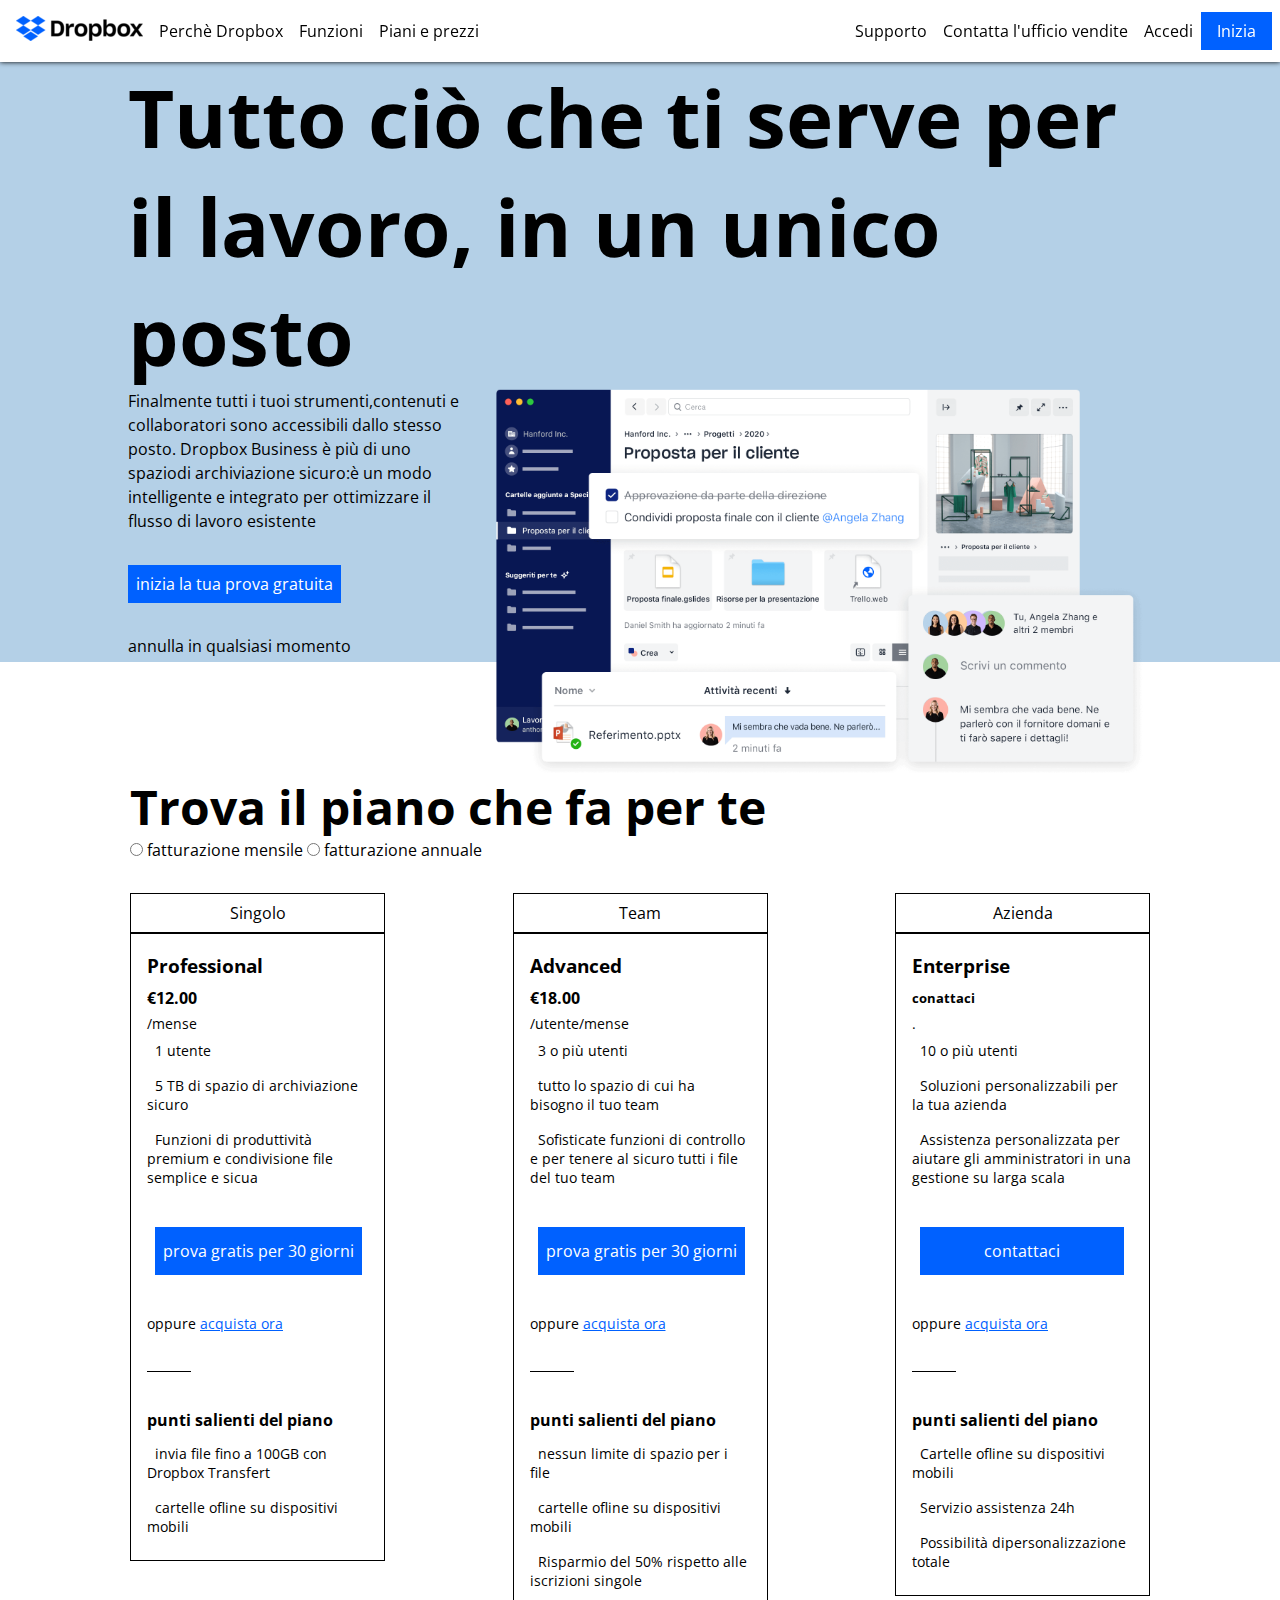
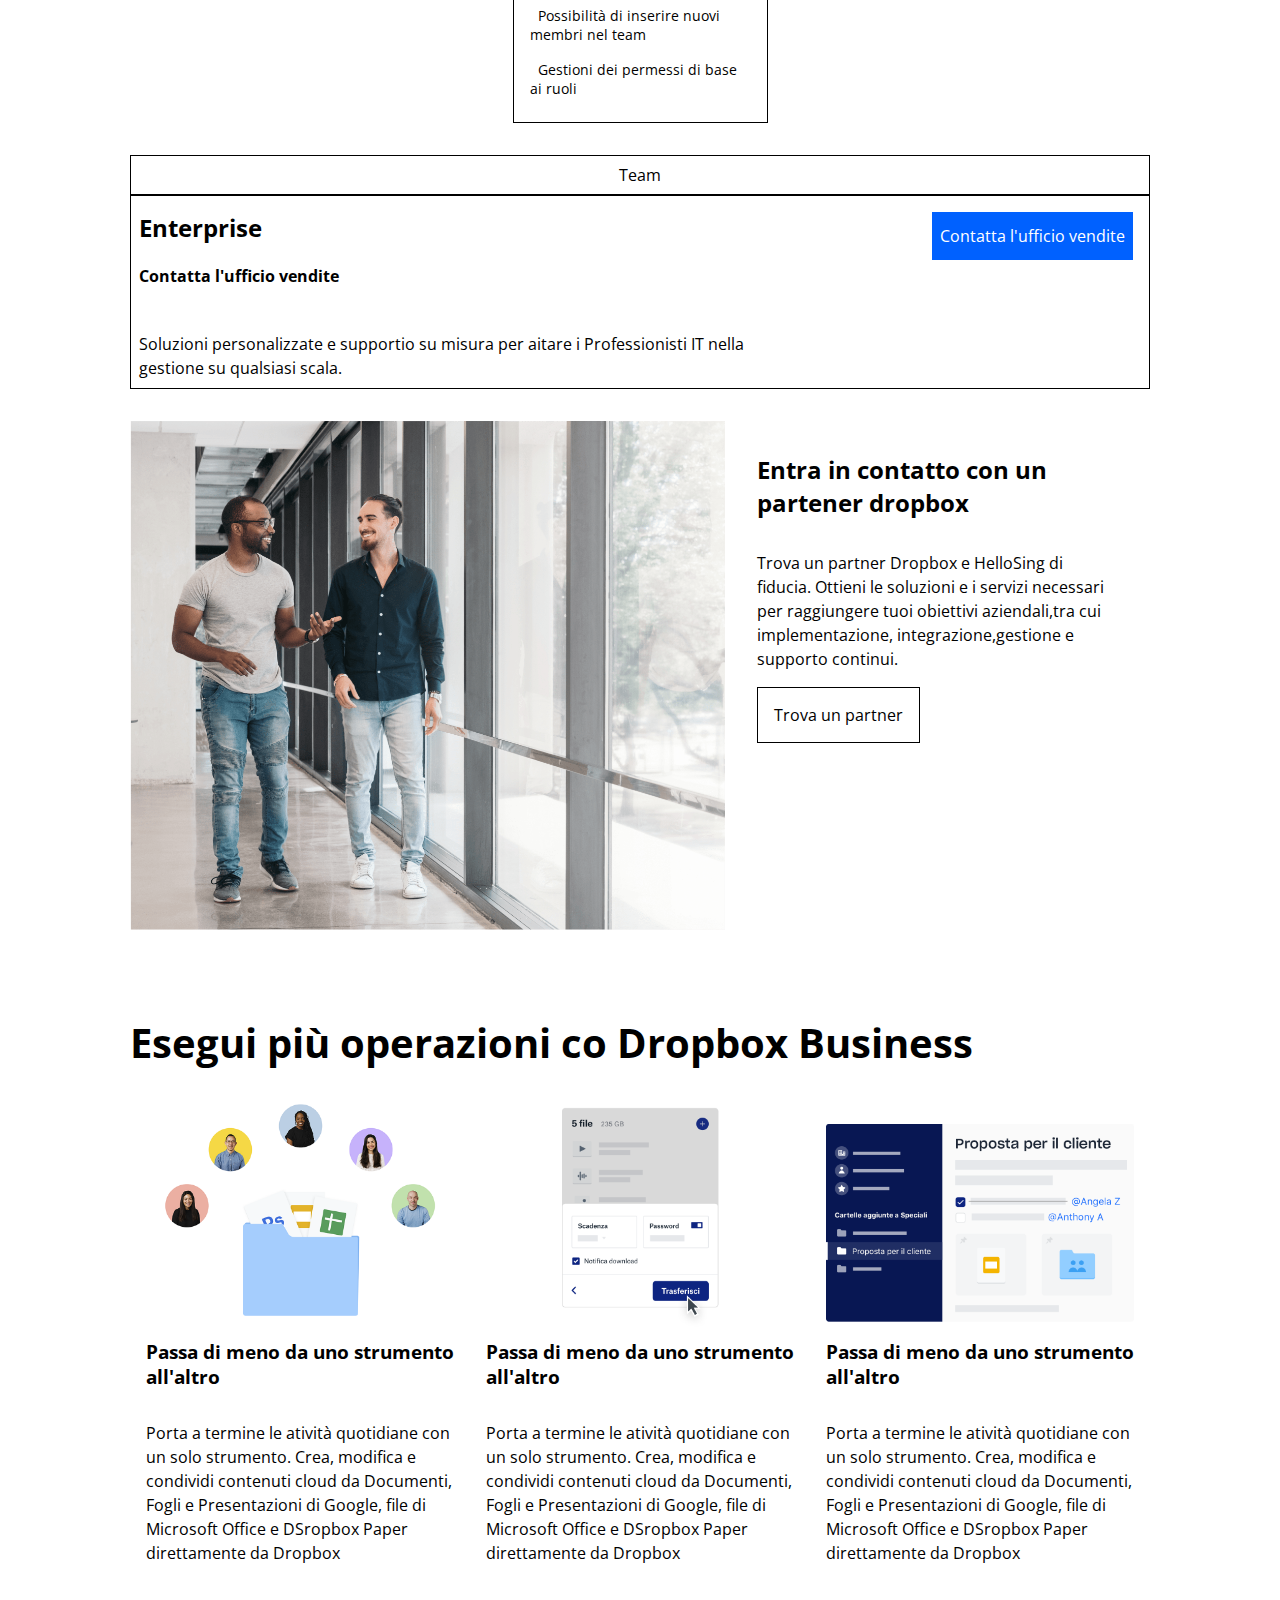
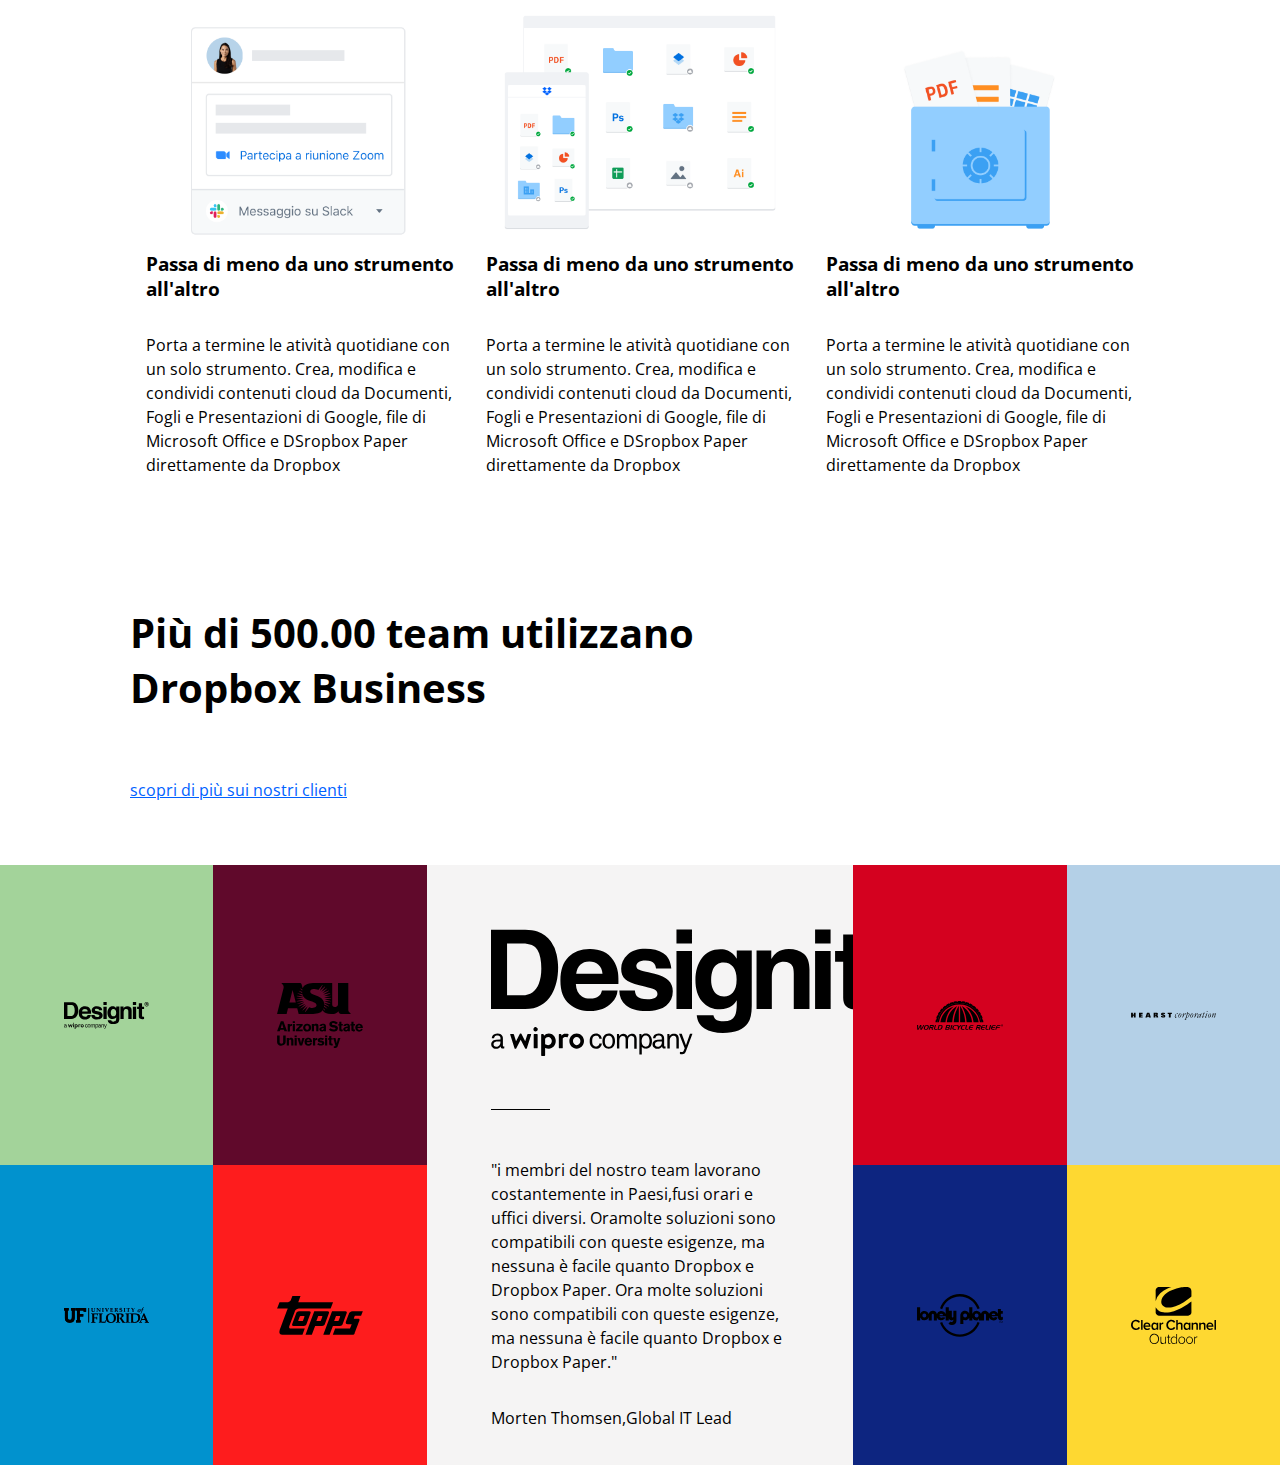
==== index.html @ 7ddd6237 "add business" ====
<!DOCTYPE html>
<html lang="en">
<head>
    <meta charset="UTF-8">
    <meta name="viewport" content="width=device-width, initial-scale=1.0">
    <title>HTMLCSS-DROPBOX</title>
    
    <!-- <link rel="stylesheet" href="./assets/style/debug.css"> -->
    <link rel="stylesheet" href="./assets/style/style.css">
    <!-- /style -->

    <link rel="stylesheet" href="https://cdnjs.cloudflare.com/ajax/libs/font-awesome/6.4.0/css/all.min.css" integrity="sha512-iecdLmaskl7CVkqkXNQ/ZH/XLlvWZOJyj7Yy7tcenmpD1ypASozpmT/E0iPtmFIB46ZmdtAc9eNBvH0H/ZpiBw==" crossorigin="anonymous" referrerpolicy="no-referrer" />
    <!-- /fontawesome -->
    
    <link rel="preconnect" href="https://fonts.googleapis.com">
    <link rel="preconnect" href="https://fonts.gstatic.com" crossorigin>
    <link href="https://fonts.googleapis.com/css2?family=Open+Sans:wght@300;400;500;700&display=swap" rel="stylesheet">
    <!-- /google fonts -->
</head>
<body class="debug">

    <header >
        <nav class="d-flex space_btw">
            <div class="left_menu d-flex align-items-center">
                <a href="#">
                    <img  src="./assets/img/logo-small.png" alt="">
                </a>
                <ul class="list-unstyled list-inline">

                    <li> 
                        <a href="#">Perchè Dropbox </a>
                    </li>

                    <li> 
                        <a href="#">Funzioni </a>
                    </li>

                    <li> 
                        <a href="#">Piani e prezzi </a>
                    </li>

                </ul>
            </div>
            <!-- /left_menu -->
            <div class="right_menu d-flex align-items-center">
                <ul class="list-unstyled list-inline">

                    <li> 
                        <a href="#">Supporto </a>
                    </li>
    
                    <li> 
                        <a href="#">Contatta l'ufficio vendite </a>
                    </li>
    
                    <li> 
                        <a href="#">Accedi </a>
                    </li>

                </ul>

                <div class="btn btn-primary">
                    <a href="#">Inizia </a>
                </div>
            </div> 
            <!-- right_menu -->
        </nav>
    </header>
    <!--/header  -->
    <main>
        <section id="top_main" class="d-flex">
            <div class="container_big">
                <h1 id="titolone">Tutto ciò che ti serve per il lavoro, in un unico posto </h1>
                <div class="row d-flex">
                    <div class="col-4 top_left">
                        <p>
                          Finalmente tutti i tuoi strumenti,contenuti e collaboratori sono accessibili dallo stesso posto. Dropbox Business è più di uno spaziodi archiviazione sicuro:è un modo intelligente e integrato per ottimizzare il flusso di lavoro esistente  
                        </p>
                        <div class="btn btn-primary py-4">
                            <a href="#">inizia la tua prova gratuita </a>
                        </div>

                        <a class="d-block" href="#">annulla in qualsiasi momento</a>
                        
                        <a href="#"><i class="fa-solid fa-arrow-down fa-2xl"></i></a>
                    </div>

                    <div class="col-8 top_right">
                        <img class="img-flow" src="./assets/img/jumbo.png" alt="">
                    </div>
                </div>
            </div>
        </section>
        <!-- /top main -->
        <section class="plan d-flex">   
            <div class="container_avg pt-5">
                <div class="plan_options py-4">
                    <h1 class="f-size-3">Trova il piano che fa per te</h1>
                    <input type="radio"> <span> fatturazione mensile</span>
                    <input type="radio"><span> fatturazione annuale</span>
                </div>
                <!-- /plan top -->   
                <div class="row d-flex space_btw">
                    <div class="col-3 plan_selection">

                        <div class="border-thin icon_plan">
                            <span><i class="fa-solid fa-user"></i> Singolo</span>
                        </div>

                        <div class="content_plan border-thin">
                            <h3>Professional</h3>
                            <h4>&euro;12.00</h4>
                            <span class="d-block">/mense</span>
                            <span  class="d-block py-1"><i class="fa-solid fa-user fa-xs"></i> 1 utente</span>
                            <span class="d-block py-1"><i class="fa-solid fa-folder fa-xs"></i> 5 TB di spazio di archiviazione sicuro </span>
                            <span class="d-block py-1"><i class="fa-solid fa-share-nodes fa-xs"></i>Funzioni di produttività premium e condivisione file semplice e sicua</span>
                            
                            <div class="btn btn-primary plan_btn py-4">
                                <a href="#">
                                    prova gratis per 30 giorni
                                </a>
                            </div>
                            
                            <span class="py-1">oppure <a class="text-decoration-on"href="#">acquista ora</a></span>

                            <div class="separatore py-4"></div>

                            <h4>punti salienti del piano</h4>

                            <span class="d-block py-1"><i class="fa-solid fa-check fa-xs"></i>invia file fino a 100GB con Dropbox Transfert </span>
                            <span class="d-block py-1"><i class="fa-solid fa-check fa-xs"></i>cartelle ofline su dispositivi mobili </span>

                        
                        </div>
                    </div>
                    <!-- /plan_card -->

                    <div class="col-3 plan_selection">
                        <div class="border-thin icon_plan">
                           <span><i class="fa-solid fa-users"></i> Team</span>
                        </div>
                        <div class="content_plan border-thin">
                            <h3>Advanced</h3>
                            <h4>&euro;18.00</h4>
                            <span class="d-block">/utente/mense</span>
                            <span  class="d-block py-1"><i class="fa-solid fa-users fa-xs"></i> 3 o più utenti</span>
                            <span class="d-block py-1"><i class="fa-solid fa-folder fa-xs"></i> tutto lo spazio di cui ha bisogno il tuo team </span>
                            <span class="d-block py-1"><i class="fa-solid fa-share-nodes fa-xs"></i>Sofisticate funzioni di controllo e per tenere al sicuro tutti i file del tuo team </span>
                            
                            <div class="btn btn-primary plan_btn py-4">
                                <a href="#">
                                    prova gratis per 30 giorni
                                </a>
                            </div>
                            
                            <span class="py-1">oppure <a class="text-decoration-on"href="#">acquista ora</a></span>

                            <div class="separatore py-4"></div>

                            <h4>punti salienti del piano</h4>

                            <span class="d-block py-1"><i class="fa-solid fa-check fa-xs"></i>nessun limite di spazio per i file  </span>
                            <span class="d-block py-1"><i class="fa-solid fa-check fa-xs"></i>cartelle ofline su dispositivi mobili </span>
                            <span class="d-block py-1"><i class="fa-solid fa-check fa-xs"></i>Risparmio del 50% rispetto alle iscrizioni singole </span>
                            <span class="d-block py-1"><i class="fa-solid fa-check fa-xs"></i>Possibilità di inserire nuovi membri nel team </span>
                            <span class="d-block py-1"><i class="fa-solid fa-check fa-xs"></i>Gestioni dei permessi di base ai ruoli </span>

                        
                        </div>
                    </div>
                    <!-- /plan_card -->

                    <div class="col-3 plan_selection">
                        <div class="border-thin icon_plan">
                            <span><i class="fa-solid fa-building"></i> Azienda</span>
                        </div>
                        <div class="content_plan border-thin">
                            <h3>Enterprise</h3>
                            <h5>conattaci</h5>
                            <span class="d-block">.</span>
                            <span  class="d-block py-1"><i class="fa-solid fa-user fa-xs"></i> 10 o più utenti</span>
                            <span class="d-block py-1"><i class="fa-solid fa-folder fa-xs"></i> Soluzioni personalizzabili per la tua azienda </span>
                            <span class="d-block py-1"><i class="fa-solid fa-share-nodes fa-xs"></i>Assistenza personalizzata per aiutare gli amministratori in una gestione su larga scala </span>
                            
                            <div class="btn btn-primary plan_btn btn-fix py-4">
                                <a href="#">
                                    contattaci 
                                </a>
                            </div>
                            
                            <span class="py-1">oppure <a class="text-decoration-on"href="#">acquista ora</a></span>

                            <div class="separatore py-4"></div>

                            <h4>punti salienti del piano</h4>

                            <span class="d-block py-1"><i class="fa-solid fa-check fa-xs"></i>Cartelle ofline su dispositivi mobili </span>
                            <span class="d-block py-1"><i class="fa-solid fa-check fa-xs"></i>Servizio assistenza 24h</span>
                            <span class="d-block py-1"><i class="fa-solid fa-check fa-xs"></i>Possibilità dipersonalizzazione totale </span>

                        
                        </div>
                        
                    </div>
                    <!-- /plan_card -->
                </div>
            </div>
        <!-- /plan middle -->
        </section>
        
        <section class="container_avg support py-4 d-flex">

            <div class="plan_support_top">
                <span><i class="fa-solid fa-building"></i> Team</span>
            </div>

            <div class="plan_support_content" >
                <div class="col-8">

                    <h2>Enterprise</h2>
                    <h4>Contatta l'ufficio vendite</h4>
                    <p class="pt-2">Soluzioni personalizzate e supportio su misura per aitare i Professionisti IT nella gestione su qualsiasi scala.</p>
                </div>

                <div class="col-4">
                    <div class="btn btn_support">
                        <a href="#">Contatta l'ufficio vendite</a>
                    </div>
                </div>

            </div>
            <!-- /plan bot -->
        </section>
        <!-- /section plan -->

        <section class="partenership d-flex ">
            <div class="container_avg">
                <div class="row d-flex">
                    <div class="col-7">
                        <img class="img-flow" src="./assets/img/partner.png" alt="">
                    </div>
                    <div class="col-5">
                        <div class="p-1">
                            <h2>Entra in contatto con un partener dropbox</h2>
                            <p>Trova un partner Dropbox e HelloSing di fiducia. Ottieni le soluzioni e i servizi necessari per raggiungere tuoi obiettivi aziendali,tra cui implementazione, integrazione,gestione e supporto continui.</p>
                            <div class="btn btn-secondary">
                                <a href="#">Trova un partner</a>
                            </div>
                        </div>
                    </div>
                </div>
            </div>

        </section>
        <!-- /partnership -->

        <section class="instructions d-flex">

            <div class="container_avg pt-5">
                <h1 class="f-size-2_5">Esegui più operazioni co Dropbox Business</h1>
                <div class="row-wrap d-flex">

                    <div class="col-4">
                        <div class="card">
                            <img class="img-flow" src="./assets/img/business-feature-switching-tools.png" alt="">
                            <h3>Passa di meno da uno strumento all'altro</h3>
                            <p  class="pt-2">
                               Porta a termine le atività quotidiane con un solo strumento. Crea, modifica e condividi contenuti cloud da Documenti, Fogli e Presentazioni di Google, file di Microsoft Office e DSropbox Paper direttamente da Dropbox
                            </p>
                        </div>
                    </div>
                    <!-- /card -->

                    <div class="col-4">
                        <div class="card">
                             <img class="img-flow" src="./assets/img/business-feature-send-files-it.png" alt="">
                             <h3>Passa di meno da uno strumento all'altro</h3>
                             <p class="pt-2">
                                Porta a termine le atività quotidiane con un solo strumento. Crea, modifica e condividi contenuti cloud da Documenti, Fogli e Presentazioni di Google, file di Microsoft Office e DSropbox Paper direttamente da Dropbox
                             </p>
                        </div>
                    </div>
                    <!-- /card -->

                    <div class="col-4">
                        <div class="card">
                             <img class="img-flow" src="./assets/img/business-feature-coordinate-it.png" alt="">
                             <h3>Passa di meno da uno strumento all'altro</h3>
                             <p class="pt-2">
                                Porta a termine le atività quotidiane con un solo strumento. Crea, modifica e condividi contenuti cloud da Documenti, Fogli e Presentazioni di Google, file di Microsoft Office e DSropbox Paper direttamente da Dropbox
                             </p> 
                             
                        </div>
                    </div>
                    <!-- /card -->


                    <div class="col-4">
                        <div class="card">
                            <img class="img-flow" src="./assets/img/business-feature-integrations-it.png" alt=""> 
                            <h3>Passa di meno da uno strumento all'altro</h3>
                             <p class="pt-2">
                                Porta a termine le atività quotidiane con un solo strumento. Crea, modifica e condividi contenuti cloud da Documenti, Fogli e Presentazioni di Google, file di Microsoft Office e DSropbox Paper direttamente da Dropbox
                             </p>
                            
                        </div>
                    </div>
                    <!-- /card -->


                    <div class="col-4">
                        <div class="card">
                             <img class="img-flow" src="./assets/img/business-feature-multi-device.png" alt="">
                             <h3>Passa di meno da uno strumento all'altro</h3>
                             <p class="pt-2">
                                Porta a termine le atività quotidiane con un solo strumento. Crea, modifica e condividi contenuti cloud da Documenti, Fogli e Presentazioni di Google, file di Microsoft Office e DSropbox Paper direttamente da Dropbox
                             </p>
                             
                        </div>
                    </div>
                    <!-- /card -->


                    <div class="col-4">
                        <div class="card">
                             <img class="img-flow" src="./assets/img/business-feature-security.png" alt="">
                             <h3>Passa di meno da uno strumento all'altro</h3>
                             <p class="pt-2">
                                Porta a termine le atività quotidiane con un solo strumento. Crea, modifica e condividi contenuti cloud da Documenti, Fogli e Presentazioni di Google, file di Microsoft Office e DSropbox Paper direttamente da Dropbox
                             </p>
                             
                        </div>
                    </div>
                    <!-- /card -->


                </div>
            </div>

        </section>
        <!--/section_instructions  -->
        
        <section>
            <div class="container_avg pt-5">
                <div class="team py-4">
                    <div class="col-7">
                        <h1 class="f-size-2_5">Più di 500.00 team utilizzano Dropbox Business</h1>
                        <div class="py-8">
                            <a class="text-decoration-on" href="#">scopri di più sui nostri clienti</a>
                        </div>
                    </div>
                </div>
            </div>
        </section>
        <!-- /team -->

        <section>
            <div class="container_business">
                <div class="row d-flex">
                    <div class="col-4"> 
                        <div class="company d-flex">
                            <div class="partner partner_desingt d-flex"><img class="img-flow" src="./assets/img/designit.svg" alt=""></div>
                            <div class="partner partner_arizona d-flex"><img class="img-flow" src="./assets/img/arizona_state_university.svg" alt=""></div>
                            <div class="partner partner_uni d-flex"><img class="img-flow" src="./assets/img/university_of_florida.svg" alt=""></div>
                            <div class="partner partner_topps d-flex"><img class="img-flow" src="./assets/img/topps.svg" alt=""></div>
                        </div>
                    </div>

                    <div class="col-4">
                        <div class="huge">
                            <img src="./assets/img/designit.svg" alt="">
                            <div class="separatore"></div>
                            <p>"i membri del nostro team lavorano costantemente in Paesi,fusi orari e uffici diversi. Oramolte soluzioni sono compatibili con queste esigenze, ma nessuna è facile quanto Dropbox e Dropbox Paper. Ora molte soluzioni sono compatibili con queste esigenze, ma nessuna è facile quanto Dropbox e Dropbox Paper."</p>

                            <p class="py-4">Morten Thomsen,Global IT Lead</p>
                        </div>
                    </div>

                    <div class="col-4">
                        <div class="company d-flex">
                            <div class="partner partner_world d-flex"><img class="img-flow" src="./assets/img/world_bicycle_relief.svg" alt=""></div>
                            <div class="partner partner_hearts d-flex"><img class="img-flow" src="./assets/img/hearst_corp.svg" alt=""></div>
                            <div class="partner partner_lonely d-flex"><img class="img-flow" src="./assets/img/lonely_planet.svg" alt=""></div>
                            <div class="partner partner_channel d-flex"><img class="img-flow" src="./assets/img/clear_channel.svg" alt=""></div>
                        </div>
                    </div>
                </div>
            </div>
        </section>

        <section>
            <div class="container_trial">
                <div class="box">

                </div>
            </div>
        </section>

    </main>

    <footer>

    </footer>

    
</body>
</html>
---- assets/style/debug.css ----
.debug header{
    background-color: aqua;
    height: 100px;
}
.debug nav{
    background-color: black;
    height: 100%;
    justify-content: space-between;
}

.debug nav div{
    background-color: bisque;
    height: 100%;
    width: 200px;
}
.debug main{
    background-color: rebeccapurple;

}   

.debug #top_main{
    background-color: red;
    height: 500px;
    width: 1170px;
    margin: 0 auto;

}

.debug .top_left{
    width: 40%;
    background-color: antiquewhite;
    border: 4px solid black;

}

.debug .top_right{
    width: 60%;
    background-color: antiquewhite;
    border: 4px solid black;
}

.debug .plan{
    background-color: blue;
    height: 700px;
    margin: 0 auto;
    width: 1170px;
    justify-content: space-between;
}

.debug .plan .plan_selection{
    width: calc(100%/12*3);
    background-color: black;
    border: 3px solid white;
    margin: 2rem;

}
.support{
    height: 350px;
    width: 100%;
    margin: 0 auto;
    width: 1170px;
    background-color: aqua;
    flex-direction: column;
}
.debug  .support .plan_support{
    width: 100%;
    height: 300px;
    background-color: black;
    border: 3px solid white;
   
}

.debug .partenership{
    background-color: red;
    margin: 0 auto;
    width: 1170px;
    height: 300px;
    justify-content: center;
}
.debug .partenership>div{
    height: 100%;
    background-color: aliceblue;
    width: 500px;
    border: 2px solid black;
}


.debug .container{
    max-width: 1170px;
    width: 80%;
    min-height: 400px;
    margin: 0 auto;
    display: flex;
    background-color: aqua;
   
}
.debug .row{
    flex-wrap: wrap;
    justify-content: center;
    width: 100%;
}
.debug .col-3>.card{
    margin: 0.5rem 0.25rem;
}
.debug .col-3{
    width: calc(100%/12*3);
    margin: 1rem;
    flex-wrap: wrap;
}

.debug .col-3>.card{
    background-color: azure;
    height: 300px;
    width: 300px;
    border: 2px solid black;

}

.debug .container_team{
    max-width: 1170px;
    width: 80%;
    min-height: 400px;
    margin: 0 auto;

}
.debug .container_team>.team{
    background-color: black;
    height: 400px;
    border: 5px solid white;

}

.debug .container_business{
    background-color: aqua;
    max-width: 1170px;
    width: 80%;
    min-height: 400px;
    margin: 0 auto;

}

.debug .col-4{
    width: calc(100%/12*4);
   
}

.debug .company, .huge{
    background-color: black;
    height: 400px;
    flex-wrap:wrap ;
    width: 100%;
    border: 3px solid white;
}
.debug .company>.partner{
    background-color: aqua;
    width: 50%;
    height: 50%;
    border: 1px solid;
}
---- assets/style/style.css ----
/* #region common */

*{
    margin: 0;
    padding: 0;
    box-sizing: border-box;
}

:root {
    --drbx-black: #000000;
    --drbx-white: #FFFFFF;
    --drbx-bg-and-square6: #b4d0e7;
    --drbx-accent: #0061ff;
    --drbx-square1: #A3D39A;
    --drbx-square2-aternativeFont: #60092B;
    --drbx-square3: #0192CE;
    --drbx-square4: #FE1C1D;
    --drbx-big-square: #F5F4F4;
    --drbx-square5: #D4011F;
    --drbx-square7: #0D2580;
    --drbx-square8: #FED831;
}

body{
    font-family: 'Open Sans', sans-serif;
}
nav{   
    align-items: center;
}

nav a{
    padding: 0.5rem;
    color: var(--drbx-black);
}

a{
    text-decoration: none;
    color: var(--drbx-black);
}
header{
    box-shadow: 0 0 5px black;
    position: sticky;
    z-index: 99990;
    background-color: var(--drbx-white);
    top: 0;
    left: 0;
    padding: 0.5rem;
}
p{
    line-height: 1.5rem;
}
/* #endregion common */

/* #region header */
.btn-primary{
    background-color: var(--drbx-accent);
    padding: 0.5rem;
} 

.btn-primary>a{
    color: var(--drbx-white);
}
  
/*  #endregion header  */


/* #region main */

#top_main{
    background-color: var(--drbx-bg-and-square6);
    height: 600px;
}

#titolone{
    font-size: 5rem;
}
.fa-arrow-down{
    color: var(--drbx-black);
    margin-top:5rem;
}

.icon_plan{
    text-align: center;
    padding: 0.5rem;
}

/* /top main */

.content_plan{
    text-align: left;
    line-height: 2rem;
    padding: 1rem;
}

.content_plan>span>i{
margin-right: 0.5rem;
}
.content_plan>span{
    line-height: normal;
    font-size: 0.9rem;
}
.text-decoration-on{
    text-decoration: underline;
    color: var(--drbx-accent);

}
.separatore{
    height: 1px;
    width: 20%;
    background-color: var(--drbx-black);
}
.fa-check{
    color: var(--drbx-accent);
}
/* /plan */
.support{
    flex-direction: column;
}
.btn_support>a{
    background-color: var(--drbx-accent);
    color: var(--drbx-white);
    padding: 0 0.5rem;
    position: absolute;
    top: 1rem;
    right: 1rem;
}
.plan_support_top{
    width: 100%;
    padding: 0.5rem;
    border: 1px solid black;
    text-align: center;
}
.plan_support_content{
    width: 100%;
    padding: 0.5rem;
    border: 1px solid black;
    line-height: 3rem;
    position: relative;
}
/*  /support  */

.btn-secondary{
    border: 1px solid;
    padding: 0.5rem;
    margin-left: 1rem ;
}

.p-1>*{
    padding: 1rem;
}
/* /partnership */
.row-wrap{
    flex-wrap: wrap;
    justify-content: center;
    min-width: 800px;
    
}

.card{
    margin: 1rem;
    
}
/* /instructions */

.company, .huge{
    height: 600px;
    flex-wrap:wrap ;
    width: 100%;

}
.huge{
    padding: 4rem;
    background-color: var(--drbx-big-square);
}
.huge>.separatore{
    margin: 3rem 0rem;
}
.partner{
    width: 50%;
    height: 50%;
    padding: 4rem;
    justify-content: center;
    align-items: center;
}

/* #region partners */
.partner_desingt{
    background-color: var(--drbx-square1);

}
.partner_arizona{
    background-color: var(--drbx-square2-aternativeFont);

}
.partner_uni{
    background-color: var(--drbx-square3);

}
.partner_topps{
    background-color: var(--drbx-square4);
    
}
.partner_world{
    background-color: var(--drbx-square5);

}
.partner_hearts{
    background-color: var(--drbx-bg-and-square6);
    
}
.partner_lonely{
    background-color: var(--drbx-square7);

}
.partner_channel{
    background-color: var(--drbx-square8);
    
}

/* #endregion partners */


/* /Business */

/* #endregion main */

/* #region utilities */

.container_big{
    max-width: 1170px;
    width: 80%;
    margin: 0 auto;
}

.container_avg{
    max-width: 1020px;
    width: 80%;
    margin: 0 auto;
}

/* /container */

.d-block{
display: block;
}

.d-flex{
    display: flex;
}

/* /display */

.list-unstyled {
	list-style: none;
}

.list-inline {
    display: flex;
}

/* /list  */

.space_btw{
    justify-content: space-between;
}

.justify-content-end {
    justify-content: end;
}

.align-items-center {
    align-items: center;
}

/* /flex utilities*/
.col-3{
    width: calc(100%/12*3);
}

.col-4{
    width: calc(100%/12*4);
    
}

.col-5{
    width: calc(100%/12*5);
}

.col-7{
    width: calc(100%/12*7);
}

.col-8{
    width: calc(100%/12*8);
}



/* /col- */

.btn{
    width: fit-content;
}
.plan_btn{
    margin-left: 0.5rem;
}

.btn-fix{
    padding: 0.5rem 4rem;
}
/* btn */
.p-1{
    padding: 1rem;
    
}

.py-4{
    margin-top: 2rem;
    margin-bottom: 2rem;
}
.py-8{
    margin-top: 4rem;
    margin-bottom: 4rem;
}

.py-1{
    padding-top: 0.5rem;
    padding-bottom: 0.5rem;
}
.pt-2{
    padding-top: 2rem;
}
.pt-5{
    padding-top: 5rem;
}
/* padding */
.f-size-3{
    font-size: 3rem;
}
.f-size-2_5{
    font-size: 2.5rem;
}
/*  /font */
.img-flow{
    width: 100%;
}
/*  /img */


.border-thin{
    border: 1px solid ;
   
}
/* /border */
/* #endregion utilities */
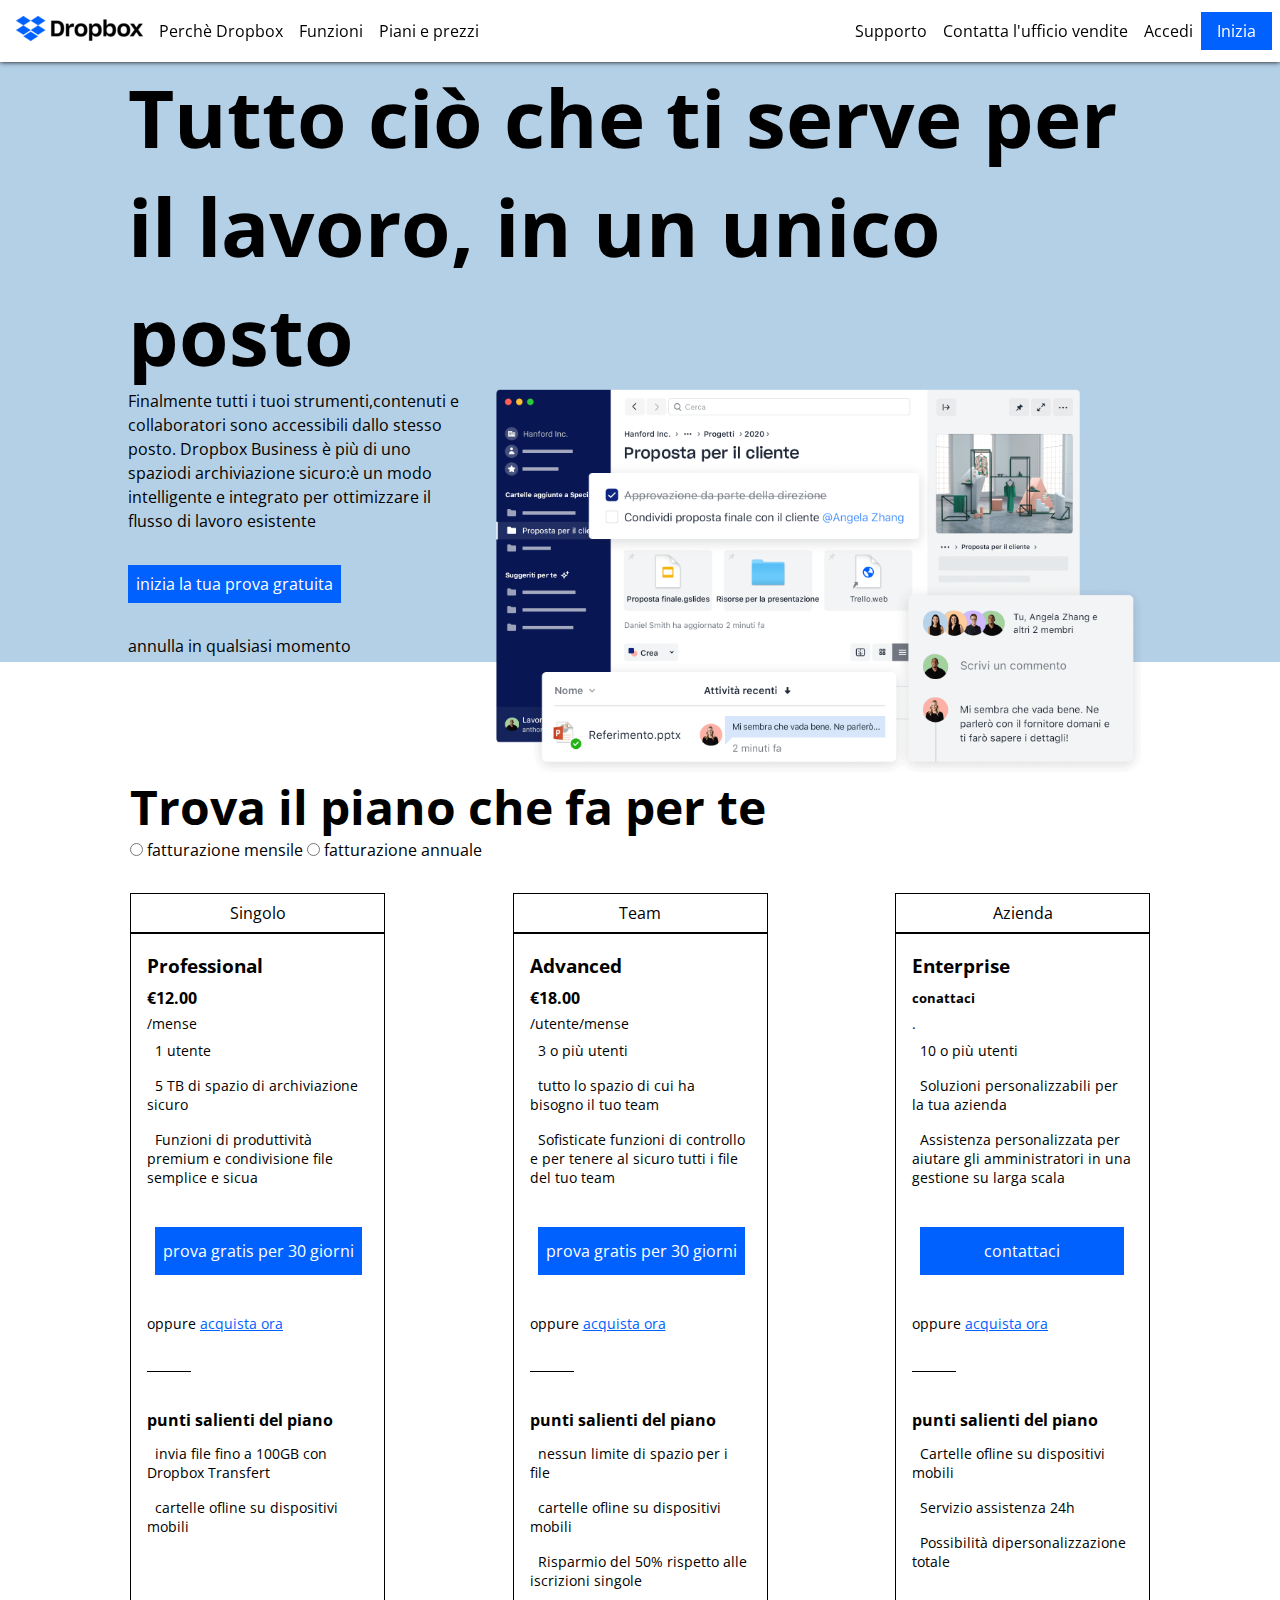
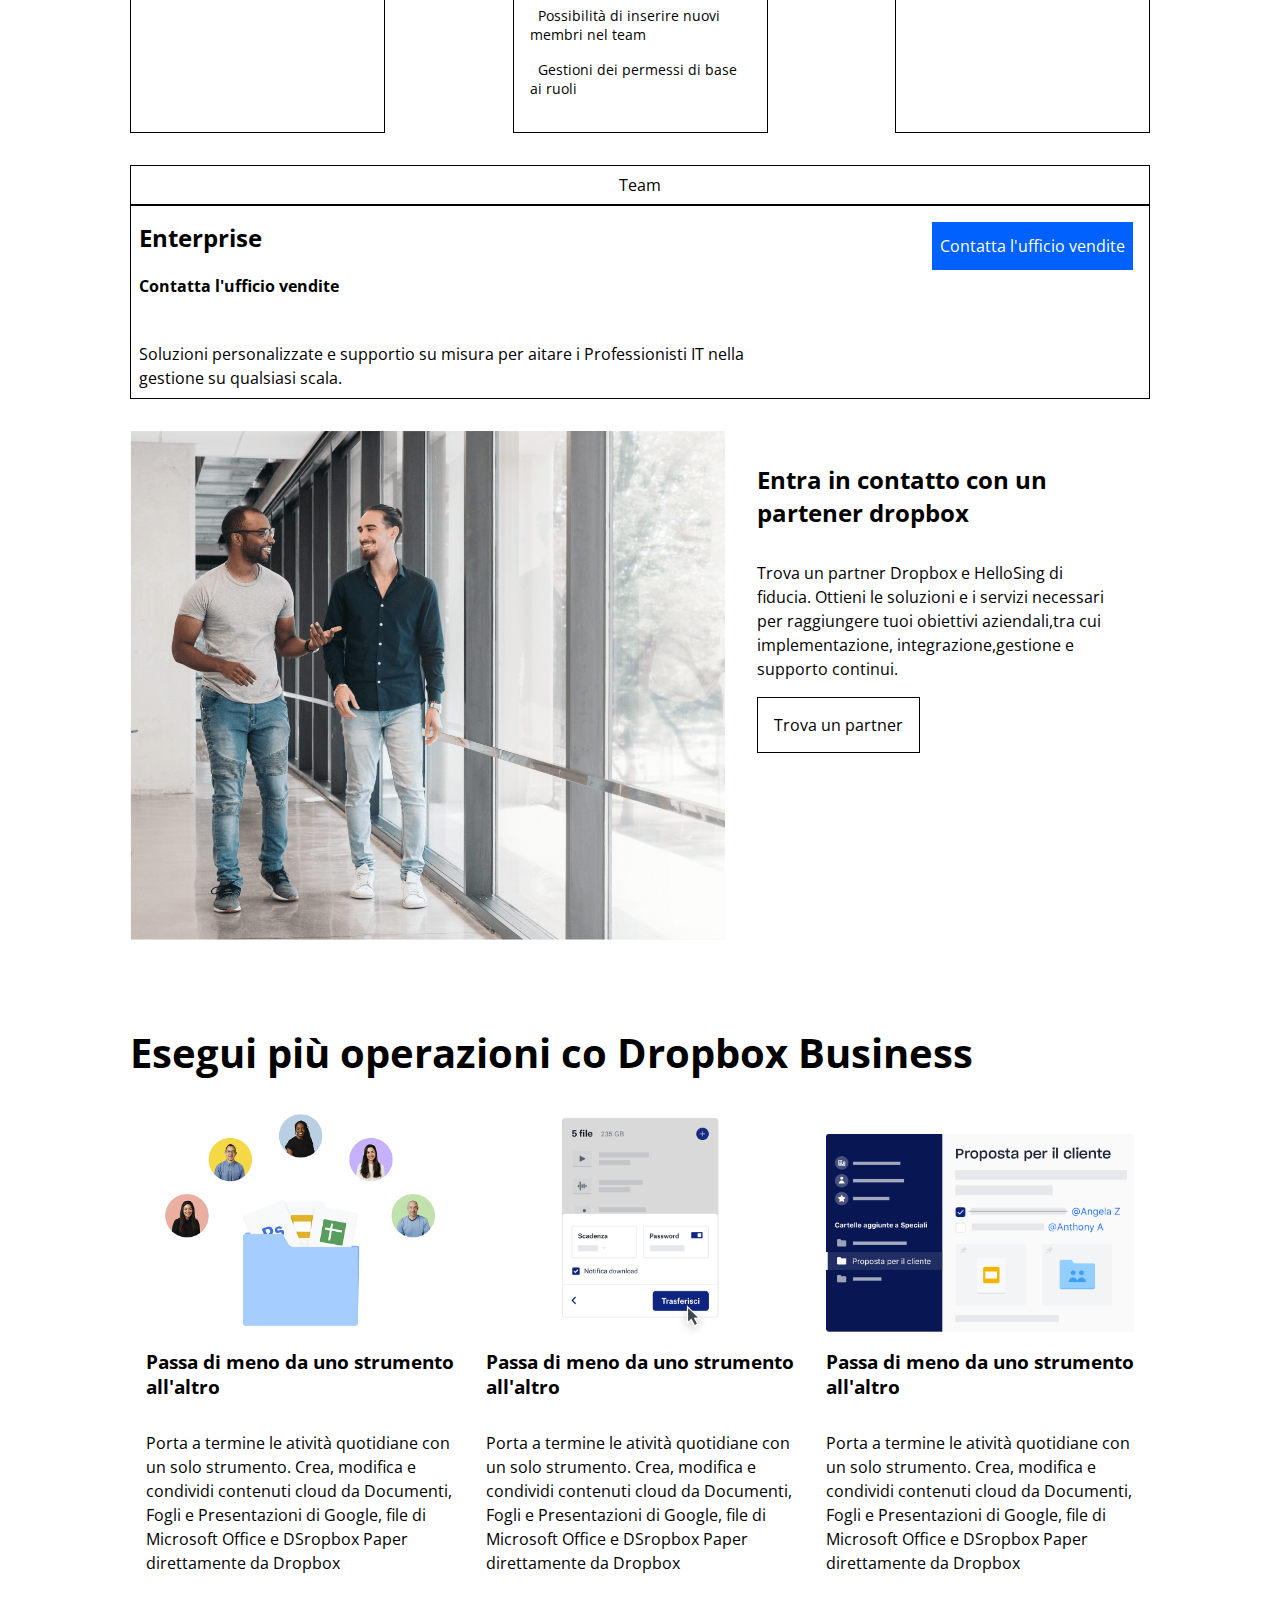
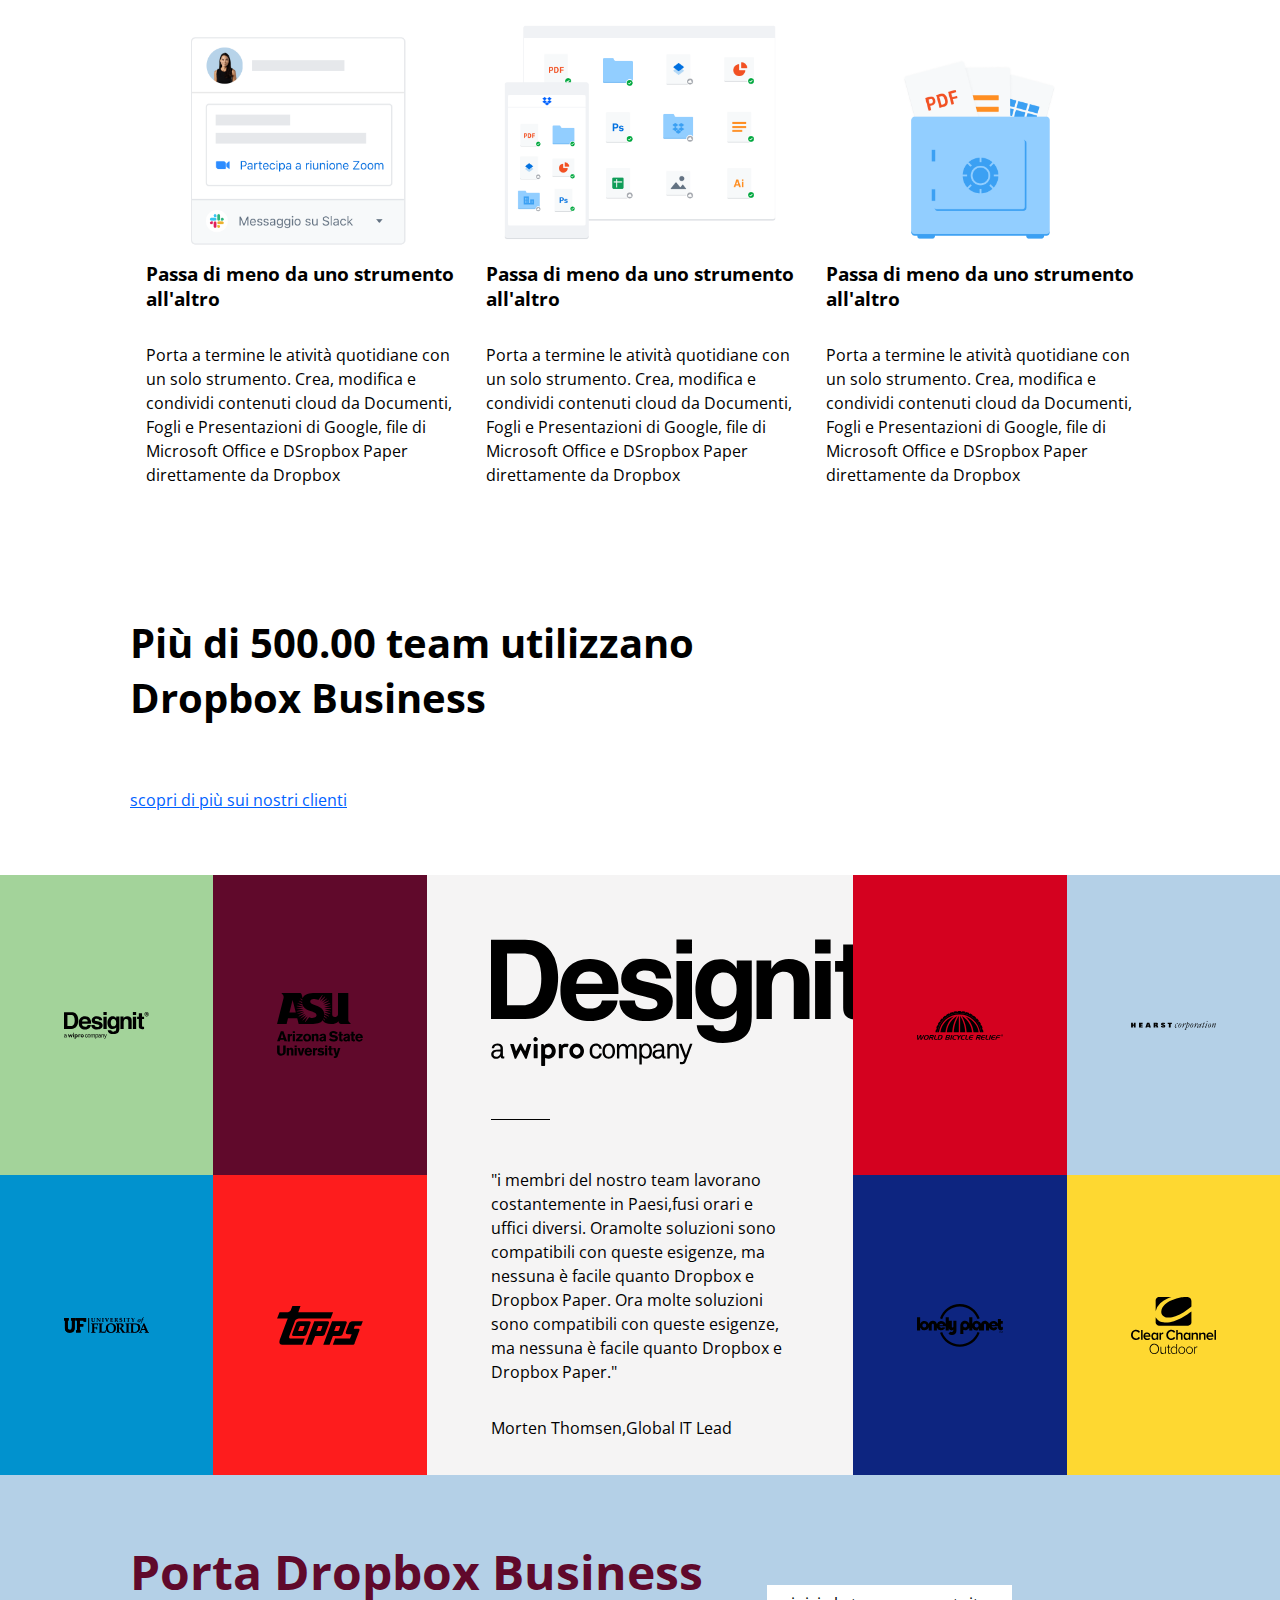
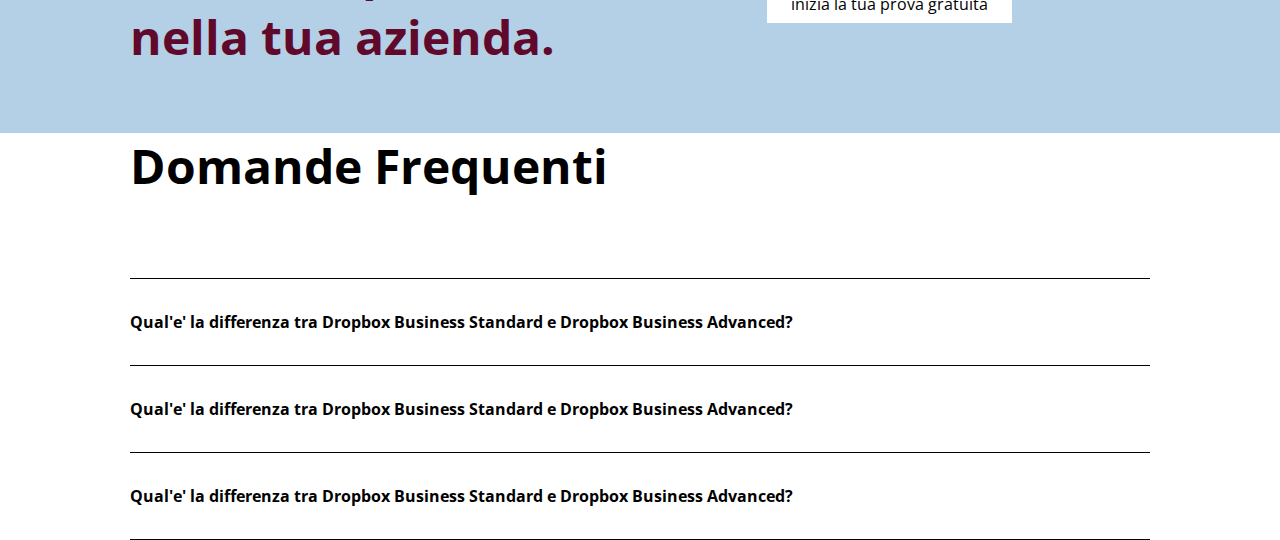
==== commit 87d28865: "add ask and trial section" ====
--- a/index.html
+++ b/index.html
@@ -82,7 +82,7 @@
 
                         <a class="d-block" href="#">annulla in qualsiasi momento</a>
                         
-                        <a href="#"><i class="fa-solid fa-arrow-down fa-2xl"></i></a>
+                        <a href="#redirect"><i class="fa-solid fa-arrow-down fa-2xl"></i></a>
                     </div>
 
                     <div class="col-8 top_right">
@@ -92,7 +92,7 @@
             </div>
         </section>
         <!-- /top main -->
-        <section class="plan d-flex">   
+        <section id="redirect" class="plan d-flex">   
             <div class="container_avg pt-5">
                 <div class="plan_options py-4">
                     <h1 class="f-size-3">Trova il piano che fa per te</h1>
@@ -365,6 +365,7 @@
                             <div class="partner partner_topps d-flex"><img class="img-flow" src="./assets/img/topps.svg" alt=""></div>
                         </div>
                     </div>
+                    <!-- /partners -->
 
                     <div class="col-4">
                         <div class="huge">
@@ -375,6 +376,7 @@
                             <p class="py-4">Morten Thomsen,Global IT Lead</p>
                         </div>
                     </div>
+                    <!-- /partner -->
 
                     <div class="col-4">
                         <div class="company d-flex">
@@ -384,17 +386,46 @@
                             <div class="partner partner_channel d-flex"><img class="img-flow" src="./assets/img/clear_channel.svg" alt=""></div>
                         </div>
                     </div>
-                </div>
-            </div>
-        </section>
-
+                    <!-- /partners -->
+                </div>
+            </div>
+        </section>
+        <!-- /business -->
         <section>
             <div class="container_trial">
-                <div class="box">
-
-                </div>
-            </div>
-        </section>
+                <div class="container_avg d-flex align-items-center box">
+                    <div class="col-8 ">
+                        <h1 class="f-size-3">Porta Dropbox Business nella tua azienda.</h1>
+                    </div>
+
+                    <div class="col-4">
+                        <div class="btn btn-trial">
+                            <a href="#">inizia la tua prova gratuita</a>
+                        </div>
+                    </div>
+                </div>
+            </div>
+        </section>
+        <!-- /trial section -->
+        <section class="ask">
+            <div class="container_avg">
+                <h1 class="pb-5 b-bot f-size-3">Domande Frequenti</h1>
+                <div class="d-flex align-items-center space_btw d-wrap b-bot">
+                    <span class="py-4"><strong>Qual'e' la differenza tra Dropbox Business Standard e Dropbox Business Advanced?</strong></span>
+                    <span><i class="fa-solid fa-angle-down"></i></span>
+                </div>
+                <div class="d-flex align-items-center space_btw d-wrap b-bot">
+                    <span class="py-4"><strong>Qual'e' la differenza tra Dropbox Business Standard e Dropbox Business Advanced?</strong></span>
+                    <span><i class="fa-solid fa-angle-down"></i></span>
+                </div>
+                <div class="d-flex align-items-center space_btw d-wrap b-bot">
+                    <span class="py-4"><strong>Qual'e' la differenza tra Dropbox Business Standard e Dropbox Business Advanced?</strong></span>
+                    <span><i class="fa-solid fa-angle-down"></i></span>
+                </div>
+            </div>
+        </section>
+        <!-- /ask section -->
+
 
     </main>
 
--- a/assets/style/style.css
+++ b/assets/style/style.css
@@ -89,6 +89,7 @@
 .content_plan{
     text-align: left;
     line-height: 2rem;
+    height: 800px;
     padding: 1rem;
 }
 
@@ -221,7 +222,20 @@
 
 
 /* /Business */
-
+.container_trial{
+    background-color:var(--drbx-bg-and-square6) ;    
+}
+.box{
+    padding: 4rem 4rem 4rem 0;
+}
+.box>.col-8>h1{
+    color: var(--drbx-square2-aternativeFont);
+}
+.btn-trial{
+    background-color: var(--drbx-white);
+    padding: 0.5rem 1.5rem;
+}
+/* / trial*/
 /* #endregion main */
 
 /* #region utilities */
@@ -238,6 +252,7 @@
     margin: 0 auto;
 }
 
+
 /* /container */
 
 .d-block{
@@ -268,9 +283,17 @@
     justify-content: end;
 }
 
+.justify-content-center{
+    justify-content: center;
+} 
 .align-items-center {
     align-items: center;
 }
+
+.d-wrap{
+    flex-wrap: wrap;
+}
+
 
 /* /flex utilities*/
 .col-3{
@@ -333,6 +356,13 @@
 .pt-5{
     padding-top: 5rem;
 }
+
+.pb-3{
+    padding-bottom: 3rem;
+}
+.pb-5{
+    padding-bottom: 5rem;
+}
 /* padding */
 .f-size-3{
     font-size: 3rem;
@@ -347,6 +377,11 @@
 /*  /img */
 
 
+.b-bot{
+    border-bottom: 1px solid black;
+}
+/* /border */
+
 .border-thin{
     border: 1px solid ;
    
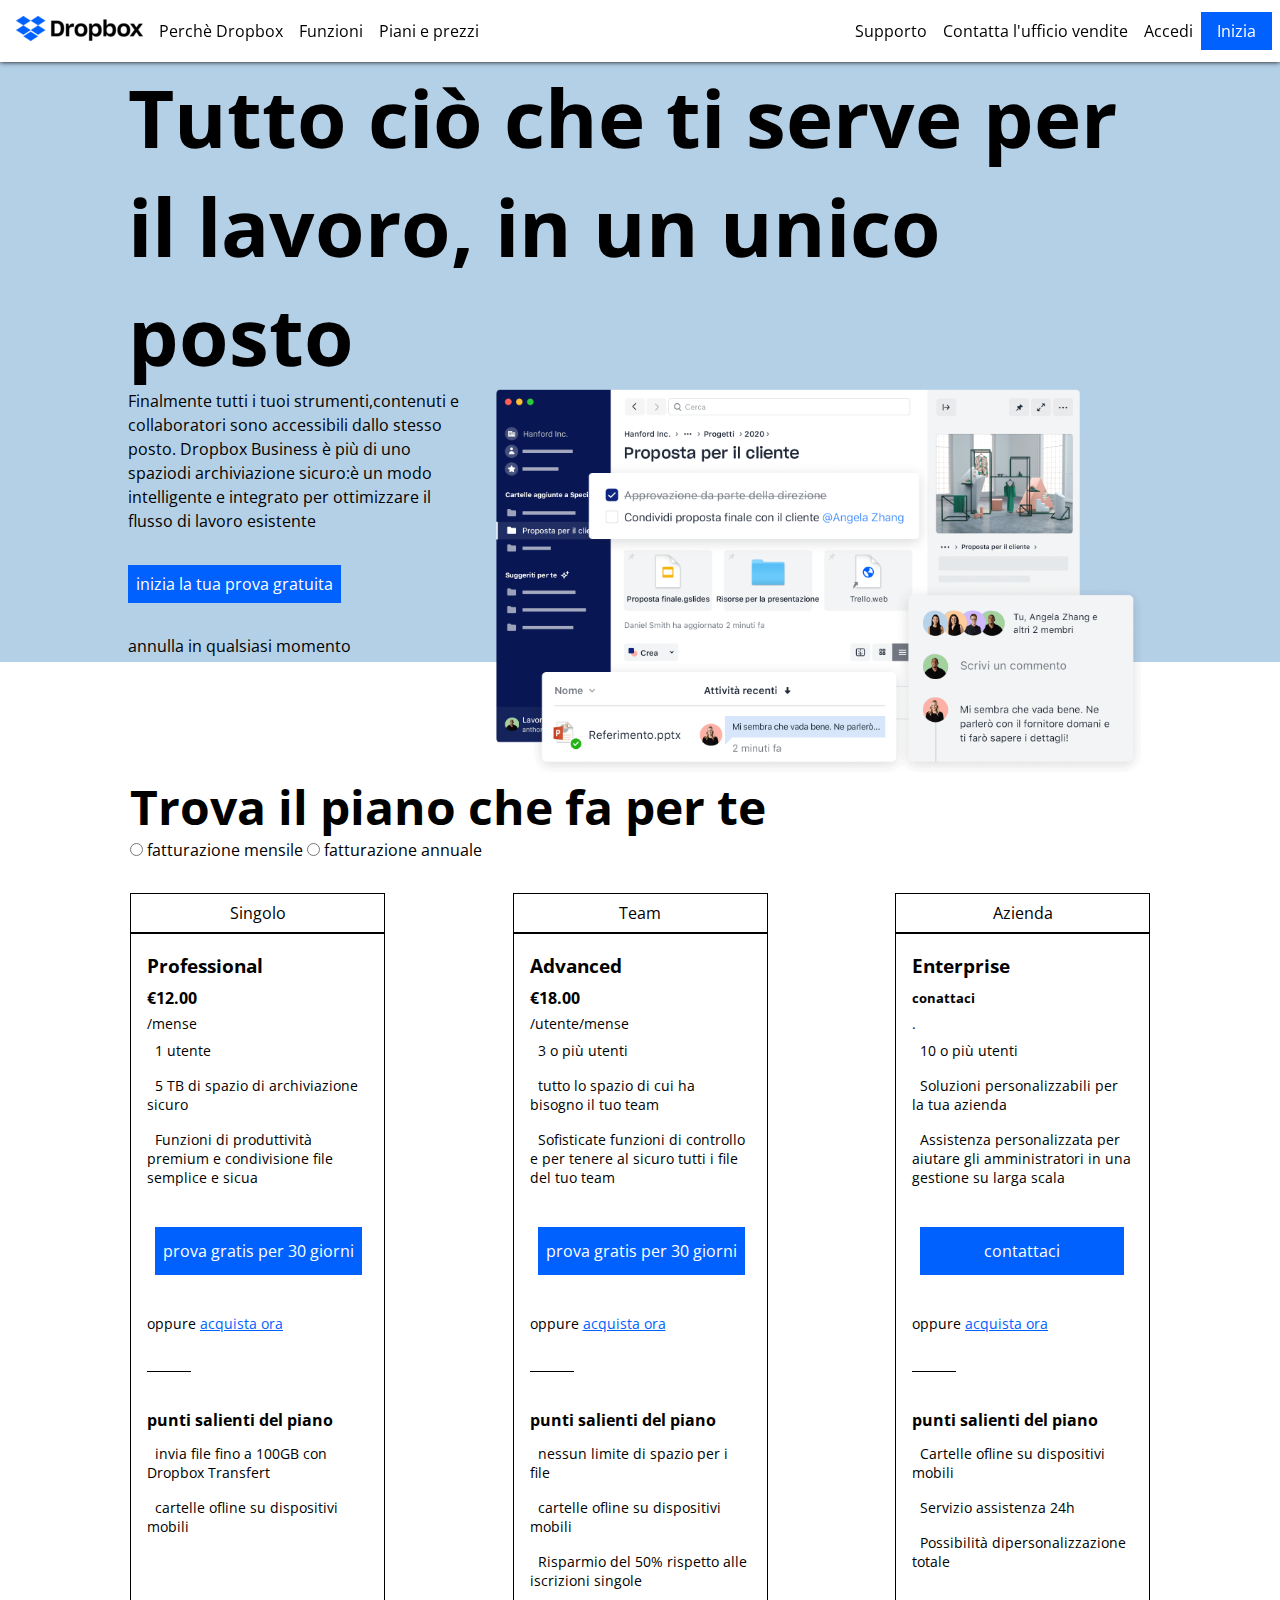
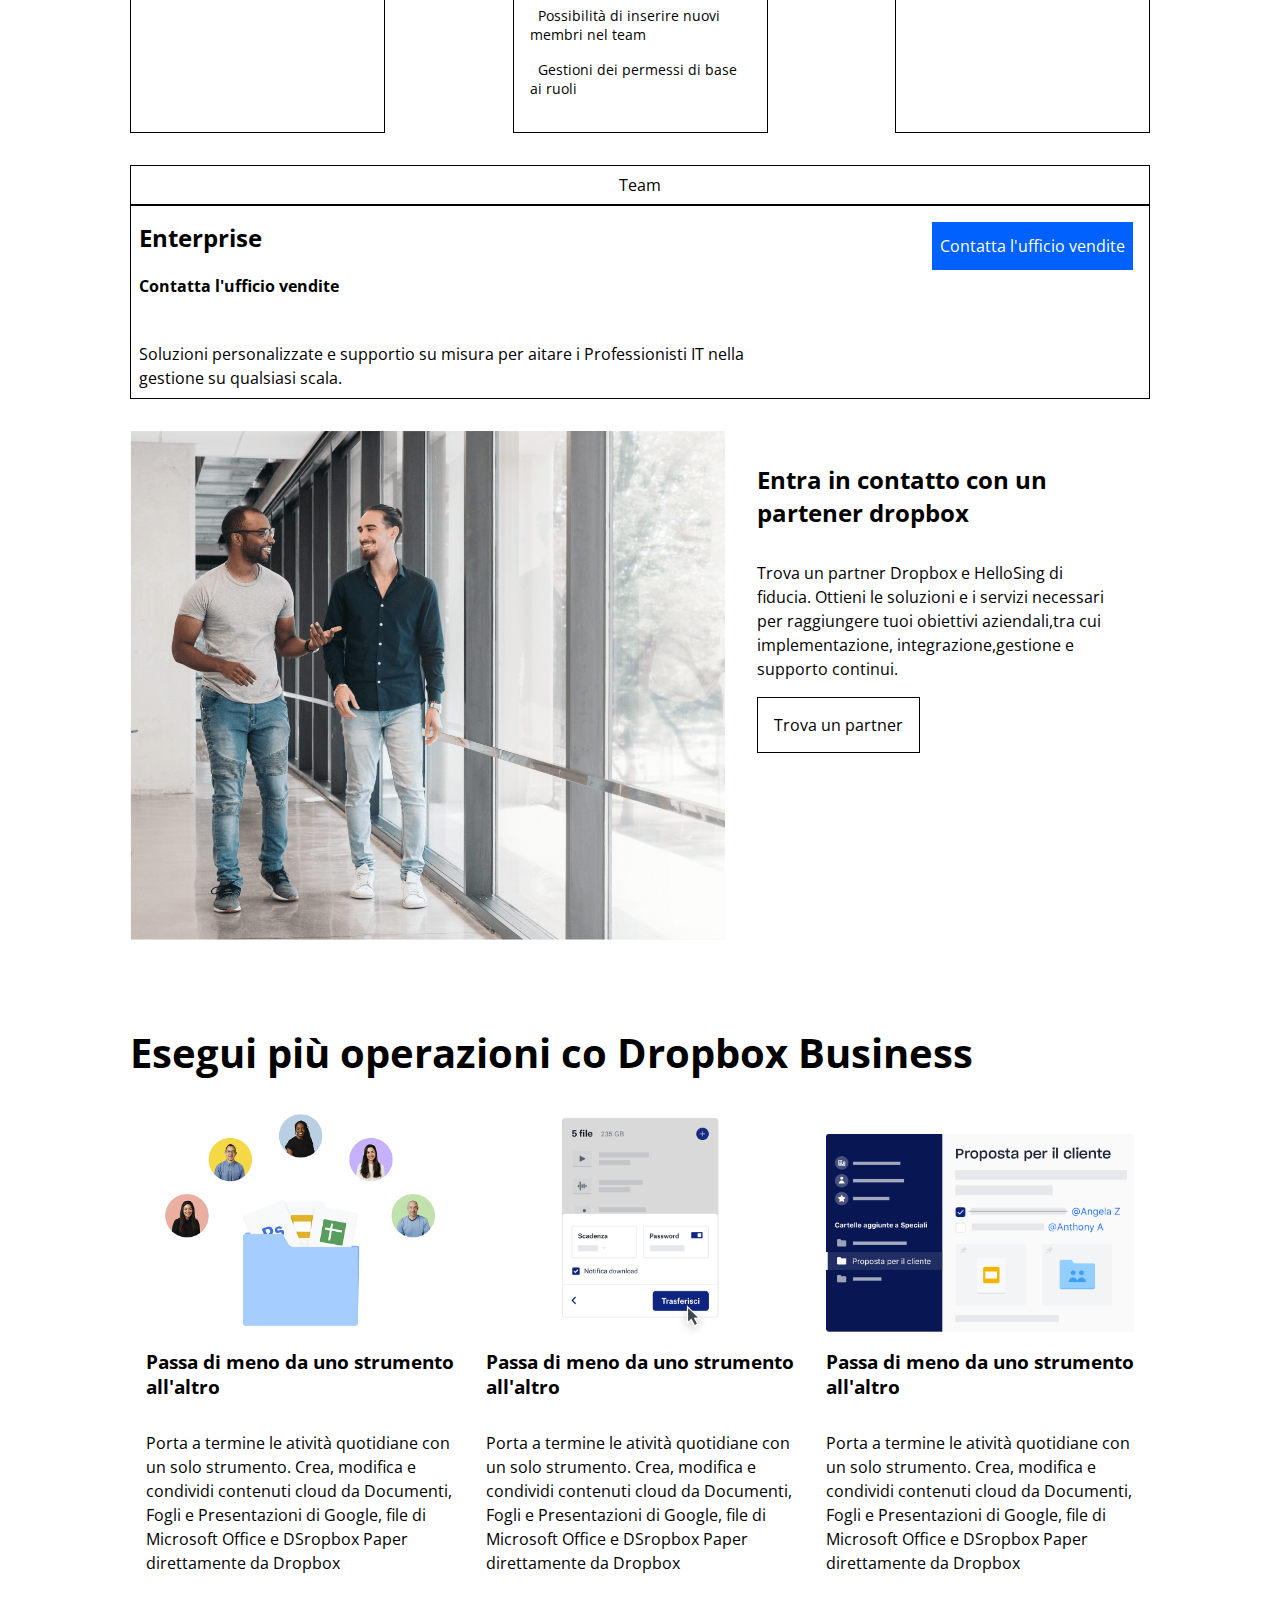
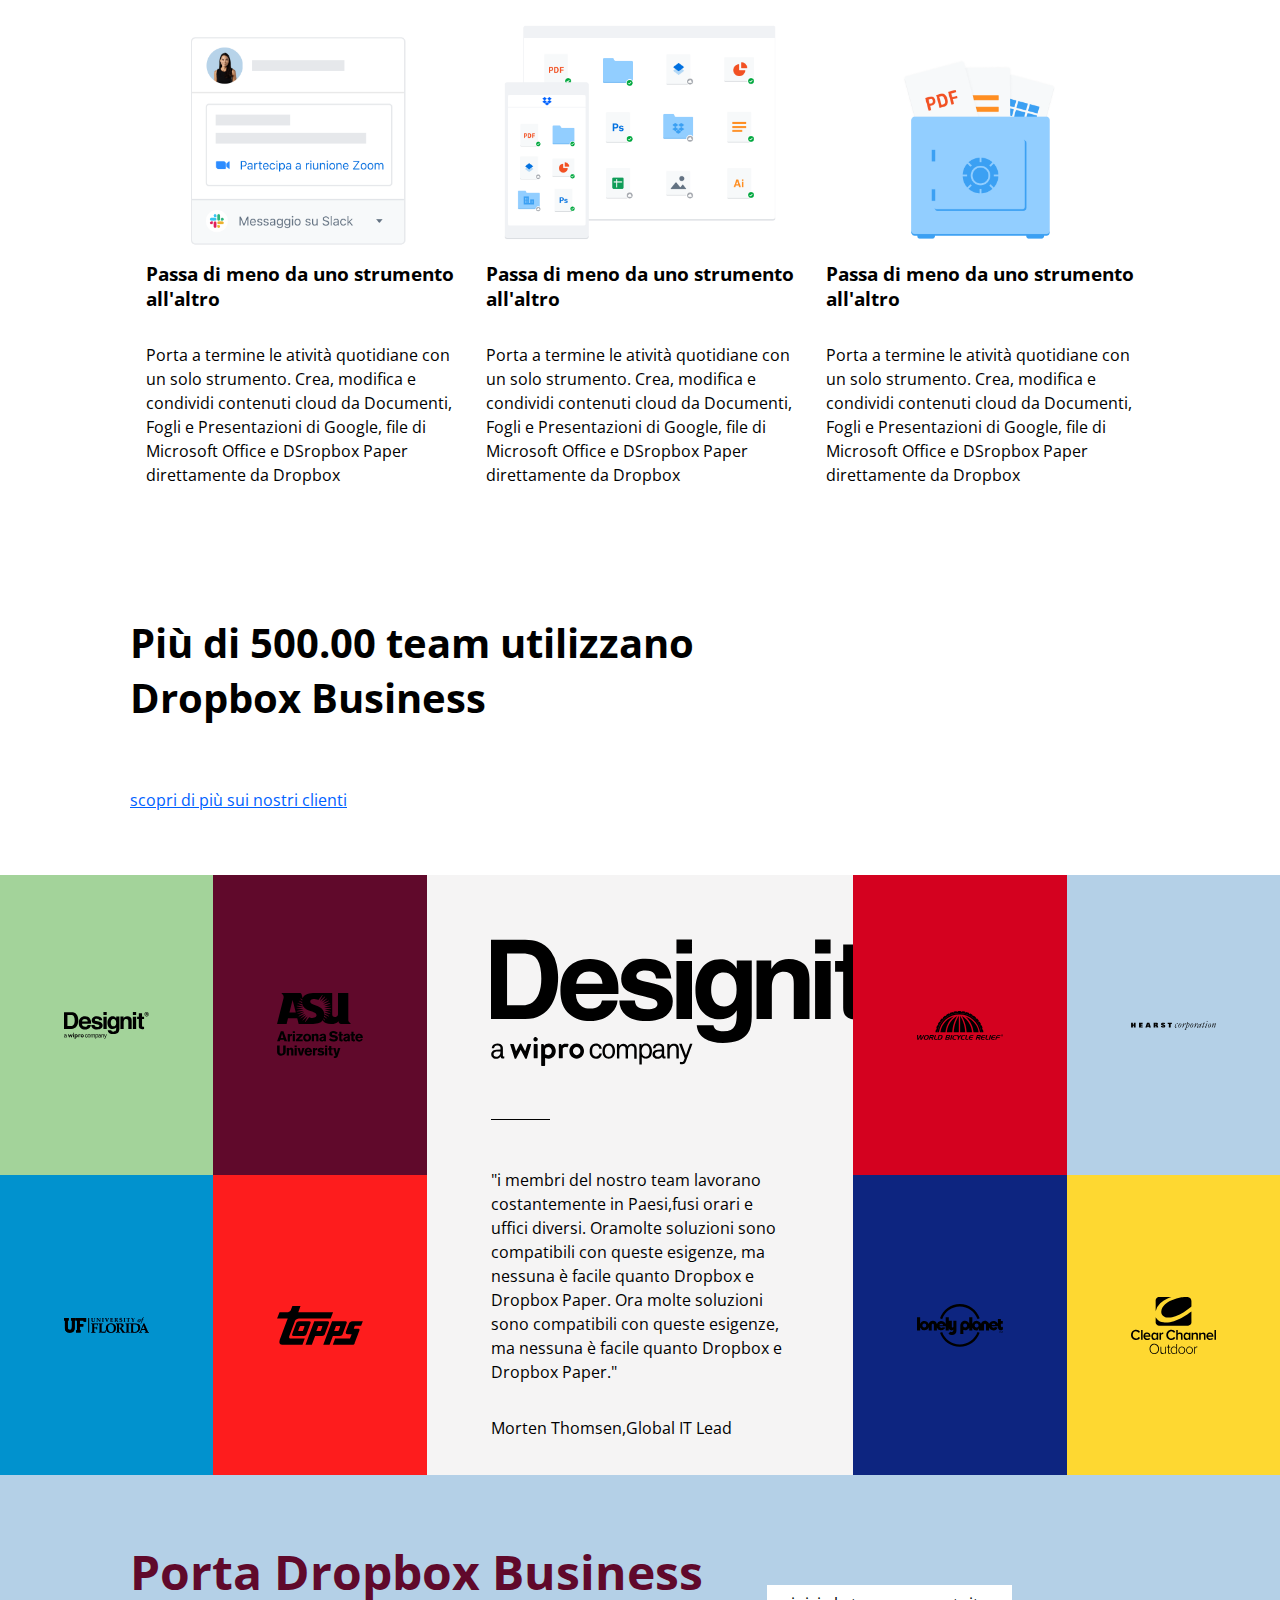
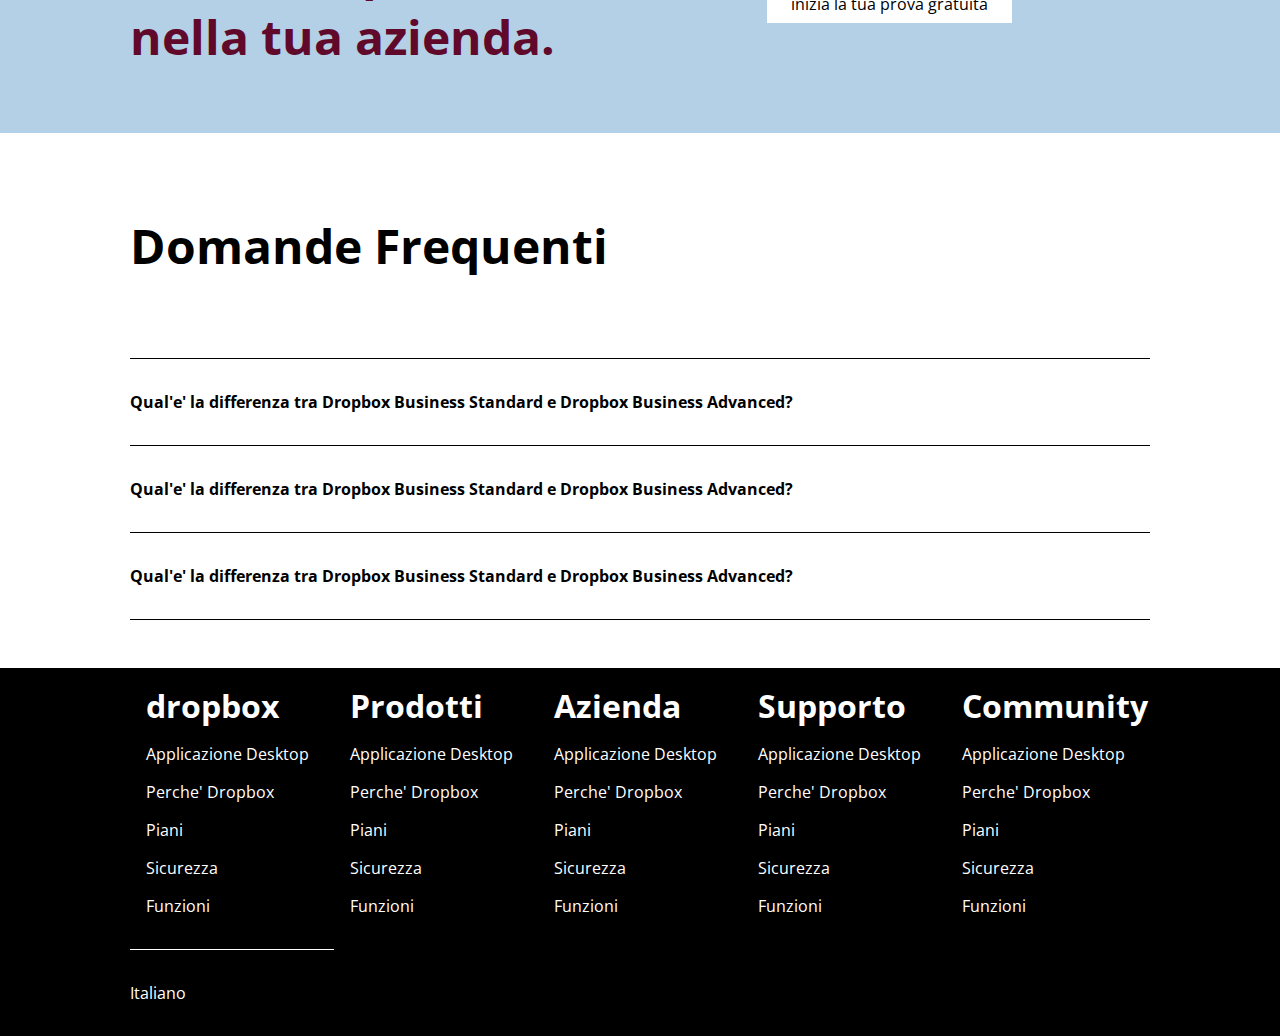
==== commit c9f676de: "add footer" ====
--- a/index.html
+++ b/index.html
@@ -408,7 +408,7 @@
         </section>
         <!-- /trial section -->
         <section class="ask">
-            <div class="container_avg">
+            <div class="container_avg pb-3 pt-5">
                 <h1 class="pb-5 b-bot f-size-3">Domande Frequenti</h1>
                 <div class="d-flex align-items-center space_btw d-wrap b-bot">
                     <span class="py-4"><strong>Qual'e' la differenza tra Dropbox Business Standard e Dropbox Business Advanced?</strong></span>
@@ -430,7 +430,79 @@
     </main>
 
     <footer>
-
+        <div class="container_avg">
+            <div class="row d-flex justify-content-between">
+                <div class="col-2">
+                    <div class="card">
+                        <h1>dropbox</h1>
+                        <ul class="list-unstyled">
+                            <li><a href="#">Applicazione Desktop</a></li>
+                            <li><a href="#">Perche' Dropbox</a></li>
+                            <li><a href="#">Piani</a></li>
+                            <li><a href="#">Sicurezza</a></li>
+                            <li><a href="#">Funzioni</a></li>
+                        </ul>
+                    </div>
+                </div>
+                <div class="col-2">
+                    <div class="card">
+                        <h1>Prodotti</h1>
+                        <ul class="list-unstyled">
+                            <li><a href="#">Applicazione Desktop</a></li>
+                            <li><a href="#">Perche' Dropbox</a></li>
+                            <li><a href="#">Piani</a></li>
+                            <li><a href="#">Sicurezza</a></li>
+                            <li><a href="#">Funzioni</a></li>
+                        </ul>
+                    </div>
+                </div>
+                <div class="col-2">
+                    <div class="card">
+                        <h1>Azienda</h1>
+                        <ul class="list-unstyled">
+                            <li><a href="#">Applicazione Desktop</a></li>
+                            <li><a href="#">Perche' Dropbox</a></li>
+                            <li><a href="#">Piani</a></li>
+                            <li><a href="#">Sicurezza</a></li>
+                            <li><a href="#">Funzioni</a></li>
+                        </ul>
+                    </div>
+                </div>
+                <div class="col-2">
+                    <div class="card">
+                        <h1>Supporto</h1>
+                        <ul class="list-unstyled">
+                            <li><a href="#">Applicazione Desktop</a></li>
+                            <li><a href="#">Perche' Dropbox</a></li>
+                            <li><a href="#">Piani</a></li>
+                            <li><a href="#">Sicurezza</a></li>
+                            <li><a href="#">Funzioni</a></li>
+                        </ul>
+                    </div>
+                </div>
+                <div class="col-2">
+                    <div class="card">
+                        <h1>Community</h1>
+                        <ul class="list-unstyled">
+                            <li><a href="#">Applicazione Desktop</a></li>
+                            <li><a href="#">Perche' Dropbox</a></li>
+                            <li><a href="#">Piani</a></li>
+                            <li><a href="#">Sicurezza</a></li>
+                            <li><a href="#">Funzioni</a></li>
+                        </ul>
+                    </div>
+                </div>
+            </div>
+            <div class="separatore_footer">
+                <span>
+                    <i class="fa-solid fa-earth-america"></i>
+                </span>
+                <span>Italiano</span>
+                <span>
+                    <i class="fa-solid fa-sort-up"></i>
+                </span>
+            </div>
+        </div>
     </footer>
 
     
--- a/assets/style/style.css
+++ b/assets/style/style.css
@@ -49,6 +49,13 @@
 p{
     line-height: 1.5rem;
 }
+footer{
+    background-color: var(--drbx-black);
+    color: var(--drbx-white);
+}
+footer a{
+    color: var(--drbx-white);
+}
 /* #endregion common */
 
 /* #region header */
@@ -238,6 +245,17 @@
 /* / trial*/
 /* #endregion main */
 
+/* #region footer */
+footer li, footer h1{
+    padding-bottom: 1rem;
+}   
+.separatore_footer{
+    width: 20%;
+    border-top: 1px solid white;
+    padding: 2rem 2rem 2rem 0;
+}
+/* #endregion footer */
+
 /* #region utilities */
 
 .container_big{
@@ -296,6 +314,9 @@
 
 
 /* /flex utilities*/
+.col-2{
+    width: 20%;
+}
 .col-3{
     width: calc(100%/12*3);
 }
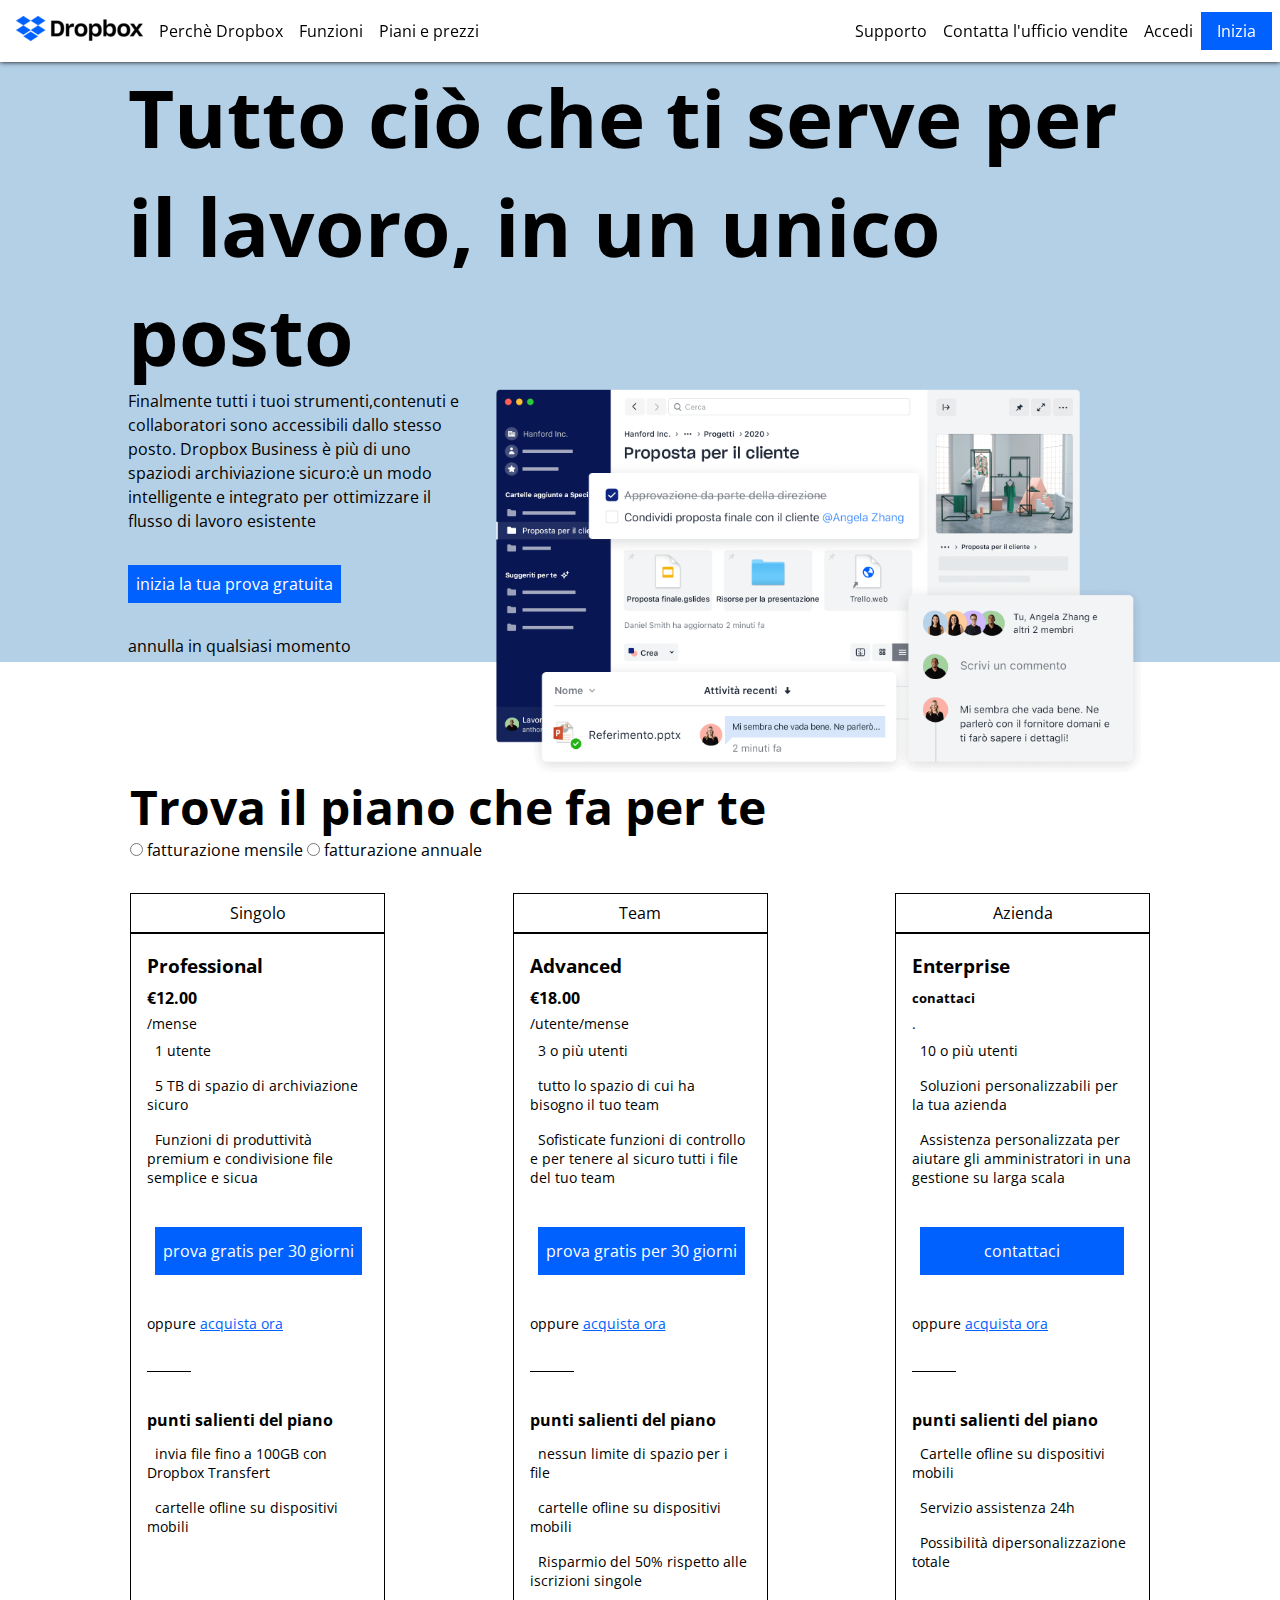
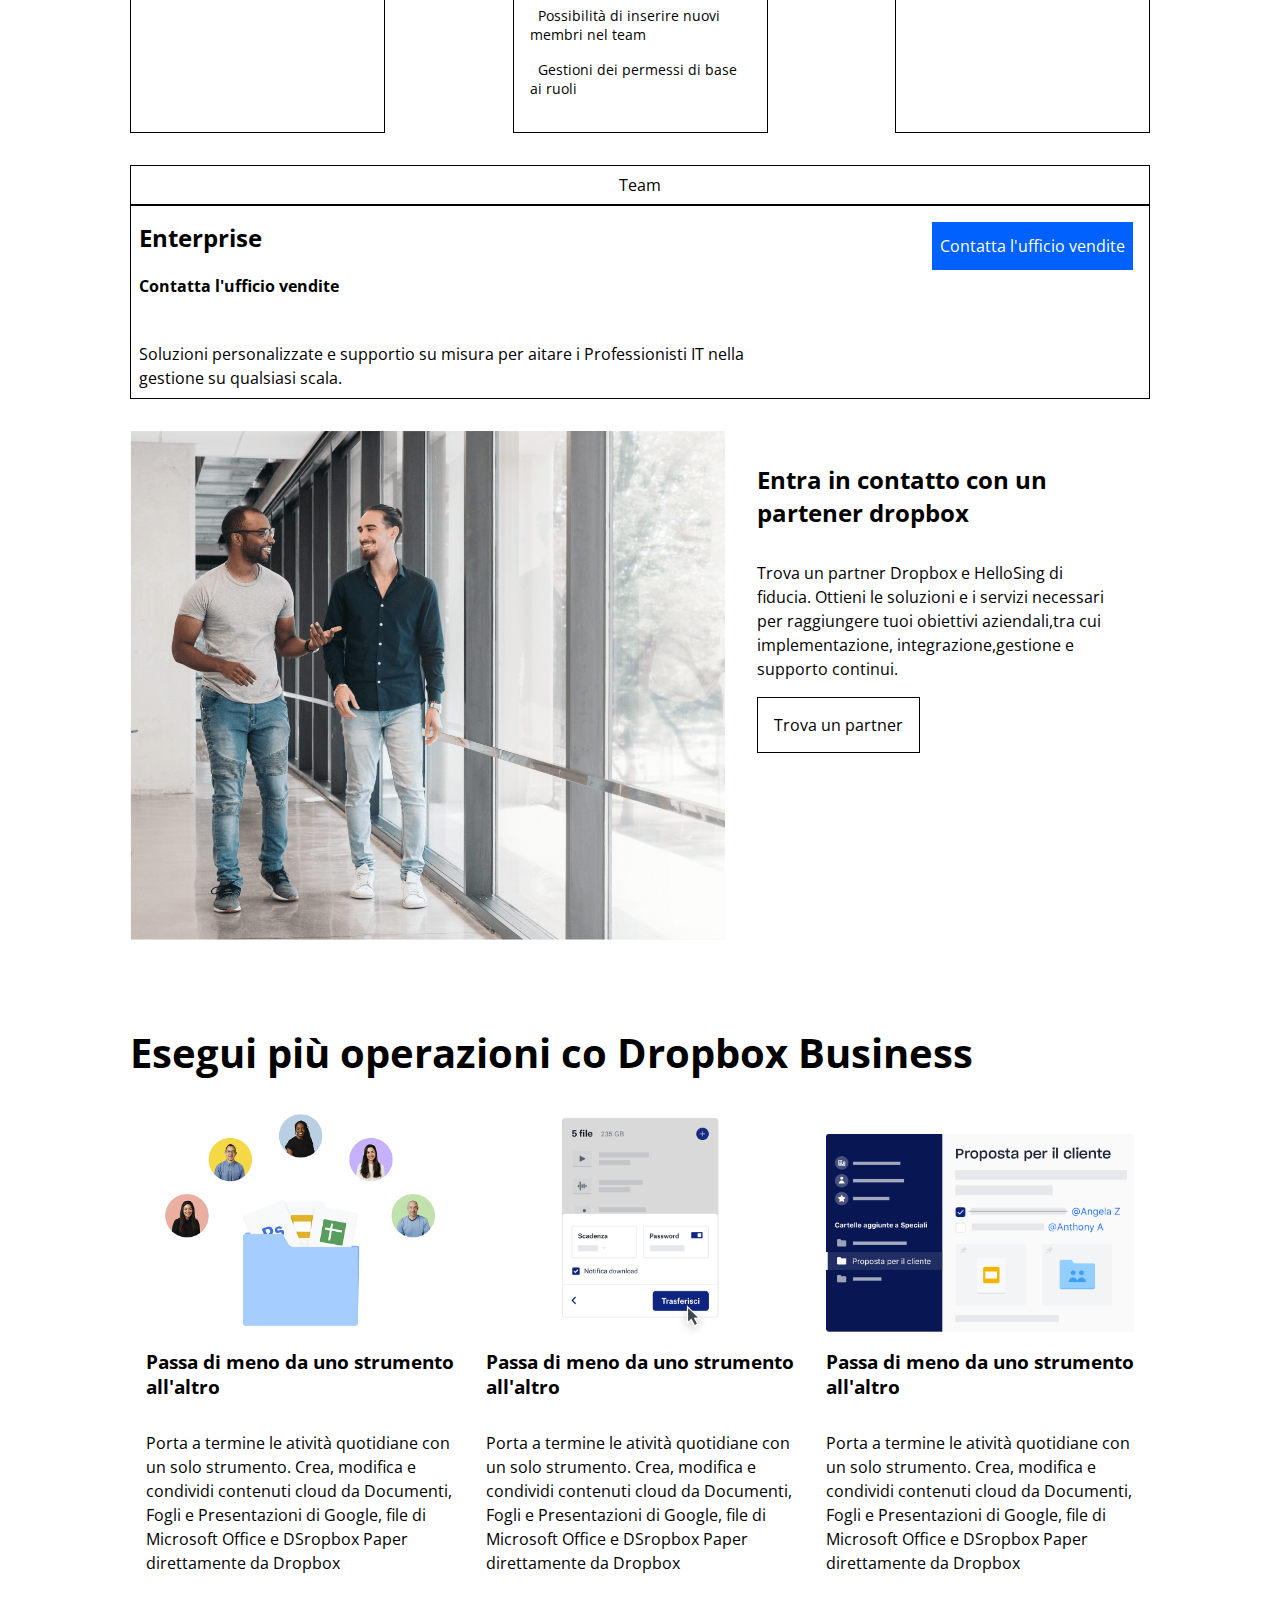
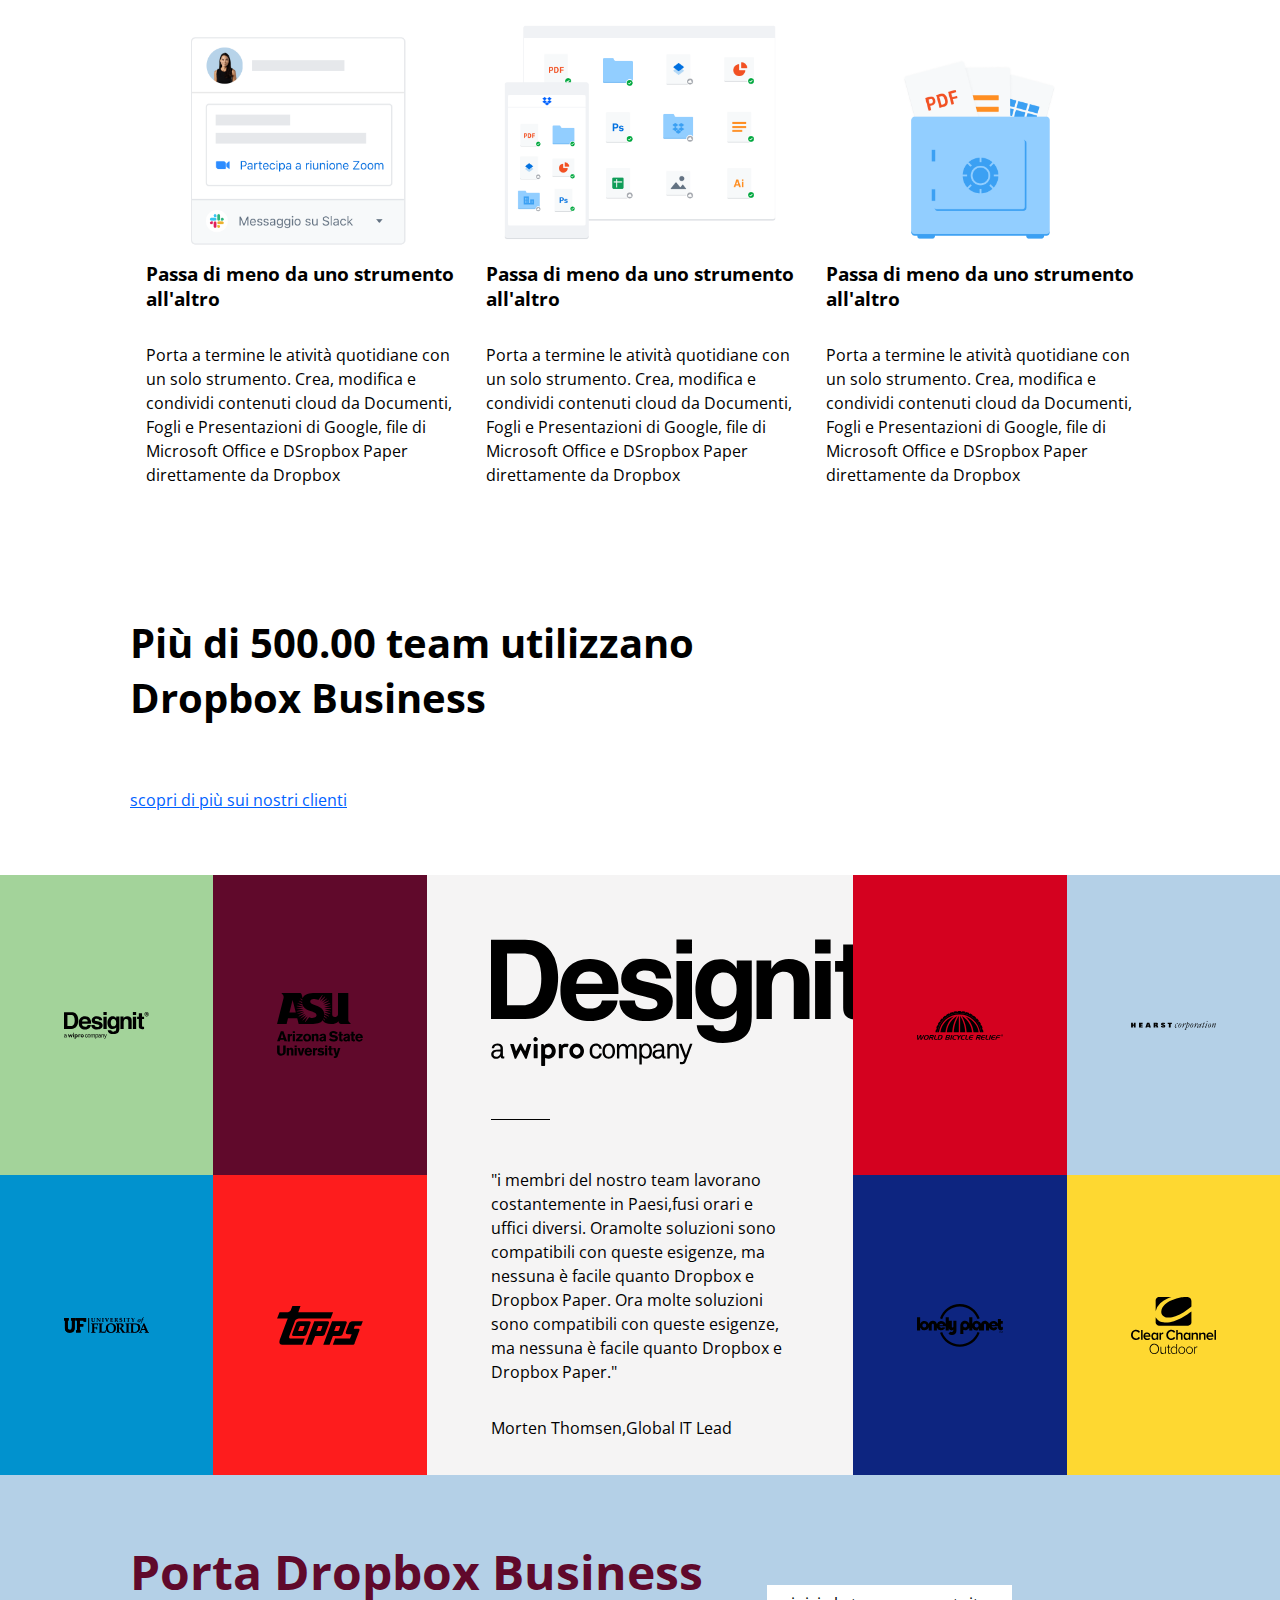
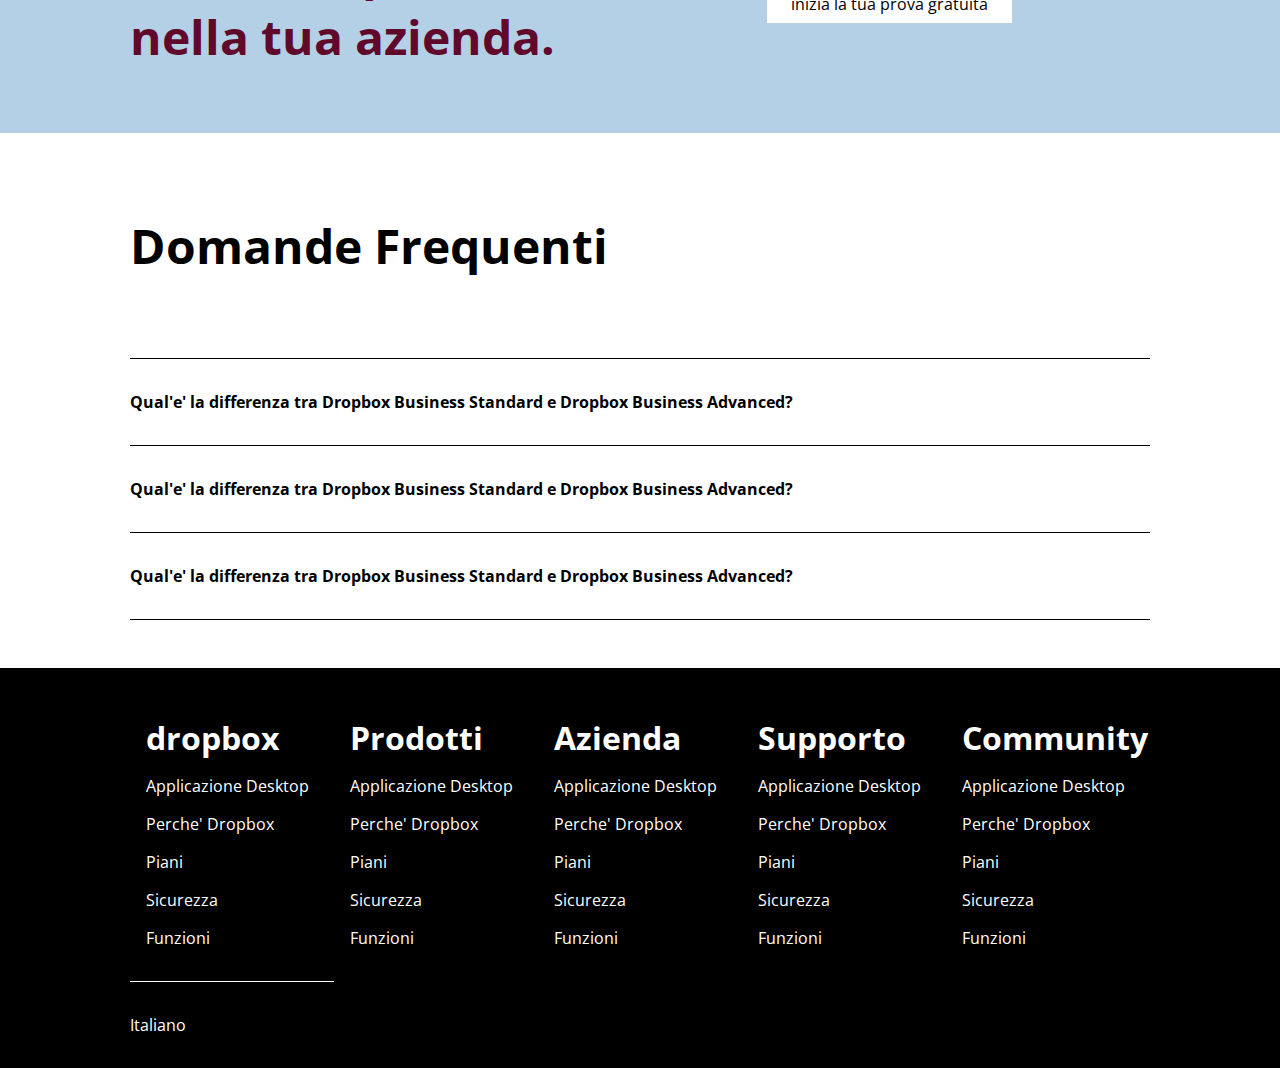
==== commit e144c8d8: "fix footer" ====
--- a/index.html
+++ b/index.html
@@ -433,7 +433,7 @@
         <div class="container_avg">
             <div class="row d-flex justify-content-between">
                 <div class="col-2">
-                    <div class="card">
+                    <div class="card mt-3">
                         <h1>dropbox</h1>
                         <ul class="list-unstyled">
                             <li><a href="#">Applicazione Desktop</a></li>
@@ -445,7 +445,7 @@
                     </div>
                 </div>
                 <div class="col-2">
-                    <div class="card">
+                    <div class="card mt-3">
                         <h1>Prodotti</h1>
                         <ul class="list-unstyled">
                             <li><a href="#">Applicazione Desktop</a></li>
@@ -457,7 +457,7 @@
                     </div>
                 </div>
                 <div class="col-2">
-                    <div class="card">
+                    <div class="card mt-3">
                         <h1>Azienda</h1>
                         <ul class="list-unstyled">
                             <li><a href="#">Applicazione Desktop</a></li>
@@ -469,7 +469,7 @@
                     </div>
                 </div>
                 <div class="col-2">
-                    <div class="card">
+                    <div class="card mt-3">
                         <h1>Supporto</h1>
                         <ul class="list-unstyled">
                             <li><a href="#">Applicazione Desktop</a></li>
@@ -481,7 +481,7 @@
                     </div>
                 </div>
                 <div class="col-2">
-                    <div class="card">
+                    <div class="card mt-3">
                         <h1>Community</h1>
                         <ul class="list-unstyled">
                             <li><a href="#">Applicazione Desktop</a></li>
--- a/assets/style/style.css
+++ b/assets/style/style.css
@@ -397,6 +397,10 @@
 }
 /*  /img */
 
+.mt-3{
+    margin-top: 3rem;
+}
+/* /margin */
 
 .b-bot{
     border-bottom: 1px solid black;
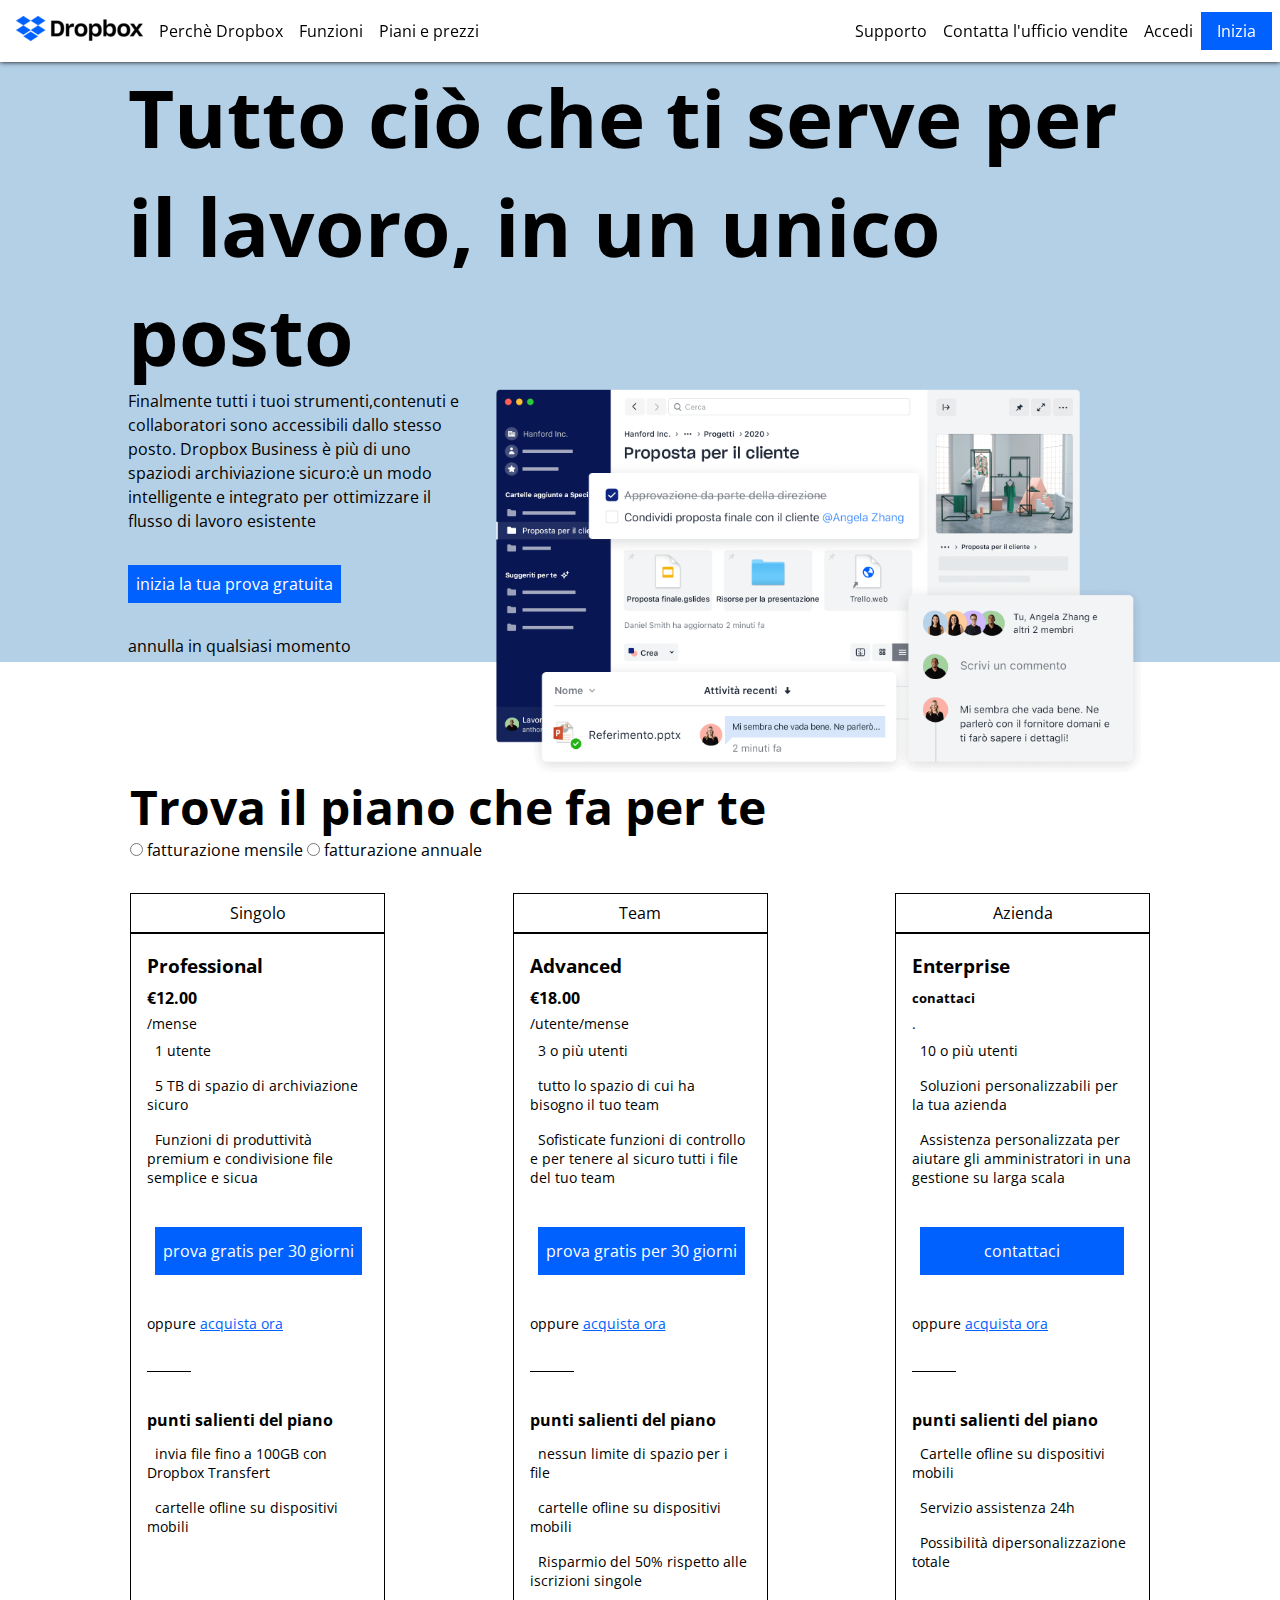
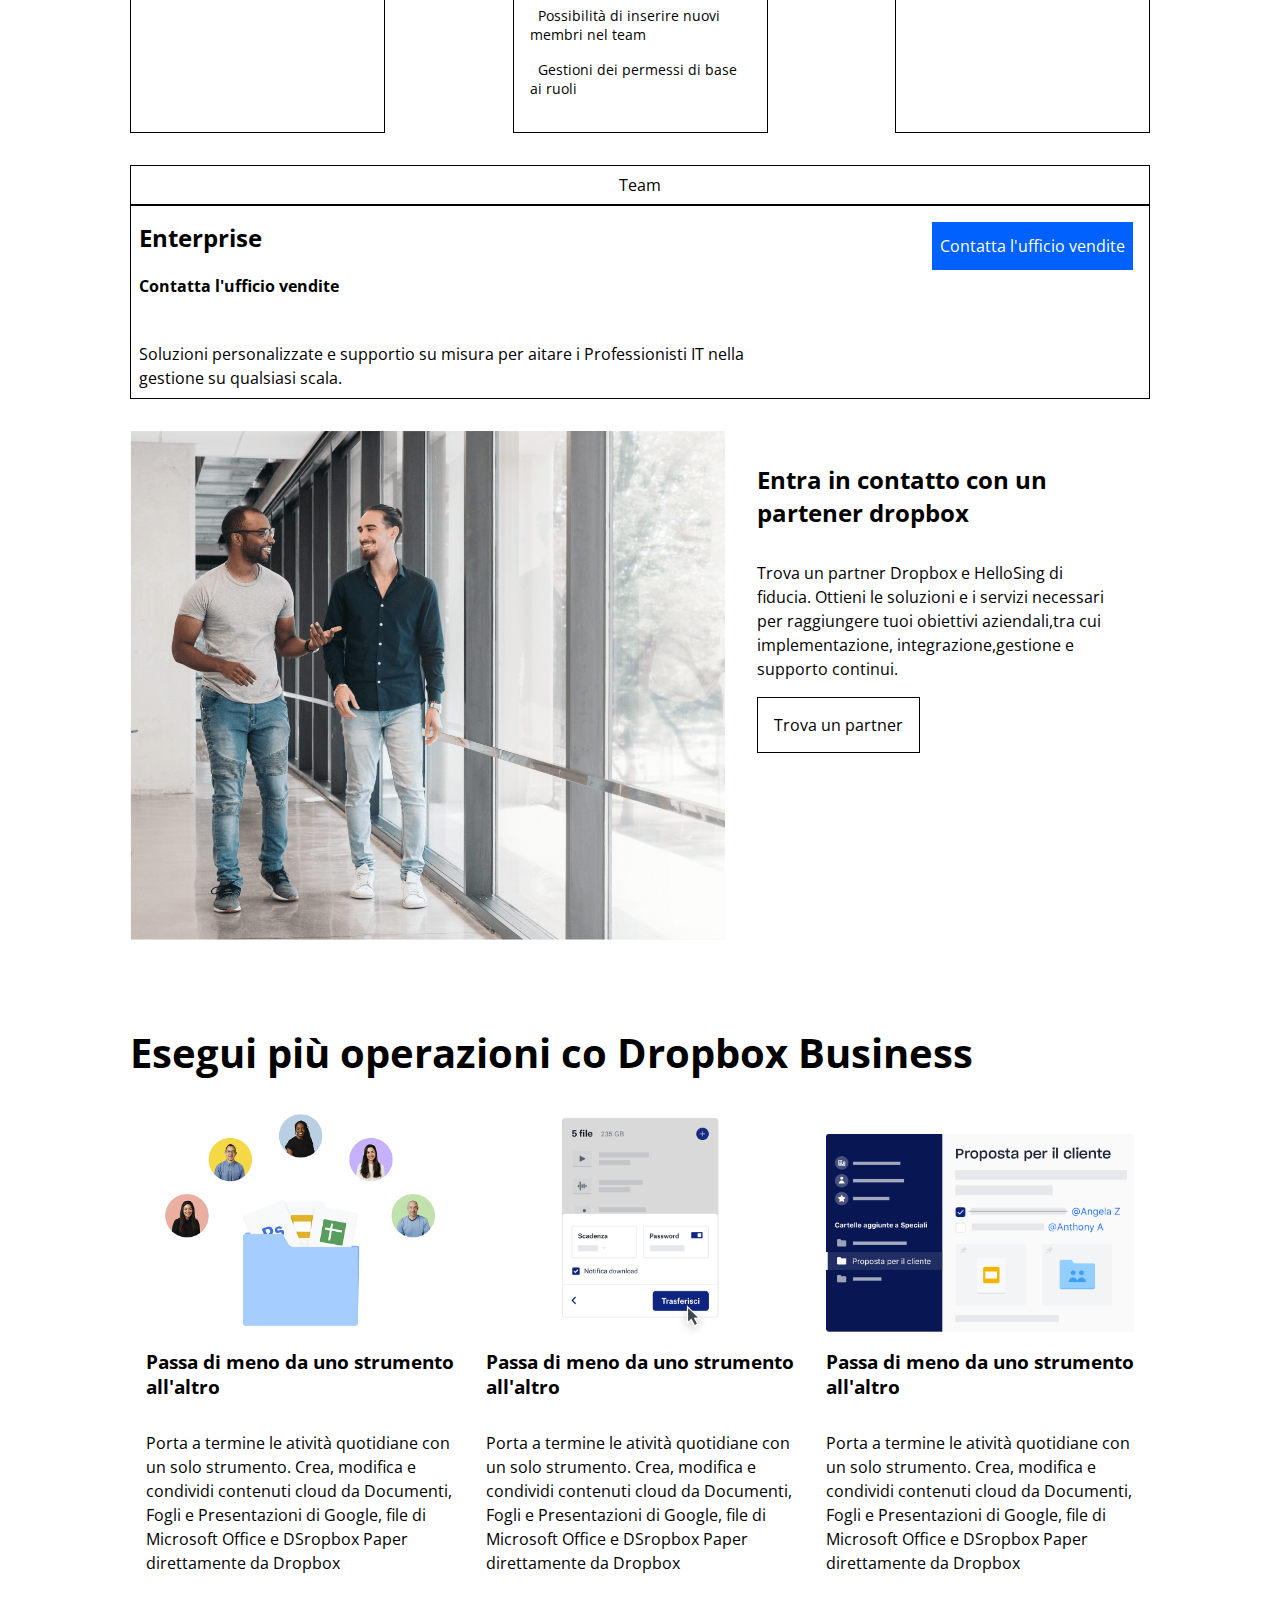
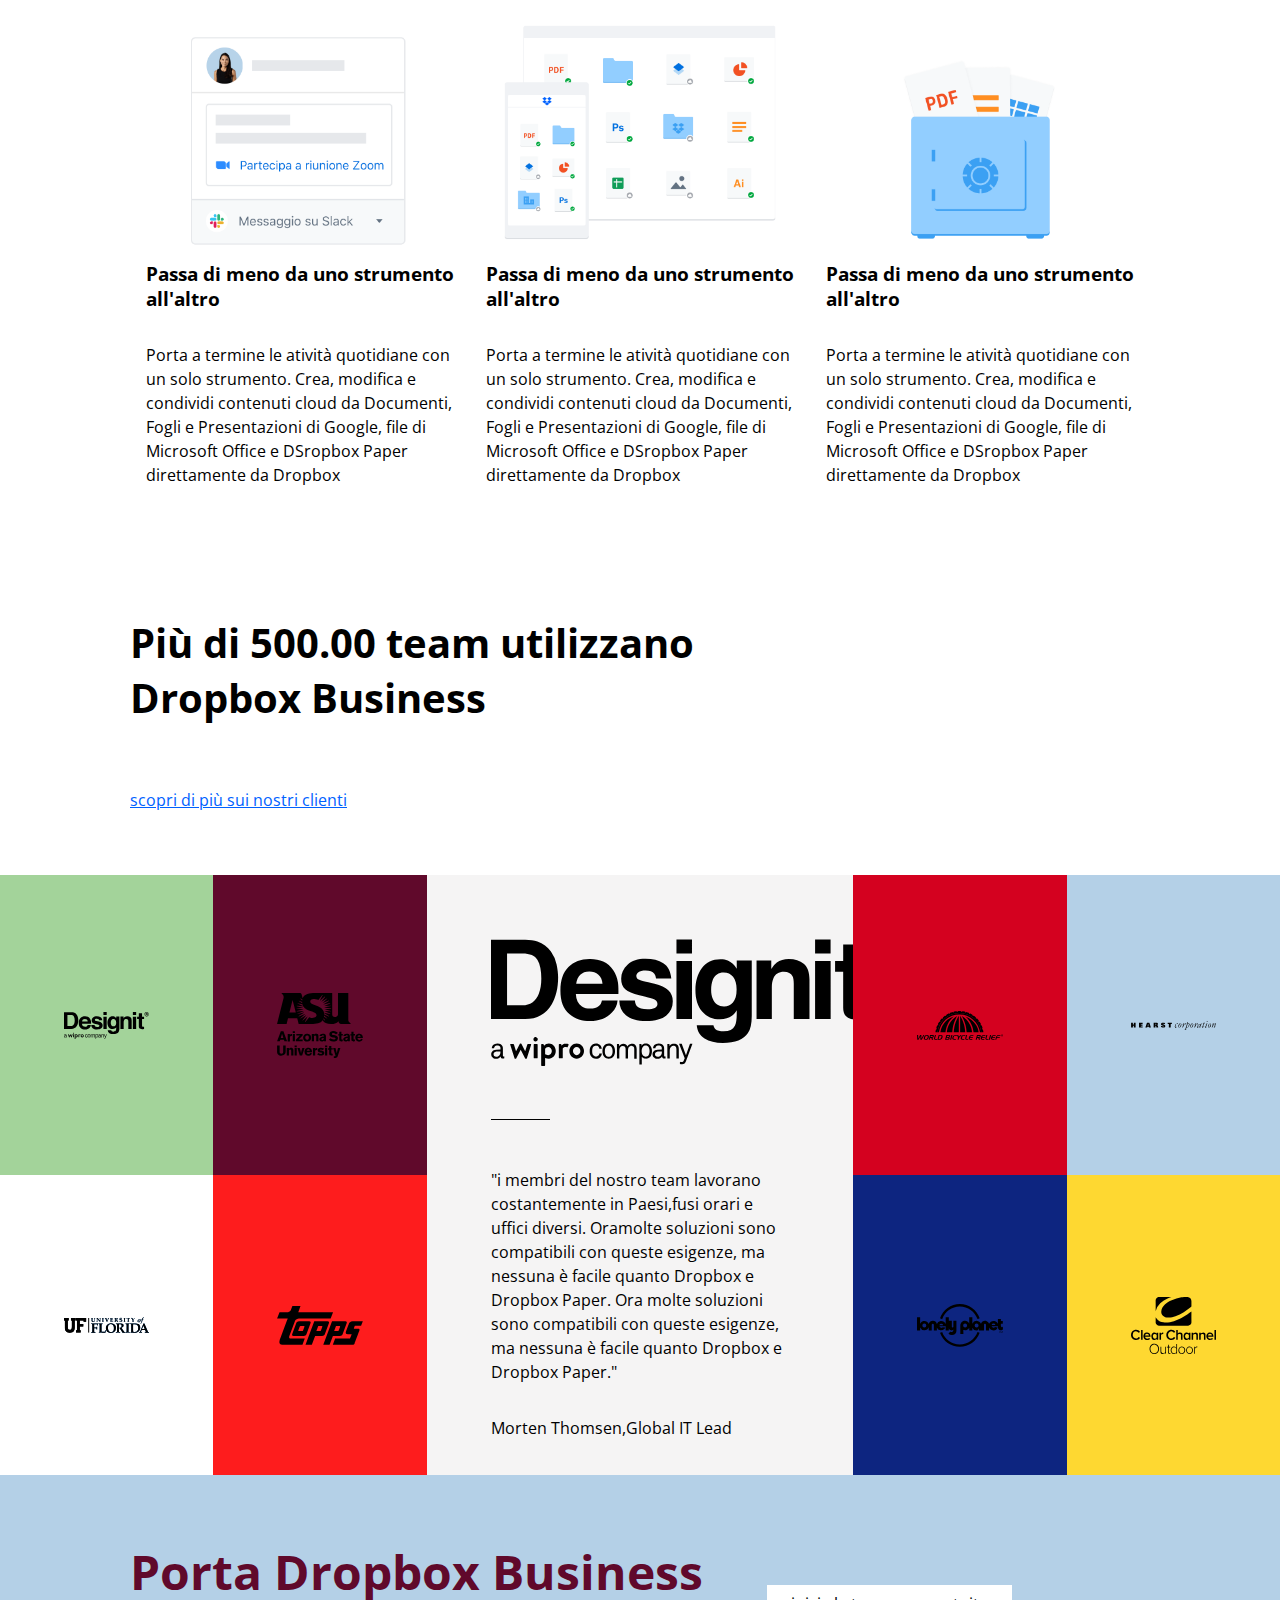
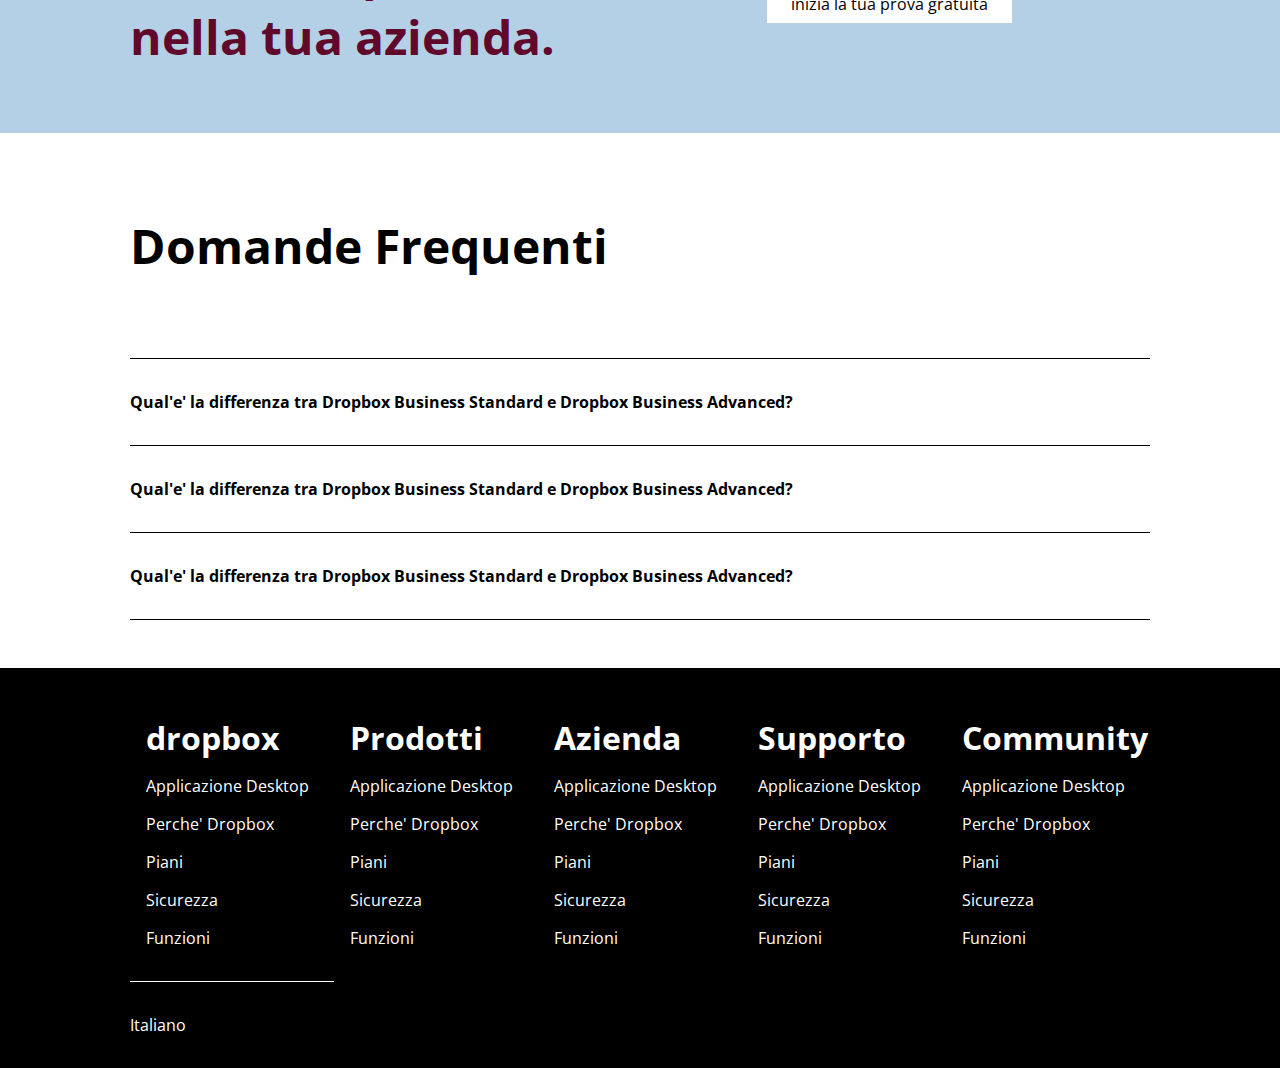
==== commit 35b99605: "add hover" ====
--- a/index.html
+++ b/index.html
@@ -28,15 +28,15 @@
                 <ul class="list-unstyled list-inline">
 
                     <li> 
-                        <a href="#">Perchè Dropbox </a>
+                        <a  class="hover" href="#">Perchè Dropbox </a>
                     </li>
 
                     <li> 
-                        <a href="#">Funzioni </a>
+                        <a  class="hover" href="#">Funzioni </a>
                     </li>
 
                     <li> 
-                        <a href="#">Piani e prezzi </a>
+                        <a  class="hover" href="#">Piani e prezzi </a>
                     </li>
 
                 </ul>
@@ -46,20 +46,20 @@
                 <ul class="list-unstyled list-inline">
 
                     <li> 
-                        <a href="#">Supporto </a>
+                        <a  class="hover" href="#">Supporto </a>
                     </li>
     
                     <li> 
-                        <a href="#">Contatta l'ufficio vendite </a>
+                        <a class="hover"  href="#">Contatta l'ufficio vendite </a>
                     </li>
     
                     <li> 
-                        <a href="#">Accedi </a>
+                        <a class="hover"  href="#">Accedi </a>
                     </li>
 
                 </ul>
 
-                <div class="btn btn-primary">
+                <div class="btn btn-primary btn-hover">
                     <a href="#">Inizia </a>
                 </div>
             </div> 
@@ -76,7 +76,7 @@
                         <p>
                           Finalmente tutti i tuoi strumenti,contenuti e collaboratori sono accessibili dallo stesso posto. Dropbox Business è più di uno spaziodi archiviazione sicuro:è un modo intelligente e integrato per ottimizzare il flusso di lavoro esistente  
                         </p>
-                        <div class="btn btn-primary py-4">
+                        <div class="btn btn-primary  btn-hover py-4">
                             <a href="#">inizia la tua prova gratuita </a>
                         </div>
 
@@ -115,7 +115,7 @@
                             <span class="d-block py-1"><i class="fa-solid fa-folder fa-xs"></i> 5 TB di spazio di archiviazione sicuro </span>
                             <span class="d-block py-1"><i class="fa-solid fa-share-nodes fa-xs"></i>Funzioni di produttività premium e condivisione file semplice e sicua</span>
                             
-                            <div class="btn btn-primary plan_btn py-4">
+                            <div class="btn  btn-hover btn-primary plan_btn py-4">
                                 <a href="#">
                                     prova gratis per 30 giorni
                                 </a>
@@ -147,7 +147,7 @@
                             <span class="d-block py-1"><i class="fa-solid fa-folder fa-xs"></i> tutto lo spazio di cui ha bisogno il tuo team </span>
                             <span class="d-block py-1"><i class="fa-solid fa-share-nodes fa-xs"></i>Sofisticate funzioni di controllo e per tenere al sicuro tutti i file del tuo team </span>
                             
-                            <div class="btn btn-primary plan_btn py-4">
+                            <div class="btn btn-hover btn-primary plan_btn py-4">
                                 <a href="#">
                                     prova gratis per 30 giorni
                                 </a>
@@ -182,7 +182,7 @@
                             <span class="d-block py-1"><i class="fa-solid fa-folder fa-xs"></i> Soluzioni personalizzabili per la tua azienda </span>
                             <span class="d-block py-1"><i class="fa-solid fa-share-nodes fa-xs"></i>Assistenza personalizzata per aiutare gli amministratori in una gestione su larga scala </span>
                             
-                            <div class="btn btn-primary plan_btn btn-fix py-4">
+                            <div class="btn btn-primary  btn-hover plan_btn btn-fix py-4">
                                 <a href="#">
                                     contattaci 
                                 </a>
@@ -223,7 +223,7 @@
                 </div>
 
                 <div class="col-4">
-                    <div class="btn btn_support">
+                    <div class="btn btn-hover btn_support">
                         <a href="#">Contatta l'ufficio vendite</a>
                     </div>
                 </div>
@@ -407,20 +407,23 @@
             </div>
         </section>
         <!-- /trial section -->
-        <section class="ask">
+        <section class="frequent_ask">
             <div class="container_avg pb-3 pt-5">
                 <h1 class="pb-5 b-bot f-size-3">Domande Frequenti</h1>
-                <div class="d-flex align-items-center space_btw d-wrap b-bot">
+                <div class="ask d-flex align-items-center space_btw d-wrap b-bot">
+                    <span class=" py-4"><strong>Qual'e' la differenza tra Dropbox Business Standard e Dropbox Business Advanced?</strong></span>
+                    <span><i class="fa-solid fa-angle-down"></i></span>
+                    <span class="d-none">Lorem ipsum dolor sit, amet consectetur adipisicing elit. Eum atque, deserunt beatae ad inventore pariatur alias perferendis molestias aspernatur sunt voluptate natus nostrum cum autem totam obcaecati praesentium sed dolore.</span>
+                </div>
+                <div class="ask d-flex align-items-center space_btw d-wrap b-bot">
                     <span class="py-4"><strong>Qual'e' la differenza tra Dropbox Business Standard e Dropbox Business Advanced?</strong></span>
                     <span><i class="fa-solid fa-angle-down"></i></span>
-                </div>
-                <div class="d-flex align-items-center space_btw d-wrap b-bot">
+                    <span class="d-none">Lorem ipsum dolor sit, amet consectetur adipisicing elit. Eum atque, deserunt beatae ad inventore pariatur alias perferendis molestias aspernatur sunt voluptate natus nostrum cum autem totam obcaecati praesentium sed dolore.</span>
+                </div>
+                <div class="ask d-flex align-items-center space_btw d-wrap b-bot">
                     <span class="py-4"><strong>Qual'e' la differenza tra Dropbox Business Standard e Dropbox Business Advanced?</strong></span>
                     <span><i class="fa-solid fa-angle-down"></i></span>
-                </div>
-                <div class="d-flex align-items-center space_btw d-wrap b-bot">
-                    <span class="py-4"><strong>Qual'e' la differenza tra Dropbox Business Standard e Dropbox Business Advanced?</strong></span>
-                    <span><i class="fa-solid fa-angle-down"></i></span>
+                    <span class="d-none">Lorem ipsum dolor sit, amet consectetur adipisicing elit. Eum atque, deserunt beatae ad inventore pariatur alias perferendis molestias aspernatur sunt voluptate natus nostrum cum autem totam obcaecati praesentium sed dolore.</span>
                 </div>
             </div>
         </section>
--- a/assets/style/style.css
+++ b/assets/style/style.css
@@ -13,12 +13,13 @@
     --drbx-accent: #0061ff;
     --drbx-square1: #A3D39A;
     --drbx-square2-aternativeFont: #60092B;
-    --drbx-square3: #0192CE;
+    --drbx-square3-and-hover-btn: #0192CE;
     --drbx-square4: #FE1C1D;
     --drbx-big-square: #F5F4F4;
     --drbx-square5: #D4011F;
     --drbx-square7: #0D2580;
     --drbx-square8: #FED831;
+  
 }
 
 body{
@@ -413,3 +414,28 @@
 }
 /* /border */
 /* #endregion utilities */
+
+/* #region :hover */
+
+header .hover:hover{
+    border-bottom: 1px solid black;
+}
+
+.btn-hover:hover{
+    background-color: var(--drbx-square3-and-hover-btn) ;
+}
+
+.btn-suppor:hover{
+    background-color: var(--drbx-square3-and-hover-btn) ;
+}
+
+.ask:hover span>i{
+    rotate: 180deg;
+}
+.ask:hover .d-none{
+    display: contents;
+
+}
+
+.d-none{display: none;}
+/* #endregion :hover */
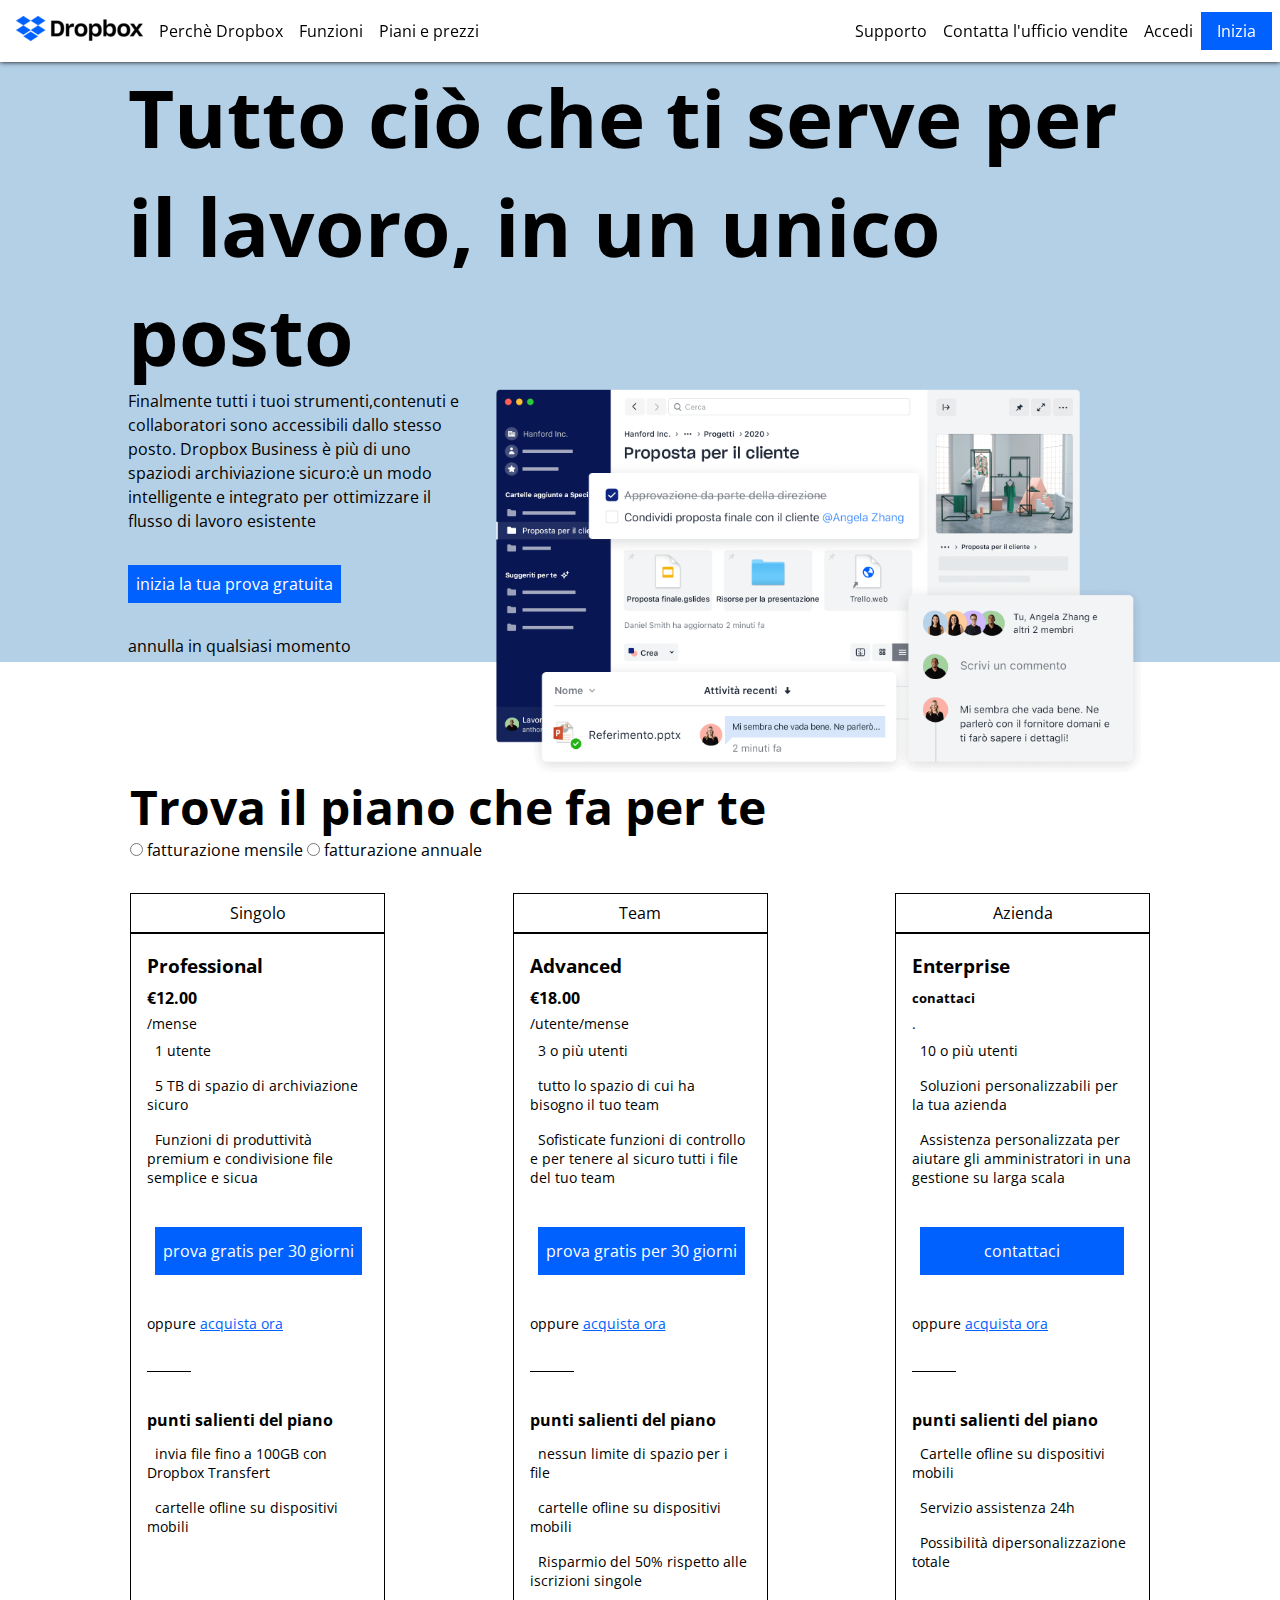
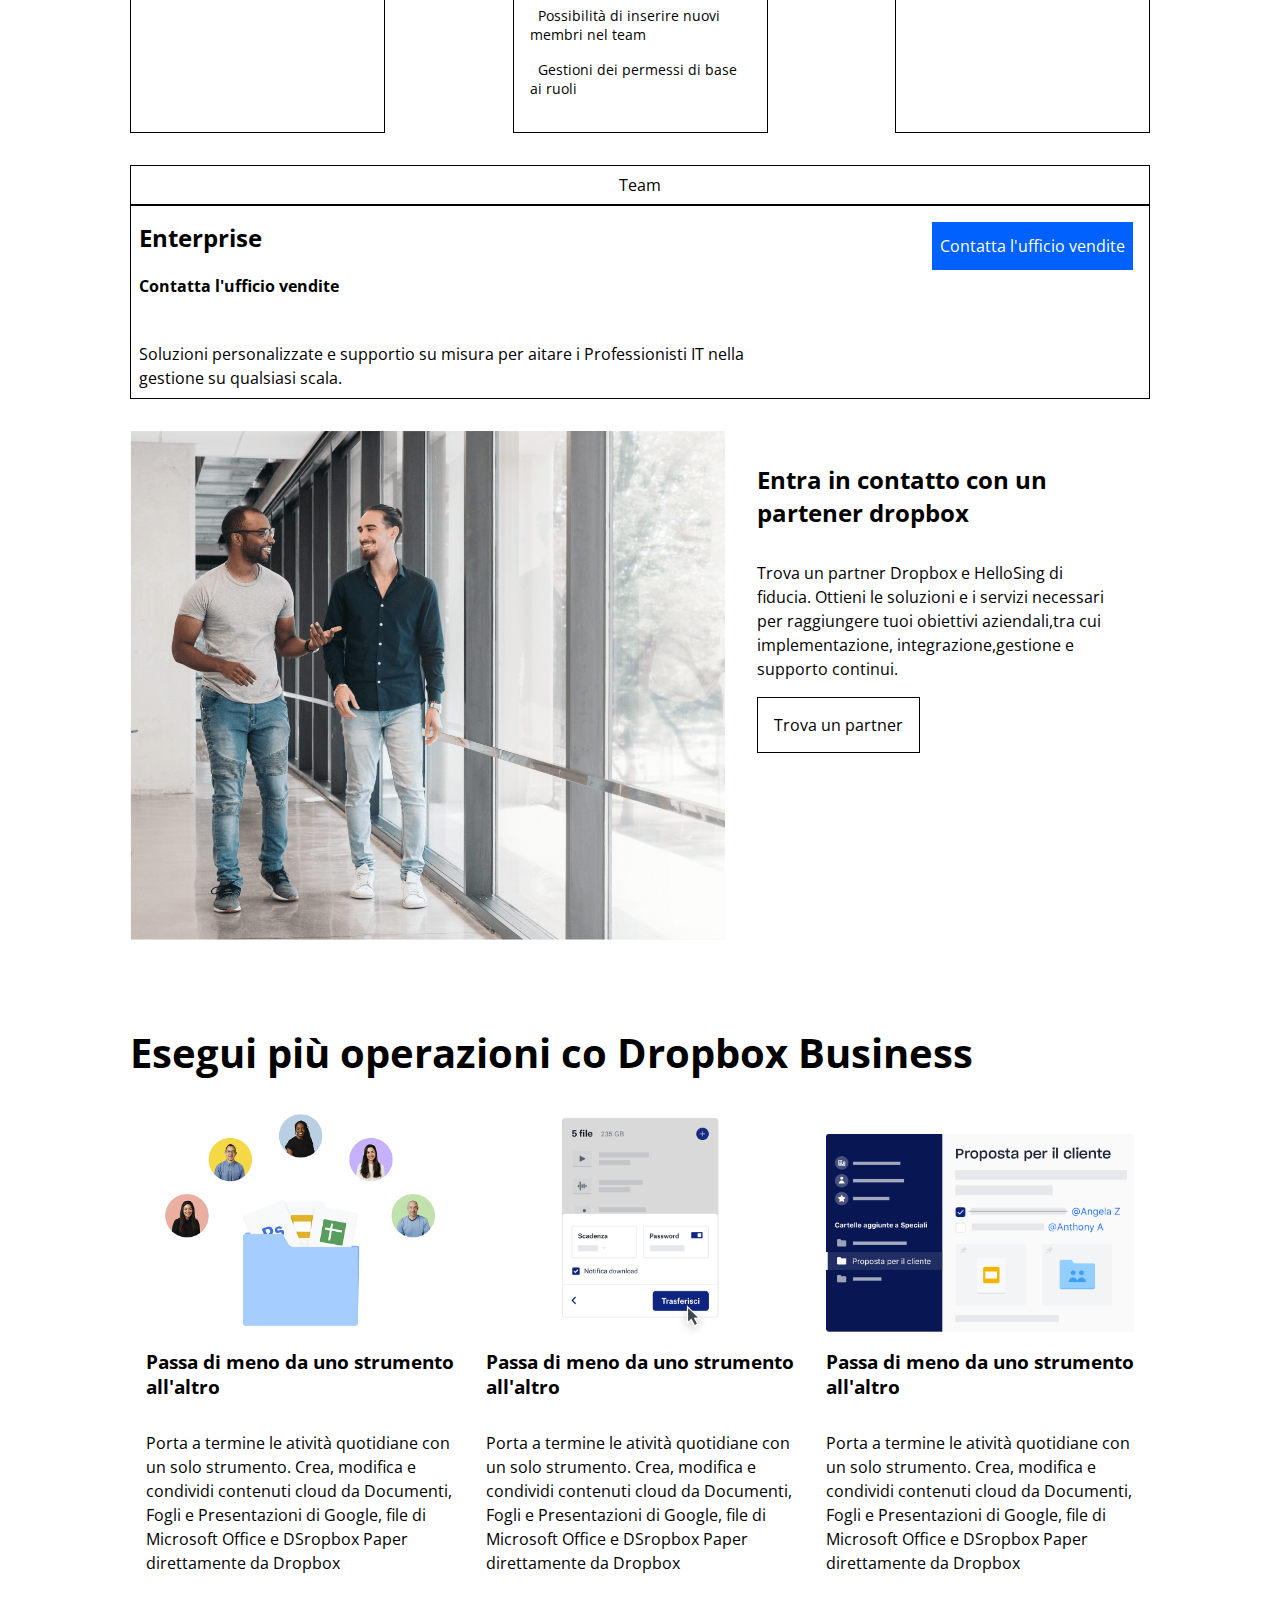
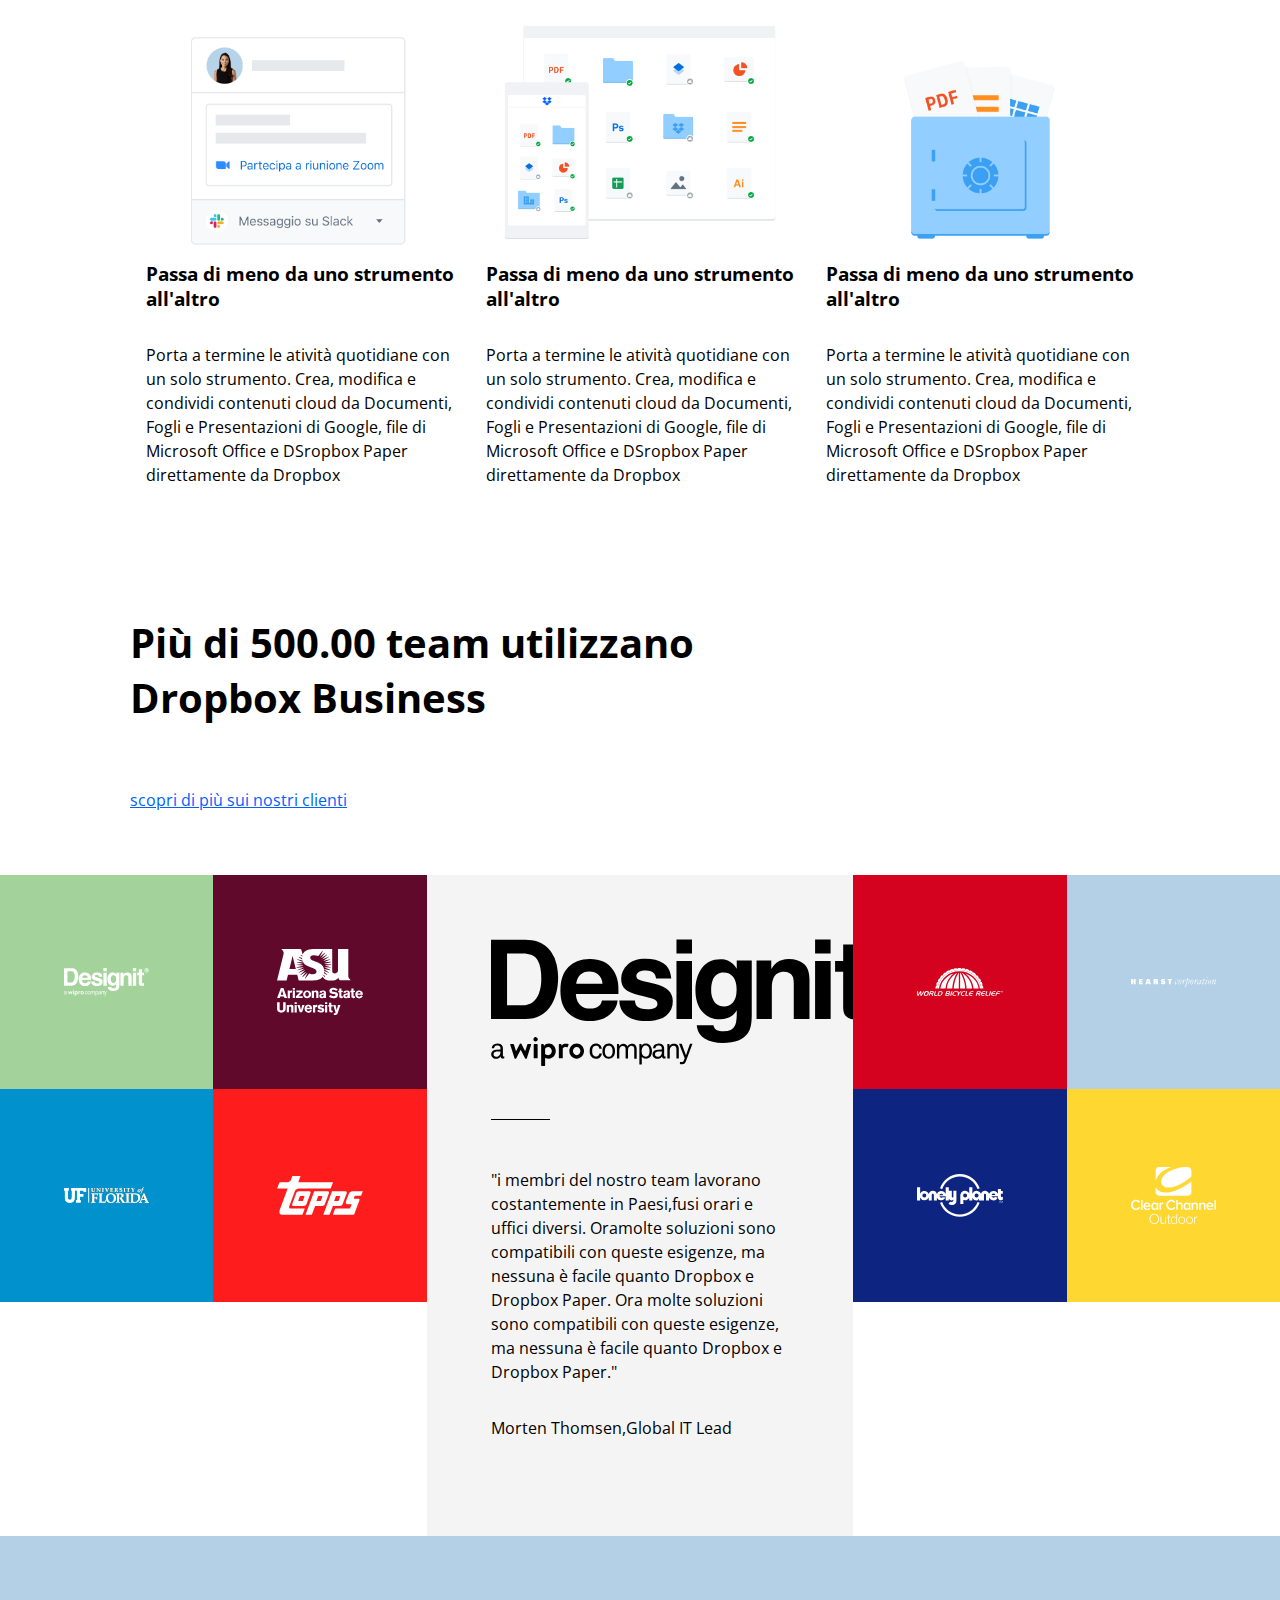
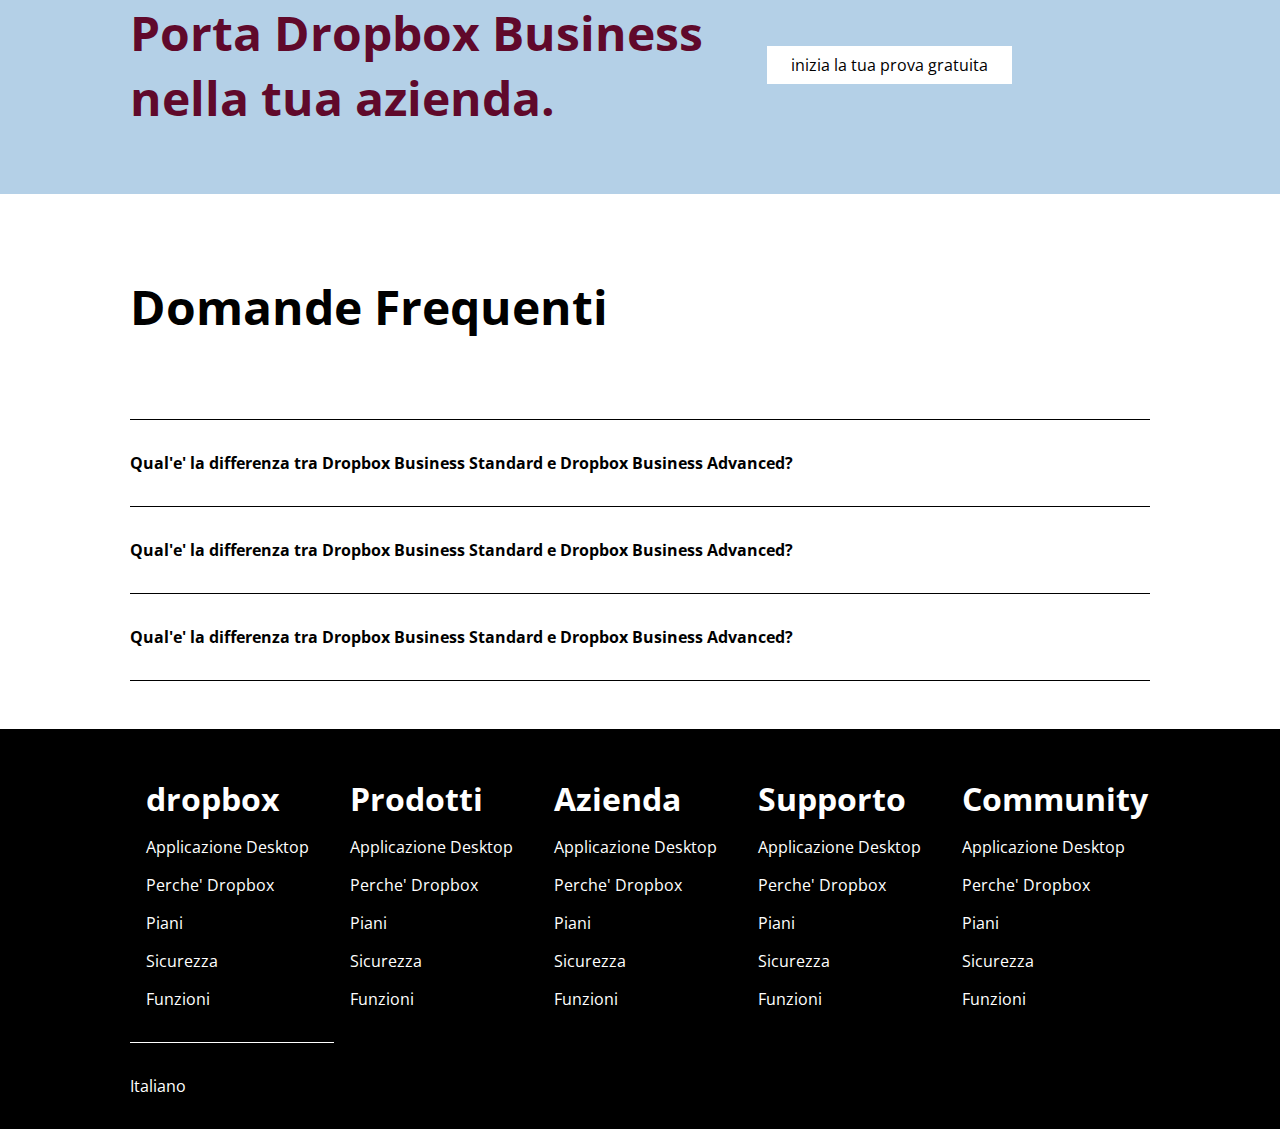
==== commit 23dd3988: "fix/ add hover +login page" ====
--- a/index.html
+++ b/index.html
@@ -54,7 +54,7 @@
                     </li>
     
                     <li> 
-                        <a class="hover"  href="#">Accedi </a>
+                        <a class="hover"  href="./login.html">Accedi </a>
                     </li>
 
                 </ul>
@@ -243,8 +243,8 @@
                         <div class="p-1">
                             <h2>Entra in contatto con un partener dropbox</h2>
                             <p>Trova un partner Dropbox e HelloSing di fiducia. Ottieni le soluzioni e i servizi necessari per raggiungere tuoi obiettivi aziendali,tra cui implementazione, integrazione,gestione e supporto continui.</p>
-                            <div class="btn btn-secondary">
-                                <a href="#">Trova un partner</a>
+                            <div class="btn btn-hover-second btn-secondary">
+                                <a href="https://www.youtube.com/watch?v=Y7MI_vvRYvk">Trova un partner</a>
                             </div>
                         </div>
                     </div>
@@ -356,7 +356,7 @@
 
         <section>
             <div class="container_business">
-                <div class="row d-flex">
+                <div class="row d-flex d-wrap ">
                     <div class="col-4"> 
                         <div class="company d-flex">
                             <div class="partner partner_desingt d-flex"><img class="img-flow" src="./assets/img/designit.svg" alt=""></div>
@@ -399,7 +399,7 @@
                     </div>
 
                     <div class="col-4">
-                        <div class="btn btn-trial">
+                        <div class="btn btn-hover-third btn-trial">
                             <a href="#">inizia la tua prova gratuita</a>
                         </div>
                     </div>
--- a/assets/style/style.css
+++ b/assets/style/style.css
@@ -120,6 +120,7 @@
 }
 .fa-check{
     color: var(--drbx-accent);
+    
 }
 /* /plan */
 .support{
@@ -172,9 +173,9 @@
 /* /instructions */
 
 .company, .huge{
-    height: 600px;
     flex-wrap:wrap ;
     width: 100%;
+    aspect-ratio: 1/1;
 
 }
 .huge{
@@ -190,6 +191,10 @@
     padding: 4rem;
     justify-content: center;
     align-items: center;
+    transition: all 1.5s;
+}
+.partner>img{
+    filter: invert(1);
 }
 
 /* #region partners */
@@ -202,7 +207,7 @@
 
 }
 .partner_uni{
-    background-color: var(--drbx-square3);
+    background-color: var(--drbx-square3-and-hover-btn);
 
 }
 .partner_topps{
@@ -420,13 +425,25 @@
 header .hover:hover{
     border-bottom: 1px solid black;
 }
-
+.btn-hover{
+    transition: all 1s;
+}
 .btn-hover:hover{
     background-color: var(--drbx-square3-and-hover-btn) ;
 }
-
-.btn-suppor:hover{
-    background-color: var(--drbx-square3-and-hover-btn) ;
+.btn-hover-third, .btn-hover-third a{
+    transition: all 0.5s;
+}
+
+.btn-hover-third:hover {
+    background-color: var(--drbx-square2-aternativeFont);
+}
+.btn-hover-third:hover a {
+    color: var(--drbx-white);
+    
+}
+.fa-angle-down{
+    transition: all 1s;
 }
 
 .ask:hover span>i{
@@ -436,6 +453,23 @@
     display: contents;
 
 }
-
-.d-none{display: none;}
+.btn-hover-second{
+    transition: all 1s;
+}
+
+.btn-hover-second:hover{
+    background-color: var(--drbx-black);
+}
+.btn-hover-second:hover a{
+    color: var(--drbx-white);
+}
+
+
+.d-none{
+    display: none;
+}
+
+.partner:hover{
+    box-shadow: 0 0 50px var(--drbx-white) inset;
+}
 /* #endregion :hover */
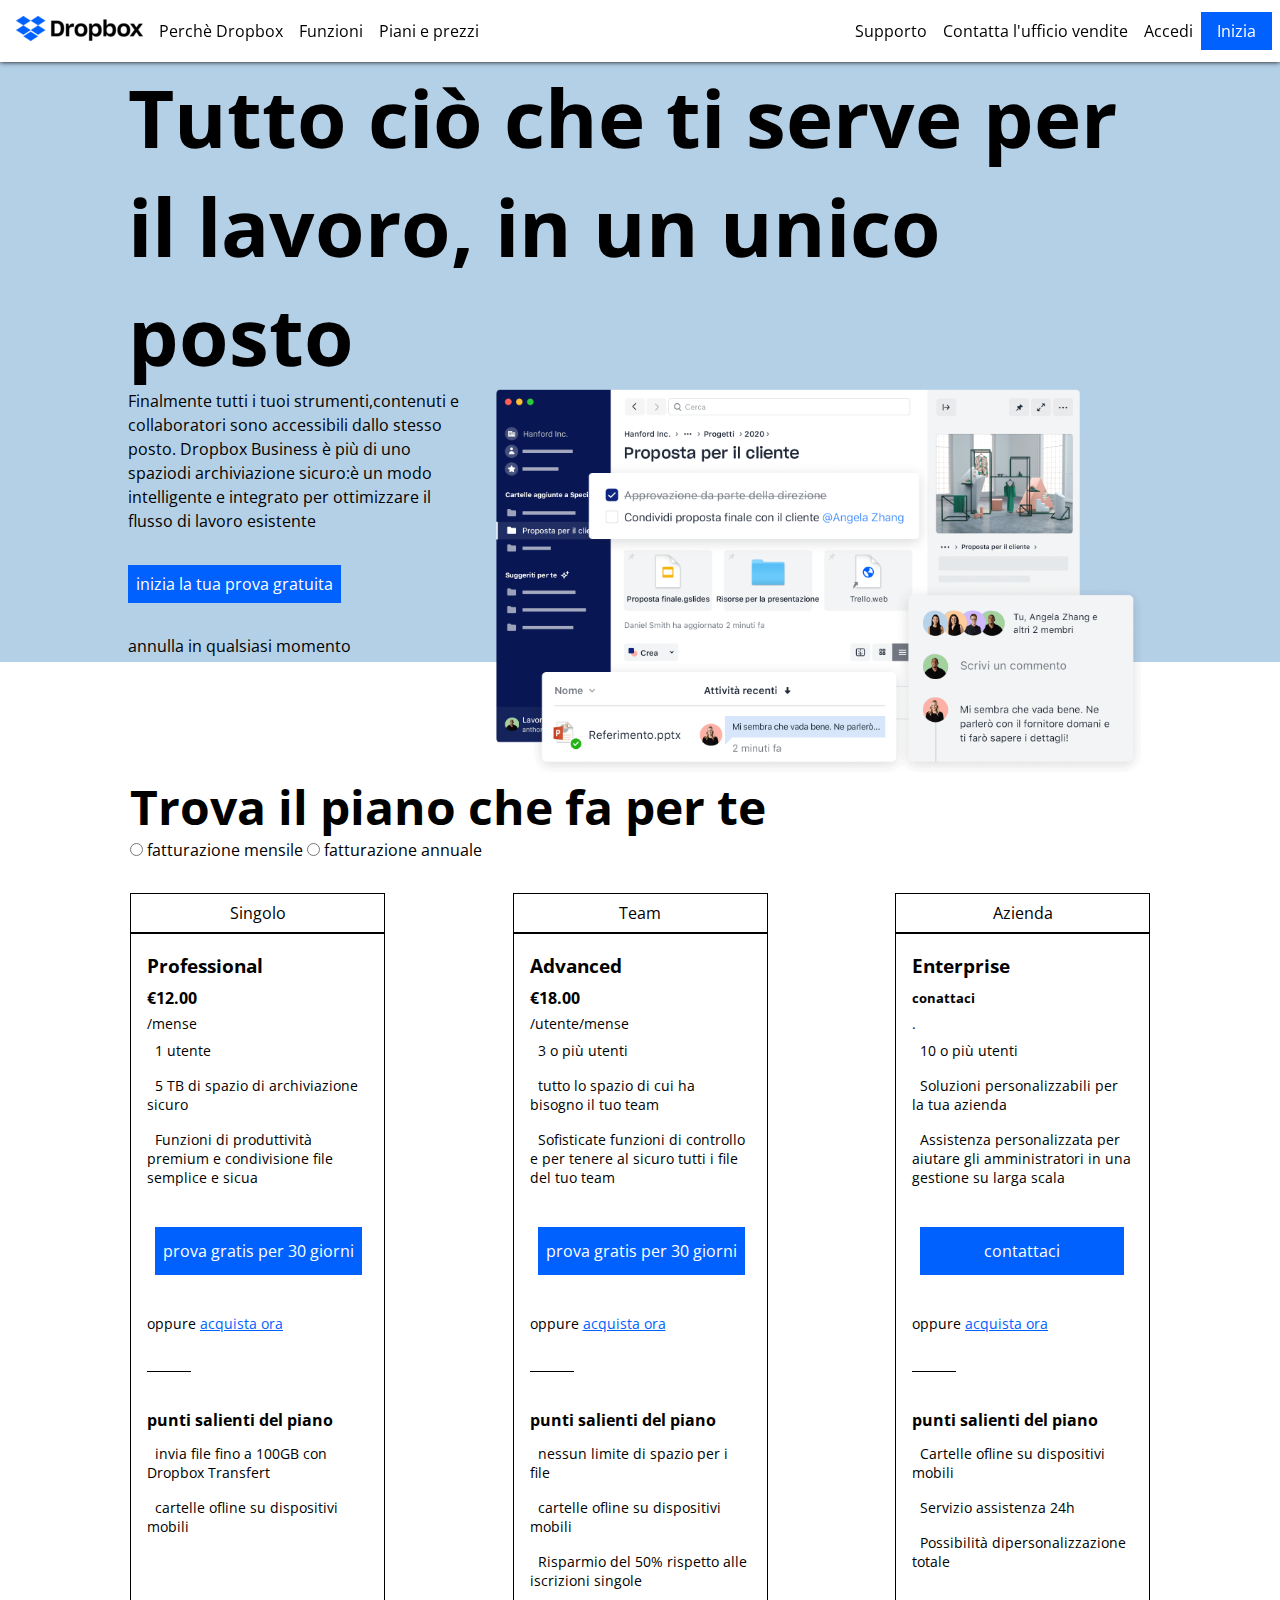
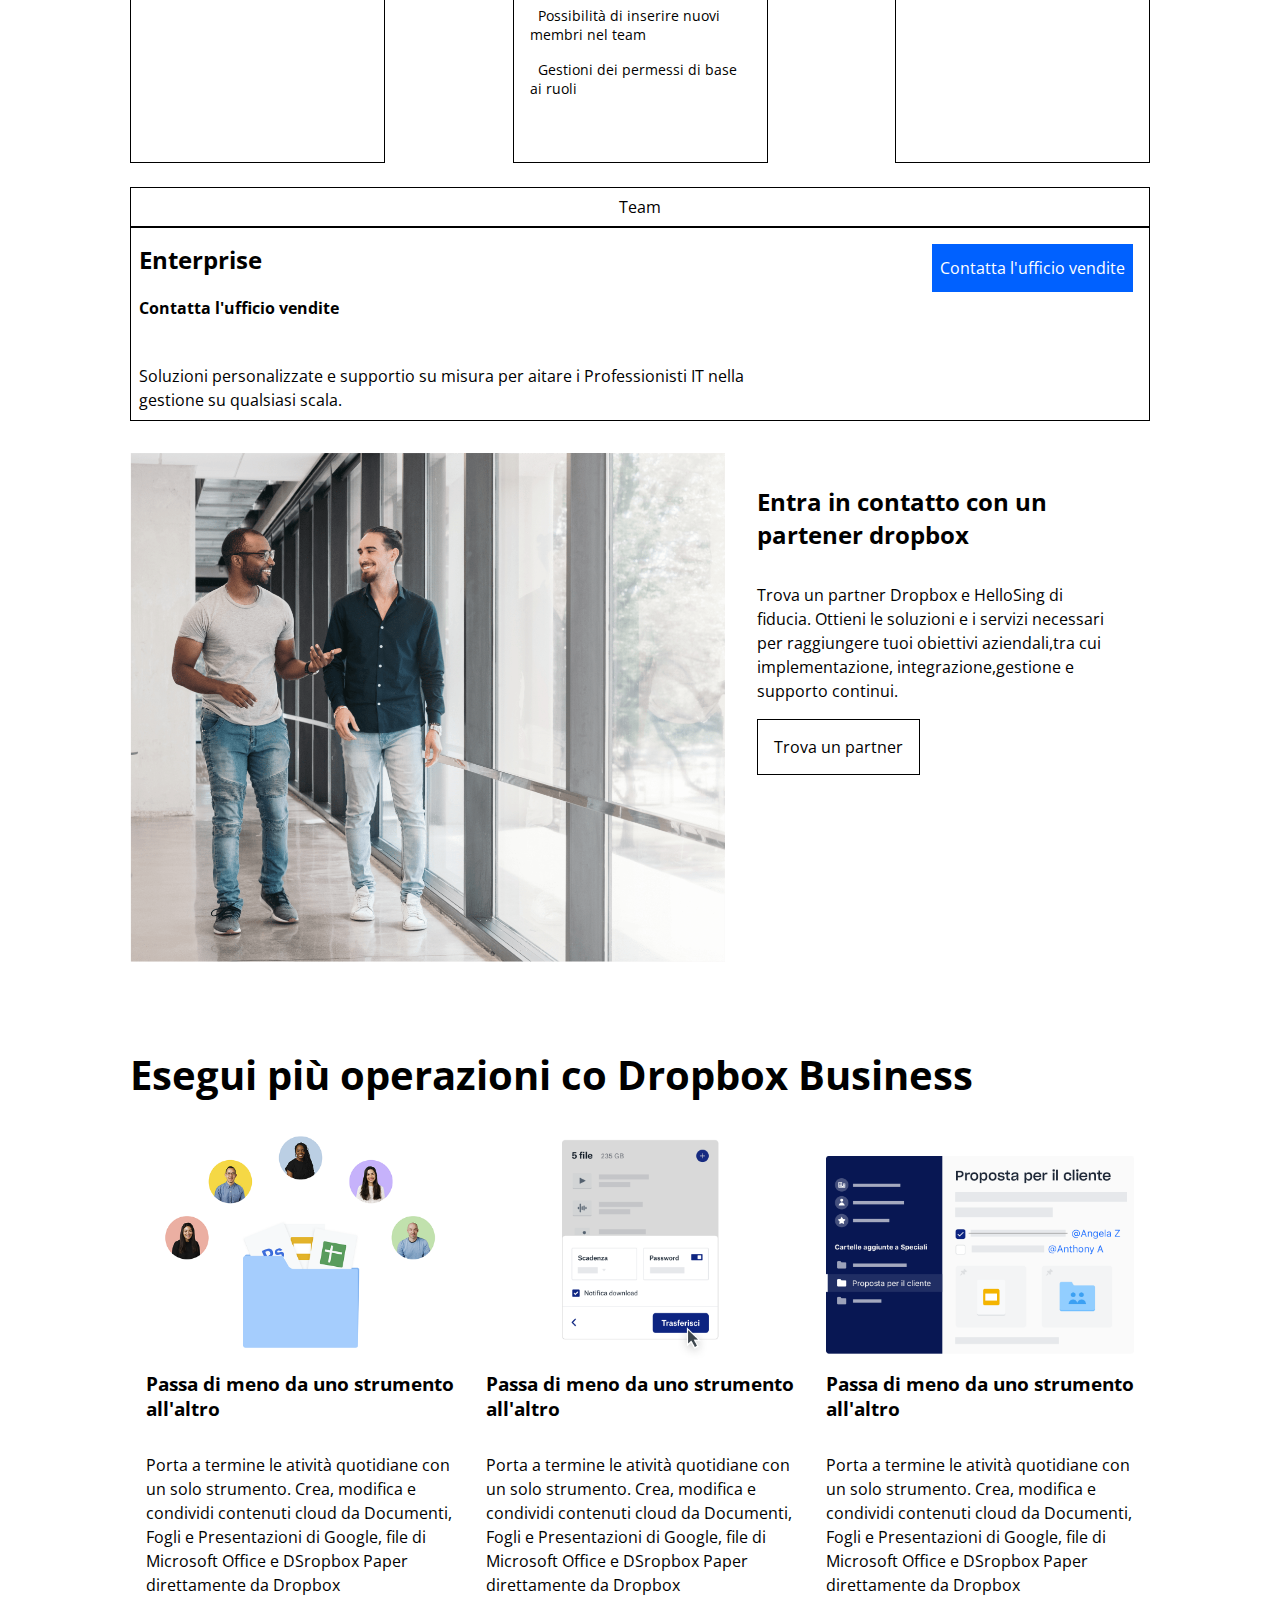
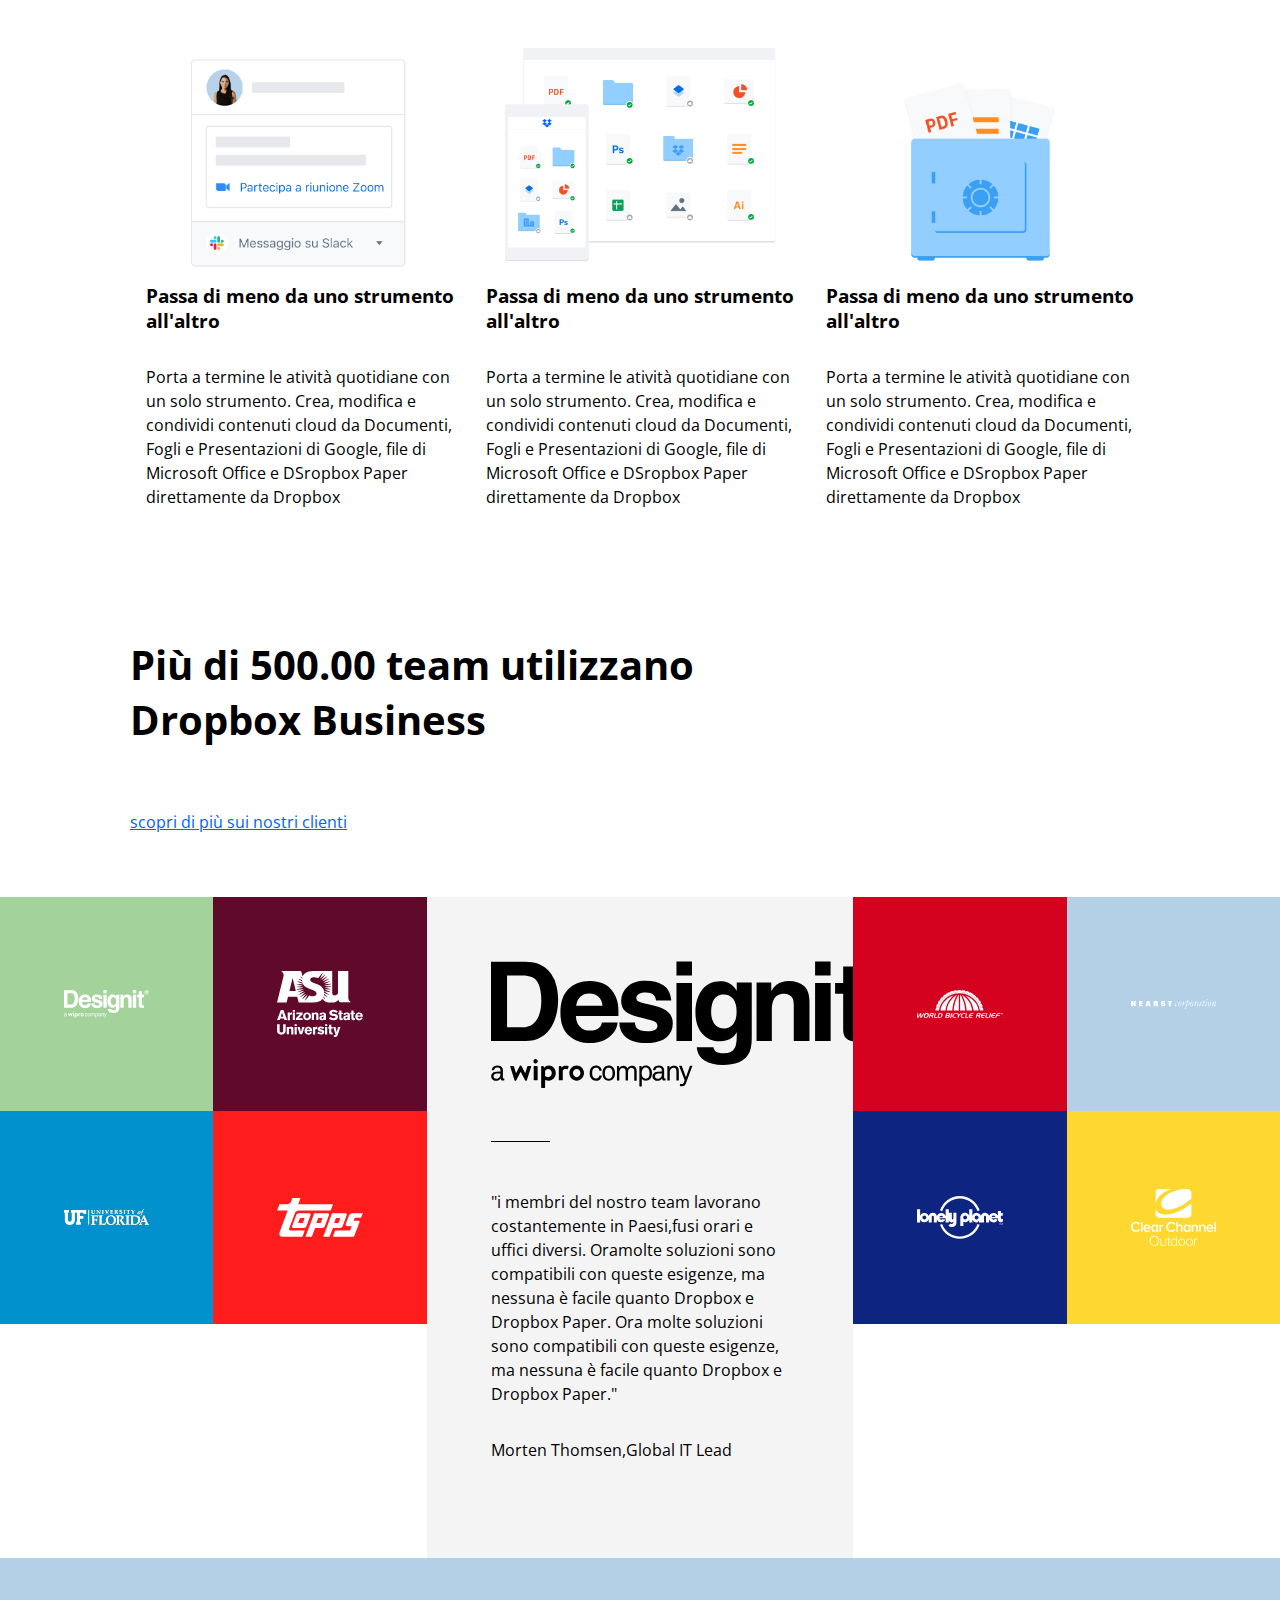
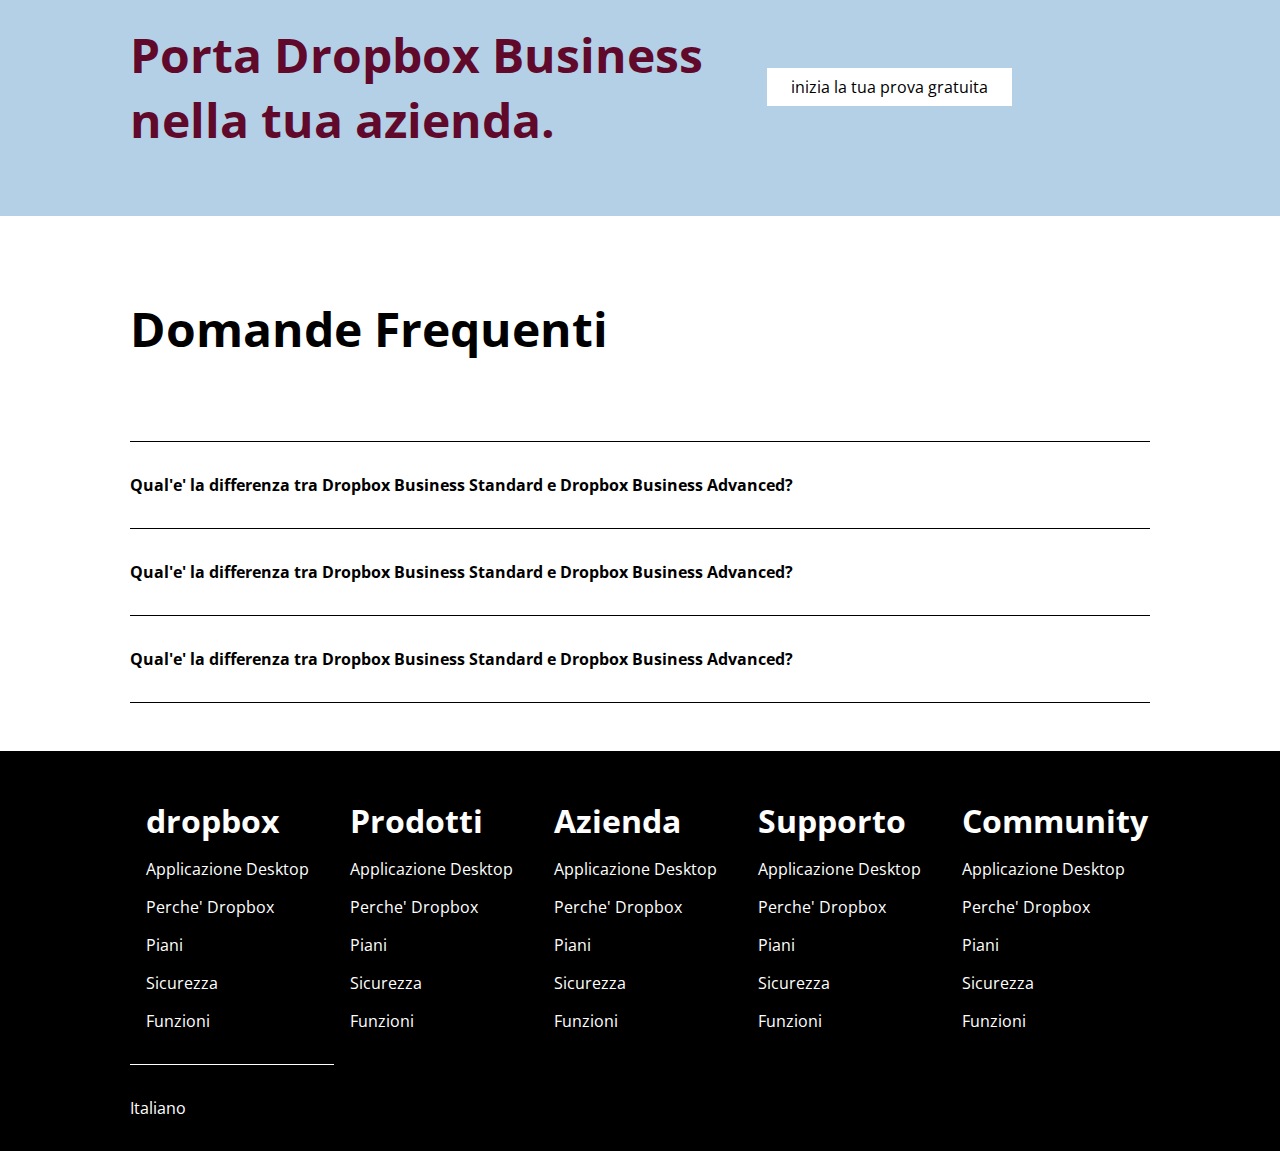
==== commit 6f2935c0: "fix+ login page need footer" ====
--- a/index.html
+++ b/index.html
@@ -208,7 +208,7 @@
         <!-- /plan middle -->
         </section>
         
-        <section class="container_avg support py-4 d-flex">
+        <section class="pt-2 container_avg support py-4 d-flex">
 
             <div class="plan_support_top">
                 <span><i class="fa-solid fa-building"></i> Team</span>
--- a/assets/style/style.css
+++ b/assets/style/style.css
@@ -97,7 +97,7 @@
 .content_plan{
     text-align: left;
     line-height: 2rem;
-    height: 800px;
+    height: 100%;
     padding: 1rem;
 }
 
@@ -162,7 +162,7 @@
 .row-wrap{
     flex-wrap: wrap;
     justify-content: center;
-    min-width: 800px;
+
     
 }
 
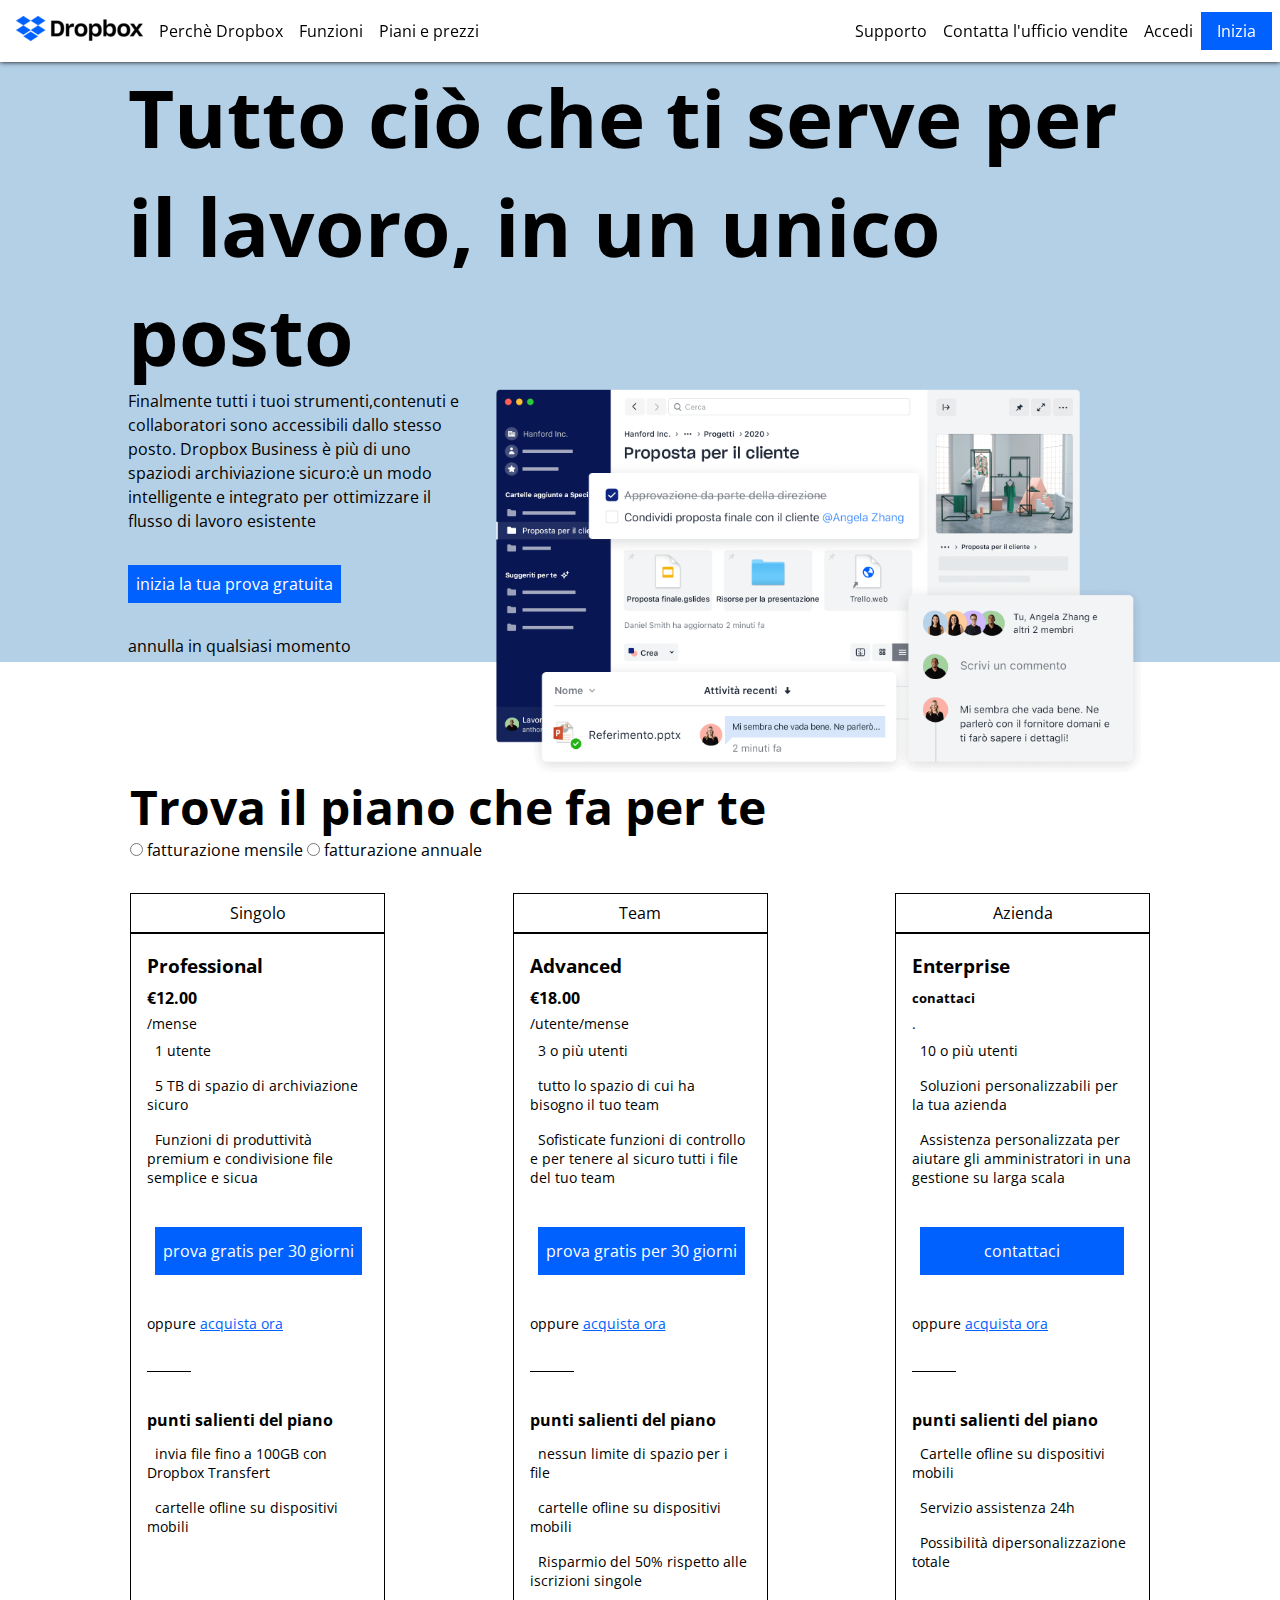
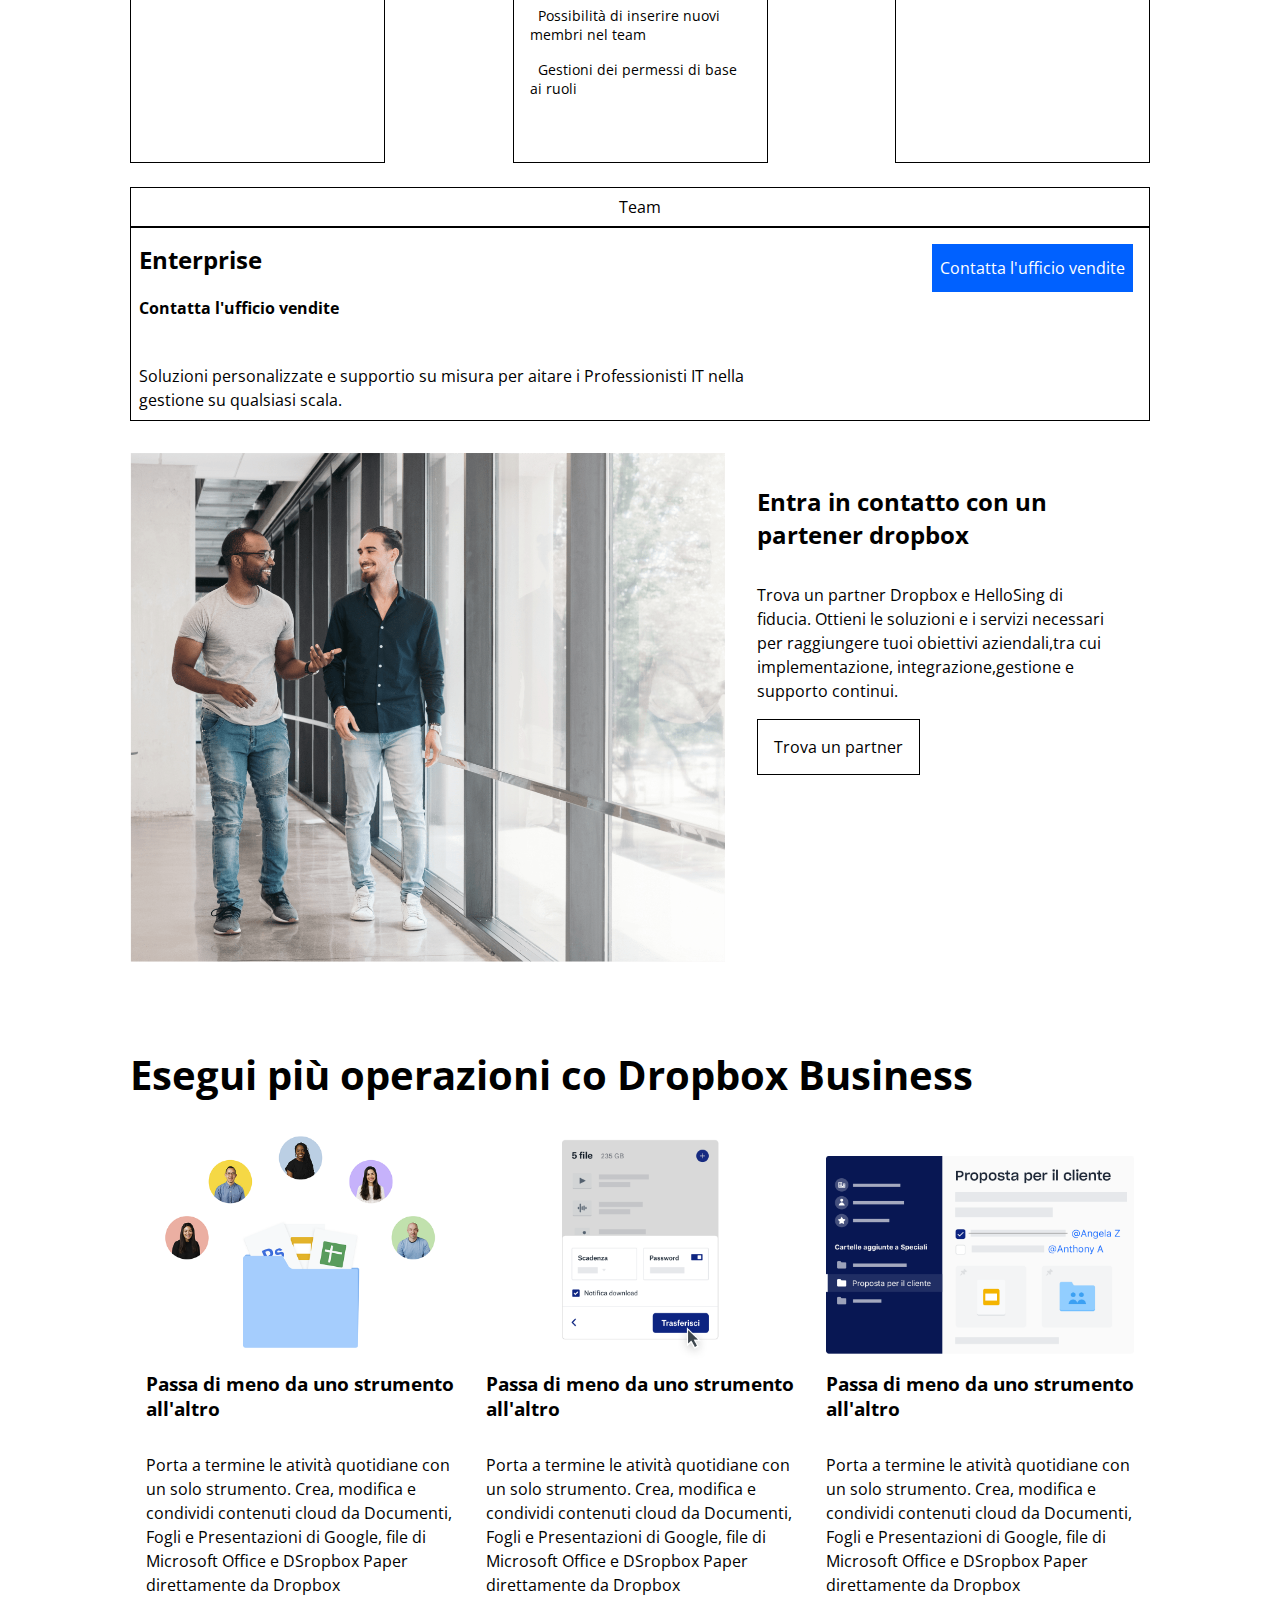
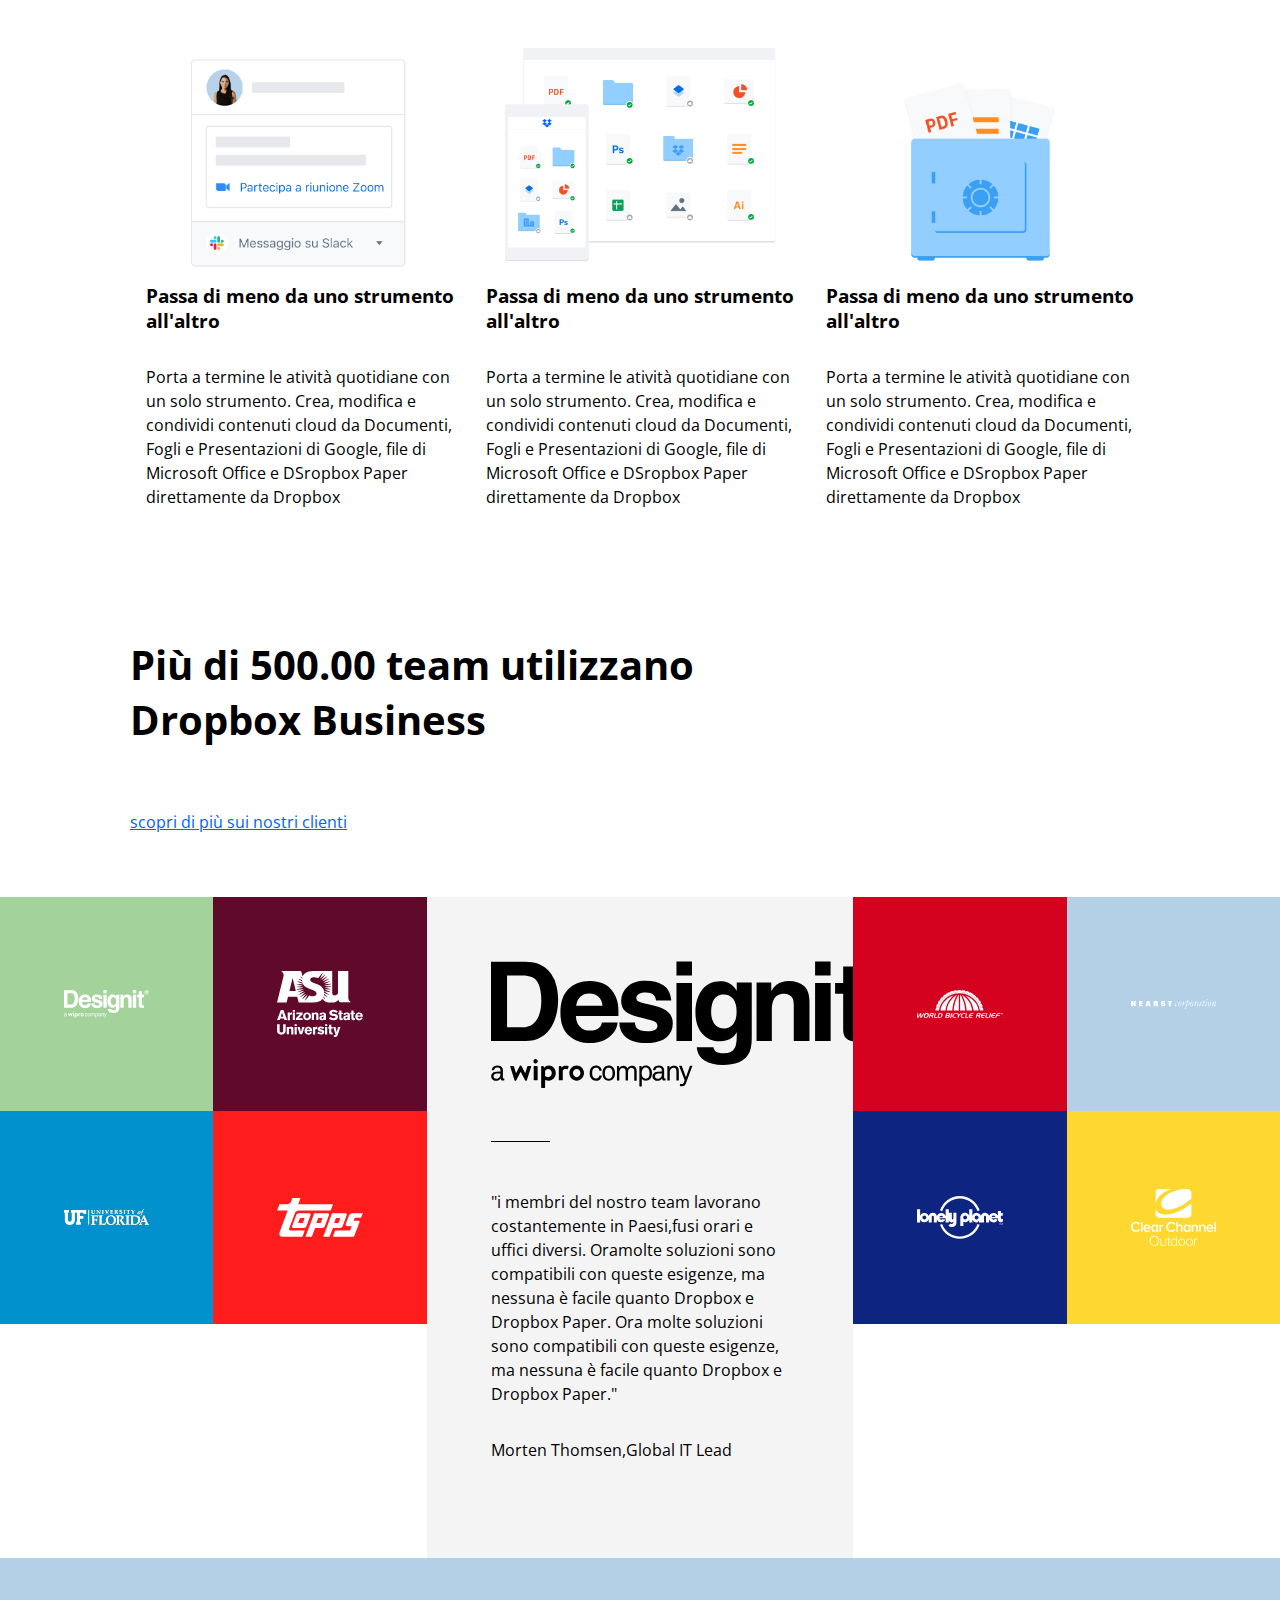
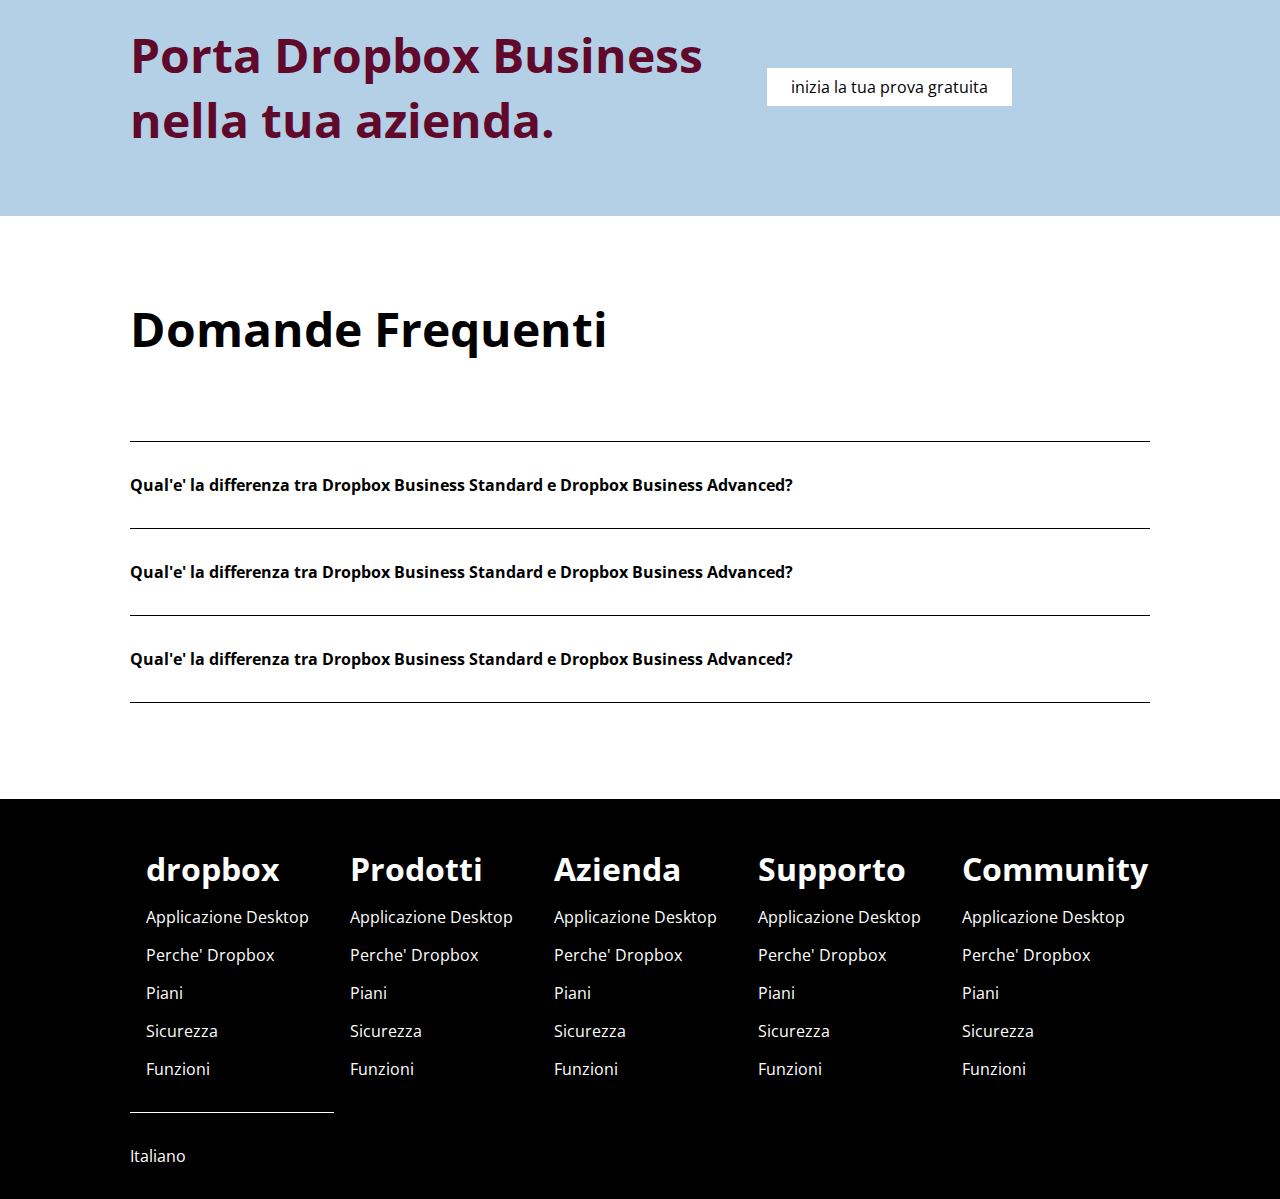
==== commit 9e9ca5b7: "fix btn-support change name root" ====
--- a/index.html
+++ b/index.html
@@ -432,7 +432,7 @@
 
     </main>
 
-    <footer>
+    <footer class="mt-3">
         <div class="container_avg">
             <div class="row d-flex justify-content-between">
                 <div class="col-2">
--- a/assets/style/style.css
+++ b/assets/style/style.css
@@ -9,16 +9,16 @@
 :root {
     --drbx-black: #000000;
     --drbx-white: #FFFFFF;
-    --drbx-bg-and-square6: #b4d0e7;
+    --drbx-bg-and-lonely: #b4d0e7;
     --drbx-accent: #0061ff;
-    --drbx-square1: #A3D39A;
-    --drbx-square2-aternativeFont: #60092B;
-    --drbx-square3-and-hover-btn: #0192CE;
-    --drbx-square4: #FE1C1D;
+    --drbx-designit: #A3D39A;
+    --drbx-arizona-aternativeFont: #60092B;
+    --drbx-university-and-hover-btn: #0192CE;
+    --drbx-topps: #FE1C1D;
     --drbx-big-square: #F5F4F4;
-    --drbx-square5: #D4011F;
-    --drbx-square7: #0D2580;
-    --drbx-square8: #FED831;
+    --drbx-world: #D4011F;
+    --drbx-lonely: #0D2580;
+    --drbx-channel: #FED831;
   
 }
 
@@ -75,7 +75,7 @@
 /* #region main */
 
 #top_main{
-    background-color: var(--drbx-bg-and-square6);
+    background-color: var(--drbx-bg-and-lonely);
     height: 600px;
 }
 
@@ -126,14 +126,16 @@
 .support{
     flex-direction: column;
 }
-.btn_support>a{
+.btn_support{
     background-color: var(--drbx-accent);
-    color: var(--drbx-white);
     padding: 0 0.5rem;
     position: absolute;
     top: 1rem;
     right: 1rem;
 }
+.btn_support>a{
+    color: var(--drbx-white);
+}
 .plan_support_top{
     width: 100%;
     padding: 0.5rem;
@@ -161,9 +163,7 @@
 /* /partnership */
 .row-wrap{
     flex-wrap: wrap;
-    justify-content: center;
-
-    
+    justify-content: center; 
 }
 
 .card{
@@ -178,10 +178,12 @@
     aspect-ratio: 1/1;
 
 }
+
 .huge{
     padding: 4rem;
     background-color: var(--drbx-big-square);
 }
+
 .huge>.separatore{
     margin: 3rem 0rem;
 }
@@ -199,35 +201,35 @@
 
 /* #region partners */
 .partner_desingt{
-    background-color: var(--drbx-square1);
+    background-color: var(--drbx-designit);
 
 }
 .partner_arizona{
-    background-color: var(--drbx-square2-aternativeFont);
+    background-color: var(--drbx-arizona-aternativeFont);
 
 }
 .partner_uni{
-    background-color: var(--drbx-square3-and-hover-btn);
+    background-color: var(--drbx-university-and-hover-btn);
 
 }
 .partner_topps{
-    background-color: var(--drbx-square4);
+    background-color: var(--drbx-topps);
     
 }
 .partner_world{
-    background-color: var(--drbx-square5);
+    background-color: var(--drbx-world);
 
 }
 .partner_hearts{
-    background-color: var(--drbx-bg-and-square6);
+    background-color: var(--drbx-bg-and-lonely);
     
 }
 .partner_lonely{
-    background-color: var(--drbx-square7);
+    background-color: var(--drbx-lonely);
 
 }
 .partner_channel{
-    background-color: var(--drbx-square8);
+    background-color: var(--drbx-channel);
     
 }
 
@@ -236,13 +238,13 @@
 
 /* /Business */
 .container_trial{
-    background-color:var(--drbx-bg-and-square6) ;    
+    background-color:var(--drbx-bg-and-lonely) ;    
 }
 .box{
     padding: 4rem 4rem 4rem 0;
 }
 .box>.col-8>h1{
-    color: var(--drbx-square2-aternativeFont);
+    color: var(--drbx-arizona-aternativeFont);
 }
 .btn-trial{
     background-color: var(--drbx-white);
@@ -429,14 +431,14 @@
     transition: all 1s;
 }
 .btn-hover:hover{
-    background-color: var(--drbx-square3-and-hover-btn) ;
+    background-color: var(--drbx-university-and-hover-btn) ;
 }
 .btn-hover-third, .btn-hover-third a{
     transition: all 0.5s;
 }
 
 .btn-hover-third:hover {
-    background-color: var(--drbx-square2-aternativeFont);
+    background-color: var(--drbx-arizona-aternativeFont);
 }
 .btn-hover-third:hover a {
     color: var(--drbx-white);
